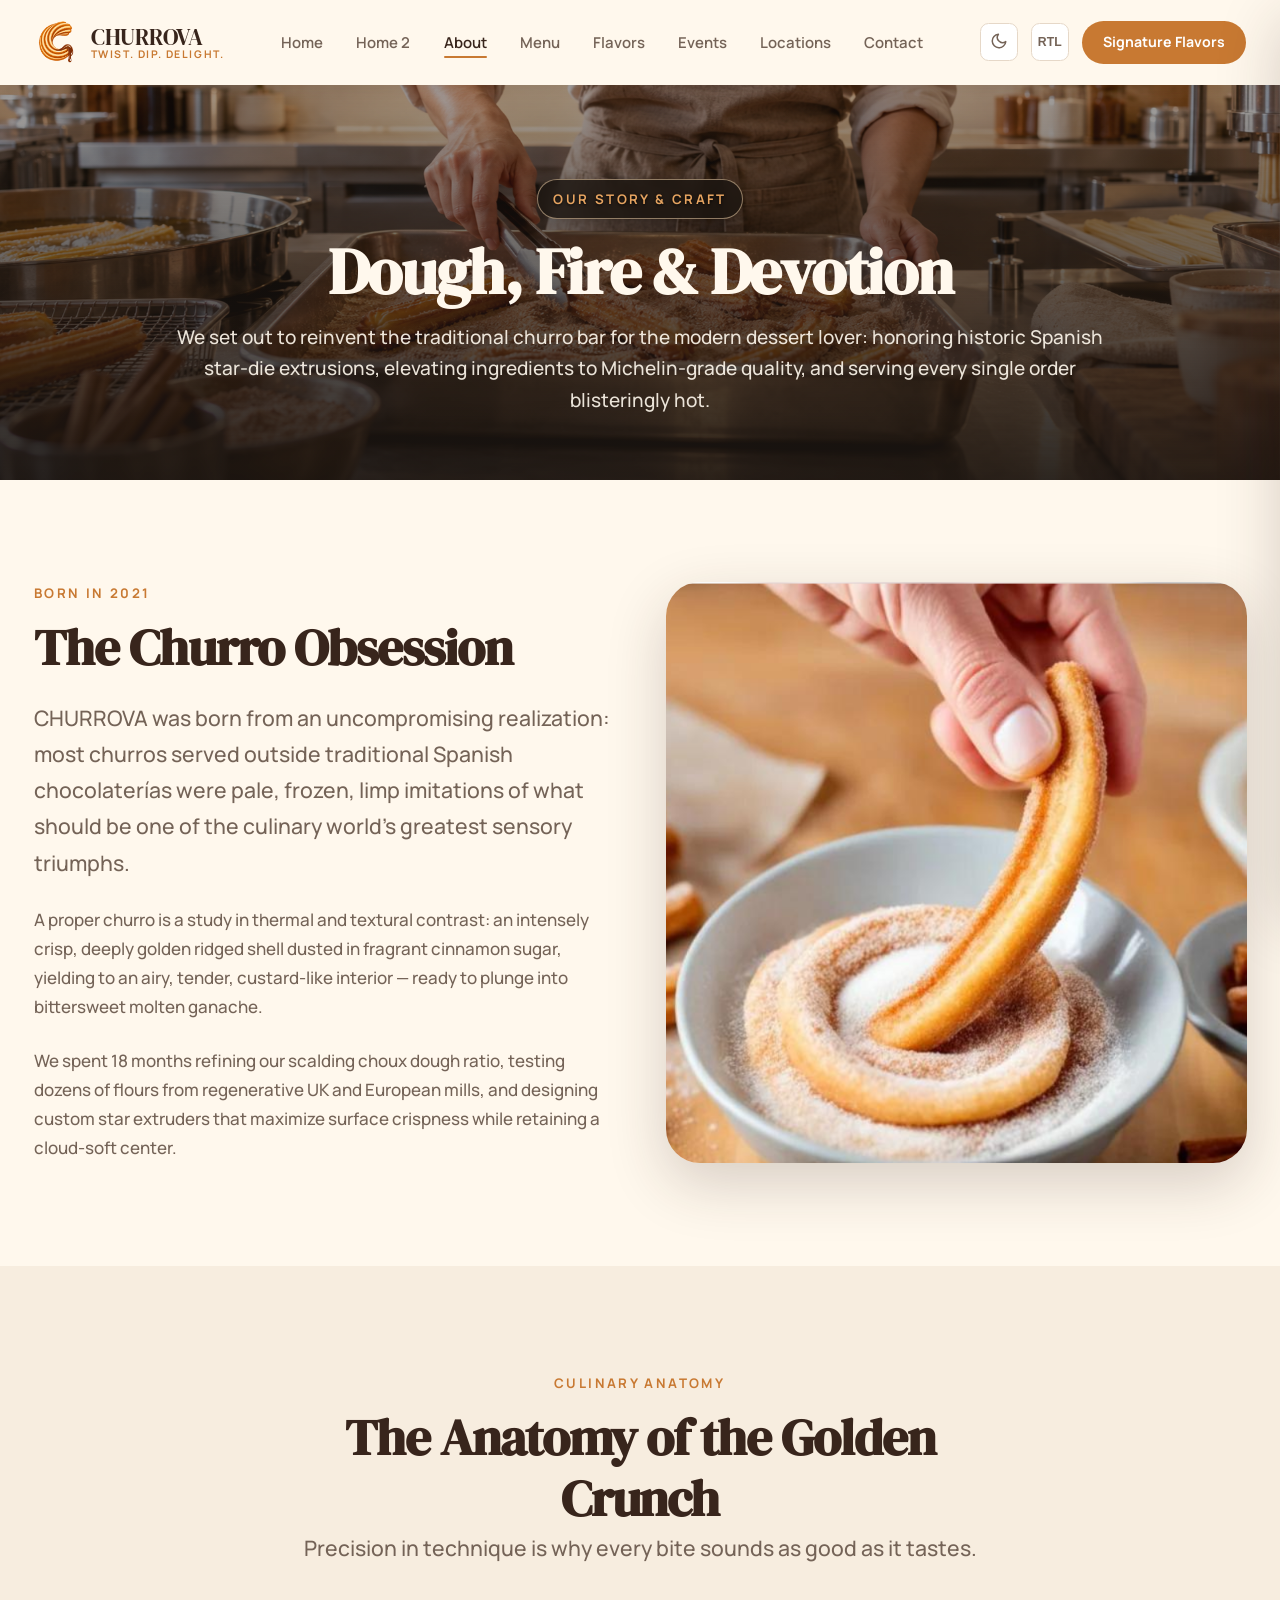
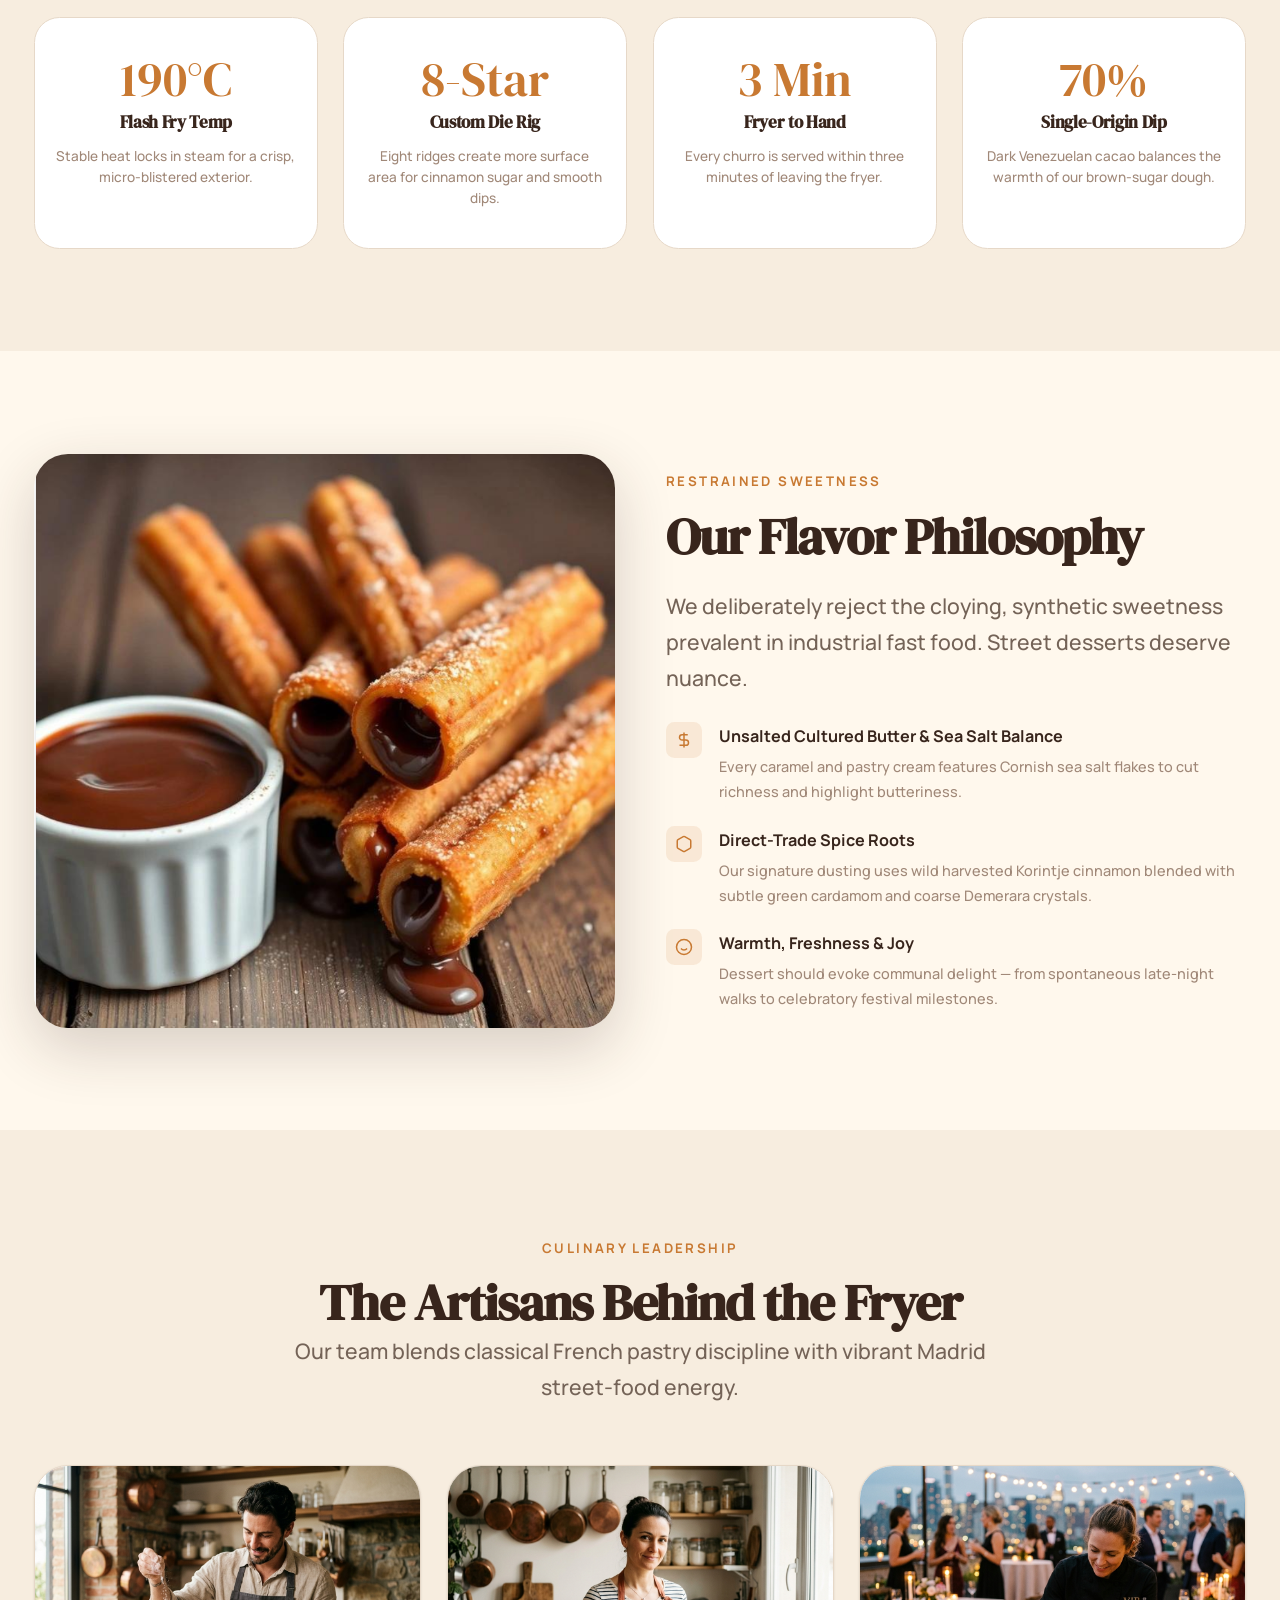
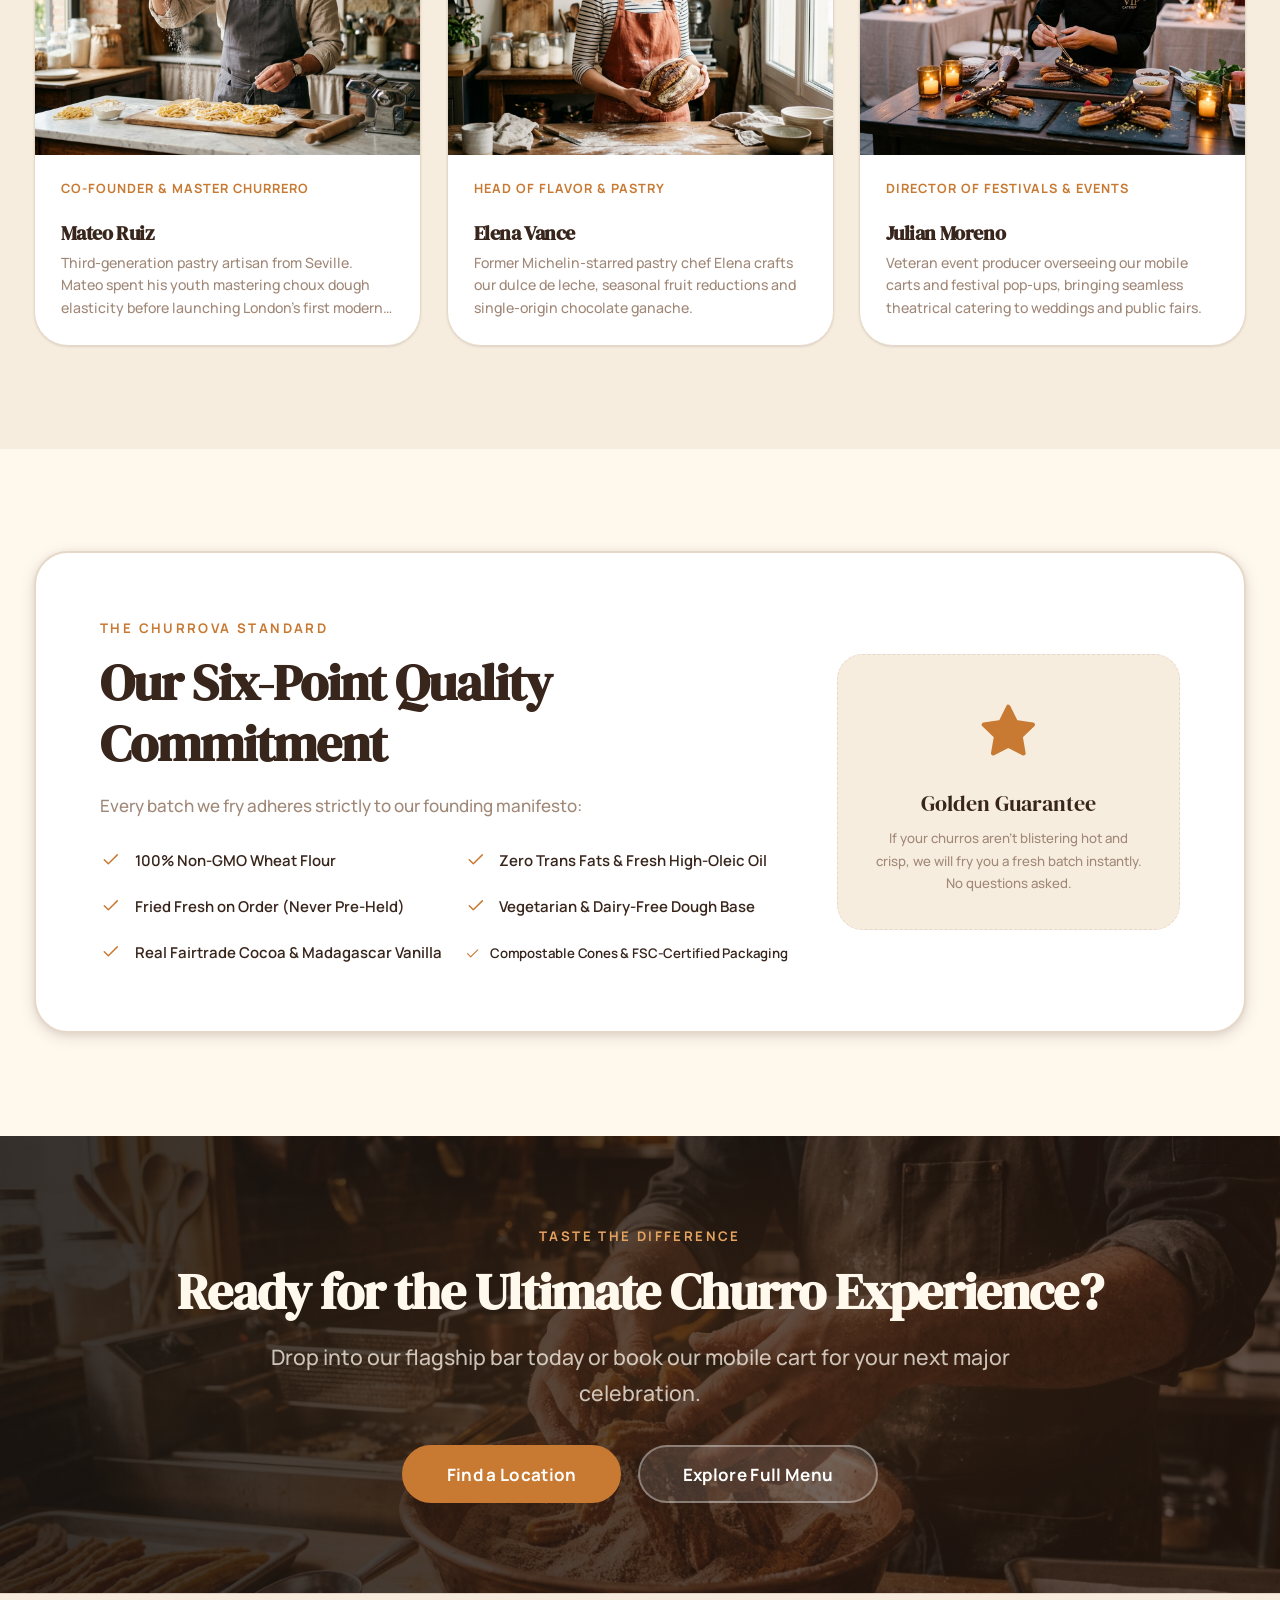
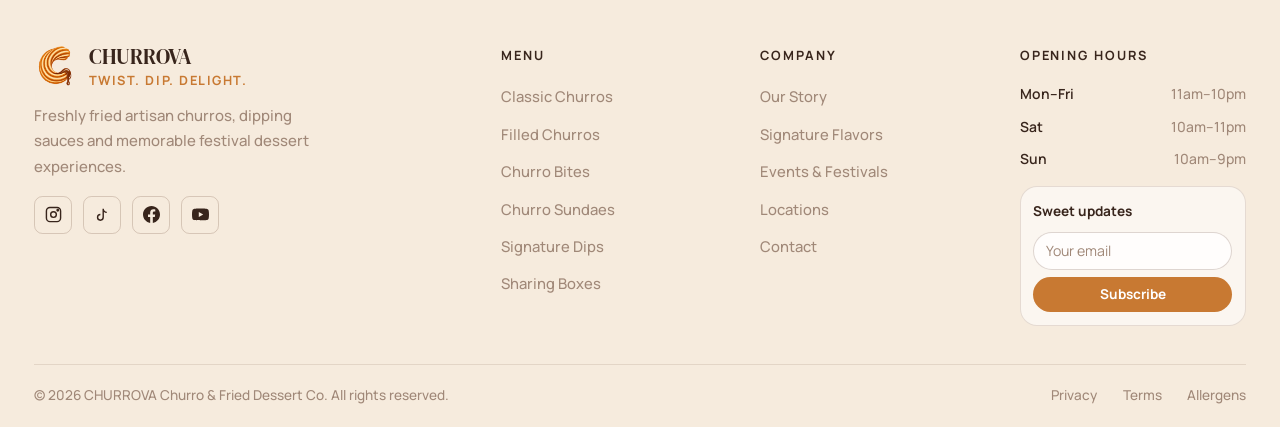
==== about.html @ 0b4f65a8 "initial committed" ====
<!DOCTYPE html>
<html lang="en" data-theme="light" dir="ltr">
<head>
  <meta charset="UTF-8">
  <meta name="viewport" content="width=device-width, initial-scale=1.0">
  <meta name="description" content="About CHURROVA — Our story, artisan churro craftsmanship, flavor philosophy, and obsession with freshly fried golden perfection.">
  <title>Our Story &amp; Craft – CHURROVA Churro &amp; Fried Dessert Co.</title>
  <link rel="icon" type="image/svg+xml" href="data:image/svg+xml,<svg xmlns='http://www.w3.org/2000/svg' viewBox='0 0 100 100'><text y='.9em' font-size='90'>🌀</text></svg>">
  <link rel="preconnect" href="https://fonts.googleapis.com">
  <link rel="preconnect" href="https://fonts.gstatic.com" crossorigin>
  <link rel="stylesheet" href="css/main.css">
  <link rel="stylesheet" href="css/header.css">
  <link rel="stylesheet" href="css/buttons.css">
  <link rel="stylesheet" href="css/editorial.css">
  <link rel="stylesheet" href="css/footer.css">
  <link rel="stylesheet" href="css/desktop.css">
  <link rel="stylesheet" href="css/tablet.css">
  <link rel="stylesheet" href="css/mobile.css">
  <link rel="stylesheet" href="css/rtl.css">
</head>
<body>

<!-- HEADER -->
<header class="site-header" role="banner">
  <div class="container header-inner">
    <a href="index.html" class="site-logo">
      <div class="logo-icon">
        <svg viewBox="0 0 32 32"><path d="M16 4C9.37 4 4 9.37 4 16s5.37 12 12 12 12-5.37 12-12S22.63 4 16 4zm0 2c5.52 0 10 4.48 10 10S21.52 26 16 26 6 21.52 6 16 10.48 6 16 6zm-1 3v2.28A5.01 5.01 0 0 0 11 16a5 5 0 0 0 5 5 5 5 0 0 0 5-5 5.01 5.01 0 0 0-4-4.9V9h-2zm1 4a3 3 0 0 1 3 3 3 3 0 0 1-3 3 3 3 0 0 1-3-3 3 3 0 0 1 3-3z"/></svg>
      </div>
      <div class="logo-text">
        <span class="brand-name">CHURROVA</span>
            <span class="brand-sub">Twist. Dip. Delight.</span>
      </div>
    </a>
    <nav class="main-nav" aria-label="Main navigation">
      <ul class="nav-list">
        <li><a href="index.html">Home</a></li>
        <li><a href="home2.html">Home 2</a></li>
        <li><a href="about.html" class="active">About</a></li>
        <li><a href="menu.html">Menu</a></li>
        <li><a href="flavors.html">Flavors</a></li>
        <li><a href="events.html">Events</a></li>
        <li><a href="locations.html">Locations</a></li>
        <li><a href="contact.html">Contact</a></li>
      </ul>
    </nav>
    <div class="header-actions">
      <button class="icon-btn" data-action="toggle-theme" aria-label="Toggle dark/light mode">
        <span data-theme-icon><svg viewBox="0 0 24 24" fill="none" stroke="currentColor" stroke-width="2" stroke-linecap="round" stroke-linejoin="round"><path d="M21 12.79A9 9 0 1 1 11.21 3 7 7 0 0 0 21 12.79z"/></svg></span>
      </button>
      <button class="icon-btn" data-action="toggle-rtl" aria-label="Toggle RTL">
        <span data-rtl-label style="font-size:0.72rem;font-weight:700;">RTL</span>
      </button>
        <a href="signature-flavors.html" class="btn-header-cta">Signature Flavors</a>
      <button class="mobile-toggle" aria-label="Open menu">
        <span></span><span></span><span></span>
      </button>
    </div>
  </div>
</header>

<div class="drawer-overlay" aria-hidden="true"></div>
<nav class="mobile-drawer" id="mobile-drawer" aria-label="Mobile navigation">
  <div class="drawer-header">
    <span class="brand-name" style="font-family:var(--font-display);font-size:1.2rem;color:var(--text-heading);">CHURROVA</span>
    <button class="drawer-close" aria-label="Close menu">&times;</button>
  </div>
  <div class="drawer-nav">
    <a href="index.html">Home</a>
    <a href="home2.html">Home 2</a>
    <a href="about.html" class="active">About</a>
    <a href="menu.html">Menu</a>
    <a href="flavors.html">Flavors</a>
    <a href="events.html">Events</a>
    <a href="locations.html">Locations</a>
    <a href="contact.html">Contact</a>
  </div>
  <div class="drawer-controls">
    <button class="icon-btn" data-action="toggle-theme" style="flex:1;border-radius:var(--radius-sm);font-size:0.8rem;font-weight:600;"><span data-theme-icon style="display:flex;align-items:center;gap:0.4rem;"><svg width="16" height="16" viewBox="0 0 24 24" fill="none" stroke="currentColor" stroke-width="2"><path d="M21 12.79A9 9 0 1 1 11.21 3 7 7 0 0 0 21 12.79z"/></svg>Dark</span></button>
    <button class="icon-btn" data-action="toggle-rtl" style="flex:1;border-radius:var(--radius-sm);font-size:0.8rem;font-weight:700;"><span data-rtl-label>RTL</span></button>
  </div>
  <div class="drawer-cta">
    <a href="menu.html" class="btn btn-primary" style="width:100%;justify-content:center;">View Menu</a>
  </div>
</nav>

<!-- PAGE HERO -->
<section class="page-hero" aria-label="About page hero">
  <div class="page-hero-bg">
    <img src="assets/images/cta/about.png" alt="Artisan churro preparation at CHURROVA dessert bar" loading="eager">
  </div>
  <div class="page-hero-overlay"></div>
  <div class="container page-hero-content">
    <span class="section-label" style="color:#E6A461;">Our Story &amp; Craft</span>
    <h1 class="page-hero-title">Dough, Fire &amp; Devotion</h1>
    <p class="page-hero-lead">We set out to reinvent the traditional churro bar for the modern dessert lover: honoring historic Spanish star-die extrusions, elevating ingredients to Michelin-grade quality, and serving every single order blisteringly hot.</p>
  </div>
</section>

<!-- SECTION 01: OUR STORY -->
<section class="section-py" aria-labelledby="story-title">
  <div class="container">
    <div class="row align-items-center g-5">
      <div class="col-lg-6 reveal">
        <span class="section-label">Born in 2021</span>
        <h2 id="story-title" style="margin-bottom:1.25rem;">The Churro Obsession</h2>
        <p class="lead" style="margin-bottom:1.5rem;">CHURROVA was born from an uncompromising realization: most churros served outside traditional Spanish chocolaterías were pale, frozen, limp imitations of what should be one of the culinary world's greatest sensory triumphs.</p>
        <p style="margin-bottom:1.5rem;color:var(--text-body);">A proper churro is a study in thermal and textural contrast: an intensely crisp, deeply golden ridged shell dusted in fragrant cinnamon sugar, yielding to an airy, tender, custard-like interior — ready to plunge into bittersweet molten ganache.</p>
        <p style="color:var(--text-body);">We spent 18 months refining our scalding choux dough ratio, testing dozens of flours from regenerative UK and European mills, and designing custom star extruders that maximize surface crispness while retaining a cloud-soft center.</p>
      </div>

      <div class="col-lg-6 reveal delay-1">
        <div style="border-radius:var(--radius-xl);overflow:hidden;box-shadow:var(--shadow-xl);aspect-ratio:4/3;">
          <img src="assets/images/pages/page-sugar-craft.png" alt="CHURROVA artisan tossing freshly fried churros in cinnamon sugar blend" style="width:100%;height:100%;object-fit:cover;" loading="lazy">
        </div>
      </div>
    </div>
  </div>
</section>

<!-- SECTION 02: THE GOLDEN CRUNCH (INFOGRAPHIC STATS) -->
<section class="section-py" style="background:var(--bg2);" aria-labelledby="craft-stats-title">
  <div class="container">
    <div class="text-center" style="max-width:700px;margin:0 auto 3rem;">
      <span class="section-label">Culinary Anatomy</span>
      <h2 id="craft-stats-title" class="reveal">The Anatomy of the Golden Crunch</h2>
      <p class="lead reveal delay-1" style="margin:0 auto;">Precision in technique is why every bite sounds as good as it tastes.</p>
    </div>

    <div class="row g-4 text-center anatomy-grid">
      <div class="col-md-3 col-6">
        <div class="anatomy-card" style="background:var(--card-bg);border:1.5px solid var(--border-color);border-radius:var(--radius-lg);padding:2.25rem 1.25rem;height:100%;">
          <div style="font-family:var(--font-display);font-size:2.8rem;color:var(--accent);line-height:1;margin-bottom:0.5rem;">190°C</div>
          <h3 style="font-size:1rem;color:var(--text-heading);margin-bottom:0.5rem;">Flash Fry Temp</h3>
          <p style="font-size:0.8rem;color:var(--text-muted);margin:0;">Stable heat locks in steam for a crisp, micro-blistered exterior.</p>
        </div>
      </div>

      <div class="col-md-3 col-6">
        <div class="anatomy-card" style="background:var(--card-bg);border:1.5px solid var(--border-color);border-radius:var(--radius-lg);padding:2.25rem 1.25rem;height:100%;">
          <div style="font-family:var(--font-display);font-size:2.8rem;color:var(--accent);line-height:1;margin-bottom:0.5rem;">8-Star</div>
          <h3 style="font-size:1rem;color:var(--text-heading);margin-bottom:0.5rem;">Custom Die Rig</h3>
          <p style="font-size:0.8rem;color:var(--text-muted);margin:0;">Eight ridges create more surface area for cinnamon sugar and smooth dips.</p>
        </div>
      </div>

      <div class="col-md-3 col-6">
        <div class="anatomy-card" style="background:var(--card-bg);border:1.5px solid var(--border-color);border-radius:var(--radius-lg);padding:2.25rem 1.25rem;height:100%;">
          <div style="font-family:var(--font-display);font-size:2.8rem;color:var(--accent);line-height:1;margin-bottom:0.5rem;">3 Min</div>
          <h3 style="font-size:1rem;color:var(--text-heading);margin-bottom:0.5rem;">Fryer to Hand</h3>
          <p style="font-size:0.8rem;color:var(--text-muted);margin:0;">Every churro is served within three minutes of leaving the fryer.</p>
        </div>
      </div>

      <div class="col-md-3 col-6">
        <div class="anatomy-card" style="background:var(--card-bg);border:1.5px solid var(--border-color);border-radius:var(--radius-lg);padding:2.25rem 1.25rem;height:100%;">
          <div style="font-family:var(--font-display);font-size:2.8rem;color:var(--accent);line-height:1;margin-bottom:0.5rem;">70%</div>
          <h3 style="font-size:1rem;color:var(--text-heading);margin-bottom:0.5rem;">Single-Origin Dip</h3>
          <p style="font-size:0.8rem;color:var(--text-muted);margin:0;">Dark Venezuelan cacao balances the warmth of our brown-sugar dough.</p>
        </div>
      </div>
    </div>
  </div>
</section>

<!-- SECTION 03: FLAVOR PHILOSOPHY -->
<section class="section-py" aria-labelledby="philosophy-title">
  <div class="container">
    <div class="row align-items-center g-5">
      <div class="col-lg-6 order-lg-2 reveal">
        <span class="section-label">Restrained Sweetness</span>
        <h2 id="philosophy-title" style="margin-bottom:1.25rem;">Our Flavor Philosophy</h2>
        <p class="lead" style="margin-bottom:1.5rem;">We deliberately reject the cloying, synthetic sweetness prevalent in industrial fast food. Street desserts deserve nuance.</p>
        
        <div style="display:flex;flex-direction:column;gap:1.25rem;">
          <div style="display:flex;gap:1rem;align-items:flex-start;">
            <div style="width:36px;height:36px;background:rgba(200,121,50,.12);border-radius:var(--radius-sm);display:flex;align-items:center;justify-content:center;color:var(--accent);flex-shrink:0;">
              <svg width="18" height="18" viewBox="0 0 24 24" fill="none" stroke="currentColor" stroke-width="2"><path d="M12 2v20M17 5H9.5a3.5 3.5 0 0 0 0 7h5a3.5 3.5 0 0 1 0 7H6"/></svg>
            </div>
            <div>
              <strong style="color:var(--text-heading);font-size:0.95rem;">Unsalted Cultured Butter &amp; Sea Salt Balance</strong>
              <p style="font-size:0.85rem;color:var(--text-muted);margin-top:0.25rem;">Every caramel and pastry cream features Cornish sea salt flakes to cut richness and highlight butteriness.</p>
            </div>
          </div>

          <div style="display:flex;gap:1rem;align-items:flex-start;">
            <div style="width:36px;height:36px;background:rgba(200,121,50,.12);border-radius:var(--radius-sm);display:flex;align-items:center;justify-content:center;color:var(--accent);flex-shrink:0;">
              <svg width="18" height="18" viewBox="0 0 24 24" fill="none" stroke="currentColor" stroke-width="2"><path d="M21 16V8a2 2 0 0 0-1-1.73l-7-4a2 2 0 0 0-2 0l-7 4A2 2 0 0 0 3 8v8a2 2 0 0 0 1 1.73l7 4a2 2 0 0 0 2 0l7-4A2 2 0 0 0 21 16z"/></svg>
            </div>
            <div>
              <strong style="color:var(--text-heading);font-size:0.95rem;">Direct-Trade Spice Roots</strong>
              <p style="font-size:0.85rem;color:var(--text-muted);margin-top:0.25rem;">Our signature dusting uses wild harvested Korintje cinnamon blended with subtle green cardamom and coarse Demerara crystals.</p>
            </div>
          </div>

          <div style="display:flex;gap:1rem;align-items:flex-start;">
            <div style="width:36px;height:36px;background:rgba(200,121,50,.12);border-radius:var(--radius-sm);display:flex;align-items:center;justify-content:center;color:var(--accent);flex-shrink:0;">
              <svg width="18" height="18" viewBox="0 0 24 24" fill="none" stroke="currentColor" stroke-width="2"><circle cx="12" cy="12" r="10"/><path d="M8 14s1.5 2 4 2 4-2 4-2"/></svg>
            </div>
            <div>
              <strong style="color:var(--text-heading);font-size:0.95rem;">Warmth, Freshness &amp; Joy</strong>
              <p style="font-size:0.85rem;color:var(--text-muted);margin-top:0.25rem;">Dessert should evoke communal delight — from spontaneous late-night walks to celebratory festival milestones.</p>
            </div>
          </div>
        </div>
      </div>

      <div class="col-lg-6 order-lg-1 reveal delay-1">
        <div style="border-radius:var(--radius-xl);overflow:hidden;box-shadow:var(--shadow-xl);aspect-ratio:4/3;">
          <img src="assets/images/pages/page-chocolate-filled.png" alt="CHURROVA chocolate filled churros oozing rich molten ganache" style="width:100%;height:100%;object-fit:cover;" loading="lazy">
        </div>
      </div>
    </div>
  </div>
</section>

<!-- SECTION 04: MEET THE ARTISANS -->
<section class="section-py" style="background:var(--bg2);" aria-labelledby="team-title">
  <div class="container">
    <div class="text-center" style="max-width:700px;margin:0 auto 3.5rem;">
      <span class="section-label">Culinary Leadership</span>
      <h2 id="team-title" class="reveal">The Artisans Behind the Fryer</h2>
      <p class="lead reveal delay-1" style="margin:0 auto;">Our team blends classical French pastry discipline with vibrant Madrid street-food energy.</p>
    </div>

    <div class="row g-4 team-grid">
      <div class="col-md-4">
        <div style="background:var(--card-bg);border:1px solid var(--border-color);border-radius:var(--radius-xl);overflow:hidden;height:100%;transition:transform var(--transition);box-shadow:var(--shadow-sm);" onmouseover="this.style.transform='translateY(-6px)'" onmouseout="this.style.transform='translateY(0)'">
          <div style="aspect-ratio:4/3;background:linear-gradient(135deg, #C87932, #9E5724);position:relative;overflow:hidden;">
            <img src="assets/images/pages/chef-marco.jpg" alt="Mateo Ruiz - Co-Founder &amp; Master Churrero" style="width:100%;height:100%;object-fit:cover;">
          </div>
          <div style="padding:1.5rem;">
            <span style="font-size:0.75rem;font-weight:700;color:var(--accent);text-transform:uppercase;letter-spacing:0.08em;">Co-Founder &amp; Master Churrero</span>
            <h3 style="font-size:1.2rem;margin:0.25rem 0 0.5rem;color:var(--text-heading);">Mateo Ruiz</h3>
            <p class="team-description" style="font-size:0.83rem;color:var(--text-muted);line-height:1.6;margin:0;">Third-generation pastry artisan from Seville. Mateo spent his youth mastering choux dough elasticity before launching London's first modern churro bar.</p>
          </div>
        </div>
      </div>

      <div class="col-md-4">
        <div style="background:var(--card-bg);border:1px solid var(--border-color);border-radius:var(--radius-xl);overflow:hidden;height:100%;transition:transform var(--transition);box-shadow:var(--shadow-sm);" onmouseover="this.style.transform='translateY(-6px)'" onmouseout="this.style.transform='translateY(0)'">
          <div style="aspect-ratio:4/3;background:linear-gradient(135deg, #38251C, #C87932);position:relative;overflow:hidden;">
            <img src="assets/images/pages/chef-camille.jpg" alt="Elena Vance - Head of Flavor &amp; Pastry" style="width:100%;height:100%;object-fit:cover;">
          </div>
          <div style="padding:1.5rem;">
            <span style="font-size:0.75rem;font-weight:700;color:var(--accent);text-transform:uppercase;letter-spacing:0.08em;">Head of Flavor &amp; Pastry</span>
            <h3 style="font-size:1.2rem;margin:0.25rem 0 0.5rem;color:var(--text-heading);">Elena Vance</h3>
            <p class="team-description" style="font-size:0.83rem;color:var(--text-muted);line-height:1.6;margin:0;">Former Michelin-starred pastry chef Elena crafts our dulce de leche, seasonal fruit reductions and single-origin chocolate ganache.</p>
          </div>
        </div>
      </div>

      <div class="col-md-4">
        <div style="background:var(--card-bg);border:1px solid var(--border-color);border-radius:var(--radius-xl);overflow:hidden;height:100%;transition:transform var(--transition);box-shadow:var(--shadow-sm);" onmouseover="this.style.transform='translateY(-6px)'" onmouseout="this.style.transform='translateY(0)'">
          <div style="aspect-ratio:4/3;background:linear-gradient(135deg, #9E5724, #38251C);position:relative;overflow:hidden;">
            <img src="assets/images/events/private-vip.jpg" alt="Julian Moreno - Director of Experiences" style="width:100%;height:100%;object-fit:cover;">
          </div>
          <div style="padding:1.5rem;">
            <span style="font-size:0.75rem;font-weight:700;color:var(--accent);text-transform:uppercase;letter-spacing:0.08em;">Director of Festivals &amp; Events</span>
            <h3 style="font-size:1.2rem;margin:0.25rem 0 0.5rem;color:var(--text-heading);">Julian Moreno</h3>
            <p class="team-description" style="font-size:0.83rem;color:var(--text-muted);line-height:1.6;margin:0;">Veteran event producer overseeing our mobile carts and festival pop-ups, bringing seamless theatrical catering to weddings and public fairs.</p>
          </div>
        </div>
      </div>
    </div>
  </div>
</section>

<!-- SECTION 05: OUR QUALITY PROMISE -->
<section class="section-py" aria-labelledby="promise-title">
  <div class="container">
    <div style="background:var(--card-bg);border:2px solid var(--border-color);border-radius:var(--radius-xl);padding:clamp(2rem, 5vw, 4rem);box-shadow:var(--shadow-md);">
      <div class="row align-items-center g-4">
        <div class="col-lg-8">
          <span class="section-label">The CHURROVA Standard</span>
          <h2 id="promise-title" style="margin-bottom:1rem;">Our Six-Point Quality Commitment</h2>
          <p style="color:var(--text-muted);margin-bottom:1.5rem;">Every batch we fry adheres strictly to our founding manifesto:</p>
          <div class="row g-3 quality-grid">
            <div class="col-sm-6">
              <div style="display:flex;gap:0.75rem;align-items:center;">
                <span style="color:#27AE60;font-weight:bold;">✓</span>
                <span style="font-size:0.88rem;color:var(--text-heading);font-weight:600;">100% Non-GMO Wheat Flour</span>
              </div>
            </div>
            <div class="col-sm-6">
              <div style="display:flex;gap:0.75rem;align-items:center;">
                <span style="color:#27AE60;font-weight:bold;">✓</span>
                <span style="font-size:0.88rem;color:var(--text-heading);font-weight:600;">Zero Trans Fats &amp; Fresh High-Oleic Oil</span>
              </div>
            </div>
            <div class="col-sm-6">
              <div style="display:flex;gap:0.75rem;align-items:center;">
                <span style="color:#27AE60;font-weight:bold;">✓</span>
                <span style="font-size:0.88rem;color:var(--text-heading);font-weight:600;">Fried Fresh on Order (Never Pre-Held)</span>
              </div>
            </div>
            <div class="col-sm-6">
              <div style="display:flex;gap:0.75rem;align-items:center;">
                <span style="color:#27AE60;font-weight:bold;">✓</span>
                <span style="font-size:0.88rem;color:var(--text-heading);font-weight:600;">Vegetarian &amp; Dairy-Free Dough Base</span>
              </div>
            </div>
            <div class="col-sm-6">
              <div style="display:flex;gap:0.75rem;align-items:center;">
                <span style="color:#27AE60;font-weight:bold;">✓</span>
                <span style="font-size:0.88rem;color:var(--text-heading);font-weight:600;">Real Fairtrade Cocoa &amp; Madagascar Vanilla</span>
              </div>
            </div>
            <div class="col-sm-6">
              <div class="quality-item quality-item-long" style="display:flex;gap:0.75rem;align-items:center;">
                <span style="color:#27AE60;font-weight:bold;">✓</span>
                <span style="font-size:0.88rem;color:var(--text-heading);font-weight:600;">Compostable Cones &amp; FSC-Certified Packaging</span>
              </div>
            </div>
          </div>
        </div>
        <div class="col-lg-4 text-center">
          <div style="display:inline-flex;flex-direction:column;align-items:center;background:var(--bg2);border:1px dashed var(--border-color);border-radius:var(--radius-lg);padding:2rem;">
            <div style="font-size:3rem;margin-bottom:0.5rem;">🌟</div>
            <div style="font-family:var(--font-display);font-size:1.3rem;color:var(--text-heading);">Golden Guarantee</div>
            <p style="font-size:0.78rem;color:var(--text-muted);margin-top:0.3rem;">If your churros aren't blistering hot and crisp, we will fry you a fresh batch instantly. No questions asked.</p>
          </div>
        </div>
      </div>
    </div>
  </div>
</section>

<!-- SECTION 06: FINAL CTA -->
<section class="cta-gradient" style="--cta-image:url('../assets/images/hero/hero-about.jpg');" aria-labelledby="about-cta-title">
  <div class="container text-center">
    <span class="section-label" style="color:#E6A461;">Taste the Difference</span>
    <h2 id="about-cta-title" class="reveal" style="color:var(--cream);margin-bottom:1rem;">Ready for the Ultimate Churro Experience?</h2>
    <p class="lead reveal delay-1" style="margin:0 auto 2rem;color:rgba(255,248,237,.75);">Drop into our flagship bar today or book our mobile cart for your next major celebration.</p>
    <div class="btn-group reveal delay-2" style="justify-content:center;">
      <a href="locations.html" class="btn btn-primary btn-lg">Find a Location</a>
      <a href="menu.html" class="btn btn-ghost btn-lg">Explore Full Menu</a>
    </div>
  </div>
</section>

<!-- FOOTER -->
<footer class="site-footer" role="contentinfo">
  <div class="container">
    <div class="footer-grid">
      <div class="footer-brand">
        <a href="index.html" class="footer-logo">
          <div class="footer-logo-icon">
            <svg viewBox="0 0 32 32"><path d="M16 4C9.37 4 4 9.37 4 16s5.37 12 12 12 12-5.37 12-12S22.63 4 16 4zm0 2c5.52 0 10 4.48 10 10S21.52 26 16 26 6 21.52 6 16 10.48 6 16 6zm-1 3v2.28A5.01 5.01 0 0 0 11 16a5 5 0 0 0 5 5 5 5 0 0 0 5-5 5.01 5.01 0 0 0-4-4.9V9h-2zm1 4a3 3 0 0 1 3 3 3 3 0 0 1-3 3 3 3 0 0 1-3-3 3 3 0 0 1 3-3z"/></svg>
          </div>
          <div>
            <div class="footer-brand-name">CHURROVA</div>
            <span class="footer-tagline">Twist. Dip. Delight.</span>
          </div>
        </a>
        <p>Freshly fried artisan churros, dipping sauces and memorable festival dessert experiences.</p>
        <div class="footer-social">
          <a href="#" class="social-btn" aria-label="Instagram"><svg viewBox="0 0 24 24" fill="none" stroke="currentColor" stroke-width="2" stroke-linecap="round" stroke-linejoin="round"><rect x="2" y="2" width="20" height="20" rx="5" ry="5"/><path d="M16 11.37A4 4 0 1 1 12.63 8 4 4 0 0 1 16 11.37z"/><line x1="17.5" y1="6.5" x2="17.51" y2="6.5"/></svg></a>
          <a href="#" class="social-btn" aria-label="TikTok"><svg viewBox="0 0 24 24" fill="none" stroke="currentColor" stroke-width="2" stroke-linecap="round" stroke-linejoin="round"><path d="M9 12a4 4 0 1 0 4 4V4a5 5 0 0 0 5 5"/></svg></a>
        </div>
        <div class="newsletter-wrap">
          <div class="newsletter-title">Sweet updates in your inbox</div>
          <div class="newsletter-sub">New flavors, seasonal specials and events.</div>
          <form class="newsletter-form" novalidate><input type="email" placeholder="Your email" aria-label="Email"><button type="submit">Subscribe</button></form>
        </div>
      </div>
      <div>
        <div class="footer-col-title">Menu</div>
        <ul class="footer-links">
          <li><a href="menu.html">Classic Churros</a></li>
          <li><a href="menu.html">Filled Churros</a></li>
          <li><a href="menu.html">Churro Bites</a></li>
          <li><a href="menu.html">Churro Sundaes</a></li>
          <li><a href="menu.html">Signature Dips</a></li>
          <li><a href="menu.html">Sharing Boxes</a></li>
        </ul>
      </div>
      <div>
        <div class="footer-col-title">Company</div>
        <ul class="footer-links">
          <li><a href="about.html">Our Story</a></li>
          <li><a href="flavors.html">Signature Flavors</a></li>
          <li><a href="events.html">Events &amp; Festivals</a></li>
          <li><a href="locations.html">Locations</a></li>
          <li><a href="contact.html">Contact</a></li>
        </ul>
      </div>
      <div>
        <div class="footer-col-title">Opening Hours</div>
        <div class="hours-list">
          <div class="hours-item"><span class="day">Mon–Fri</span><span>11am–10pm</span></div>
          <div class="hours-item"><span class="day">Sat</span><span>10am–11pm</span></div>
          <div class="hours-item"><span class="day">Sun</span><span>10am–9pm</span></div>
        </div>
      </div>
    </div>
    <div class="footer-bottom">
      <p class="footer-copyright">&copy; 2026 CHURROVA Churro &amp; Fried Dessert Co. All rights reserved.</p>
      <nav class="footer-legal"><a href="#">Privacy</a><a href="#">Terms</a><a href="#">Allergens</a></nav>
    </div>
  </div>
</footer>

<script src="js/main.js"></script>
</body>
</html>
---- css/main.css ----
/* ============================================================
   CHURROVA — Main CSS Design System
   Twist. Dip. Delight.
   ============================================================ */

@import url('https://fonts.googleapis.com/css2?family=DM+Serif+Display:ital@0;1&family=Manrope:wght@300;400;500;600;700;800&display=swap');

/* ── Design Tokens ────────────────────────────────────────── */
:root {
  --caramel:      #C87932;
  --caramel-dark: #9E5724;
  --cream:        #FFF8ED;
  --cocoa:        #38251C;
  --sand:         #F0E0CC;
  --white:        #FFFFFF;
  --body-text:    #746357;
  --border:       #E6D8C8;
  --surface:      #F7EDDF;

  --dk-bg:        #1B1511;
  --dk-bg2:       #261D17;
  --dk-card:      #30241D;
  --dk-border:    #4A382B;
  --dk-heading:   #FFF8ED;
  --dk-body:      #D6C6B7;
  --dk-accent:    #E6A461;

  --bg:           var(--cream);
  --bg2:          var(--surface);
  --card-bg:      var(--white);
  --text-heading: var(--cocoa);
  --text-body:    var(--body-text);
  --text-muted:   #A08878;
  --border-color: var(--border);
  --accent:       var(--caramel);
  --accent-hover: var(--caramel-dark);

  --font-display: 'DM Serif Display', Georgia, serif;
  --font-body:    'Manrope', system-ui, sans-serif;

  --section-py:   clamp(4rem, 8vw, 7rem);
  --container-px: clamp(1.25rem, 5vw, 2rem);

  --transition:      0.28s cubic-bezier(0.4, 0, 0.2, 1);
  --transition-fast: 0.18s ease;

  --shadow-sm:  0 1px 3px rgba(56,37,28,.08), 0 1px 2px rgba(56,37,28,.06);
  --shadow-md:  0 4px 16px rgba(56,37,28,.12), 0 2px 6px rgba(56,37,28,.08);
  --shadow-lg:  0 8px 32px rgba(56,37,28,.16), 0 4px 12px rgba(56,37,28,.1);
  --shadow-xl:  0 20px 60px rgba(56,37,28,.2);

  --radius-sm:   0.5rem;
  --radius-md:   1rem;
  --radius-lg:   1.5rem;
  --radius-xl:   2rem;
  --radius-pill: 999px;
}

[data-theme="dark"] {
  --bg:           var(--dk-bg);
  --bg2:          var(--dk-bg2);
  --card-bg:      var(--dk-card);
  --text-heading: var(--dk-heading);
  --text-body:    var(--dk-body);
  --text-muted:   #9A8070;
  --border-color: var(--dk-border);
  --accent:       var(--dk-accent);
  --accent-hover: #C87932;
  --shadow-sm:  0 1px 3px rgba(0,0,0,.3);
  --shadow-md:  0 4px 16px rgba(0,0,0,.4);
  --shadow-lg:  0 8px 32px rgba(0,0,0,.5);
}

*,*::before,*::after { box-sizing: border-box; margin: 0; padding: 0; }

html {
  scroll-behavior: smooth;
  -webkit-text-size-adjust: 100%;
  overflow-x: hidden;
  font-size: 106.25%;
}

@media (prefers-reduced-motion: reduce) {
  html { scroll-behavior: auto; }
  *,*::before,*::after { animation-duration: 0.01ms !important; transition-duration: 0.01ms !important; }
}

body {
  font-family: var(--font-body);
  font-size: 1rem;
  font-weight: 500;
  line-height: 1.7;
  color: var(--text-body);
  background-color: var(--bg);
  transition: background-color var(--transition), color var(--transition);
  overflow-x: hidden;
}

img { max-width: 100%; height: auto; display: block; }
a { color: inherit; text-decoration: none; }
ul { list-style: none; }

h1,h2,h3,h4,h5,h6 {
  font-family: var(--font-display);
  color: var(--text-heading);
  line-height: 1.2;
  letter-spacing: -0.02em;
}
h1 { font-size: clamp(2.4rem, 6vw, 5rem); }
h2 { font-size: clamp(1.8rem, 4vw, 3.2rem); }
h3 { font-size: clamp(1.35rem, 3vw, 2rem); }
h4 { font-size: clamp(1.1rem, 2vw, 1.35rem); }

p { max-width: 65ch; color: var(--text-body); font-weight: 500; }

.lead {
  font-size: clamp(1.05rem, 2vw, 1.25rem);
  color: var(--text-body);
  max-width: 60ch;
}

.container {
  width: 100%;
  max-width: 1320px;
  margin: 0 auto;
  padding: 0 var(--container-px);
}

/* Lightweight responsive grid utilities used by legacy page sections. */
.row {
  display: grid;
  grid-template-columns: repeat(12, minmax(0, 1fr));
  gap: 1.5rem;
}
.row.g-3 { gap: 1rem; }
.row.g-4 { gap: 1.5rem; }
.row.g-5 { gap: 3rem; }
.col-6 { grid-column: span 6; }
.text-center { text-align: center; }

@media (min-width: 576px) {
  .col-sm-6 { grid-column: span 6; }
}

@media (min-width: 768px) {
  .col-md-3 { grid-column: span 3; }
  .col-md-4 { grid-column: span 4; }
}

/* Large desktop columns must remain full-width until their 1024px breakpoint. */
@media (min-width: 768px) and (max-width: 1023px) {
  .row > [class*="col-lg-"] {
    grid-column: 1 / -1;
    min-width: 0;
  }
}

@media (min-width: 1024px) {
  .col-lg-4 { grid-column: span 4; }
  .col-lg-5 { grid-column: span 5; }
  .col-lg-6 { grid-column: span 6; }
  .col-lg-7 { grid-column: span 7; }
  .col-lg-8 { grid-column: span 8; }
  .order-lg-1 { order: 1; }
  .order-lg-2 { order: 2; }

  .row.align-items-center { align-items: stretch; }
  .row.align-items-center > [class*="col-"] {
    display: flex;
    flex-direction: column;
    justify-content: center;
  }
  .row.align-items-center > [class*="col-"] > div:has(> img:only-child) {
    height: 100%;
    min-height: 420px;
    aspect-ratio: auto !important;
  }
}

@media (max-width: 767px) {
  .row { grid-template-columns: minmax(0, 1fr); }
  .row > [class*="col-"] { grid-column: 1 / -1; }
}

.section-py {
  padding-top: var(--section-py);
  padding-bottom: var(--section-py);
}

.section-label {
  font-family: var(--font-body);
  font-size: 0.78rem;
  font-weight: 700;
  letter-spacing: 0.18em;
  text-transform: uppercase;
  color: var(--accent);
  margin-bottom: 0.75rem;
  display: block;
}

.ui-icon-wrap {
  display: inline-flex;
  align-items: center;
  justify-content: center;
  width: 1.15em;
  height: 1.15em;
  margin-inline: 0.08em;
  color: var(--accent);
  vertical-align: -0.18em;
}

.ui-icon {
  display: block;
  width: 100%;
  height: 100%;
}

.section-title { margin-bottom: 1rem; }
.section-intro { max-width: 52ch; margin-bottom: 3rem; }

.text-center { text-align: center; }
.text-center .section-intro,
.text-center p { margin-left: auto; margin-right: auto; }

/* ═══════════════════════════════════════════════════════════ */
/* ANIMATION ENGINE: BANNERS, SECTIONS & MICRO-INTERACTIONS    */
/* ═══════════════════════════════════════════════════════════ */

/* ── Keyframes ───────────────────────────────────────────── */
@keyframes heroFadeUp {
  0% {
    opacity: 0;
    transform: translateY(28px);
  }
  100% {
    opacity: 1;
    transform: translateY(0);
  }
}

@keyframes heroBadgeIn {
  0% {
    opacity: 0;
    transform: translateY(-14px) scale(0.95);
  }
  100% {
    opacity: 1;
    transform: translateY(0) scale(1);
  }
}

@keyframes heroTitleIn {
  0% {
    opacity: 0;
    transform: translateY(32px);
  }
  100% {
    opacity: 1;
    transform: translateY(0);
  }
}

@keyframes heroLeadIn {
  0% {
    opacity: 0;
    transform: translateY(22px);
  }
  100% {
    opacity: 1;
    transform: translateY(0);
  }
}

@keyframes heroBtnsIn {
  0% {
    opacity: 0;
    transform: translateY(18px);
  }
  100% {
    opacity: 1;
    transform: translateY(0);
  }
}

@keyframes heroKenBurns {
  0% {
    transform: scale(1.08);
  }
  100% {
    transform: scale(1);
  }
}

@keyframes heroSplitImgIn {
  0% {
    opacity: 0;
    transform: scale(0.93) translateY(24px);
  }
  100% {
    opacity: 1;
    transform: scale(1) translateY(0);
  }
}

@keyframes ambientGlow {
  0%, 100% {
    opacity: 0.4;
    transform: scale(1);
  }
  50% {
    opacity: 0.75;
    transform: scale(1.05);
  }
}

@keyframes floatSoft {
  0%, 100% { transform: translateY(0); }
  50% { transform: translateY(-5px); }
}

@keyframes pulsePill {
  0%, 100% { transform: scale(1); }
  50% { transform: scale(1.03); }
}

/* ── Banner Entrance Animations ──────────────────────────── */
.hero,
.page-hero,
.hero-split {
  position: relative;
  overflow: hidden;
}

.hero-bg img,
.page-hero-bg img {
  animation: heroKenBurns 4s cubic-bezier(0.16, 1, 0.3, 1) forwards;
  will-change: transform;
}

.hero-eyebrow,
.page-hero-content .section-label,
.hero-split-text .section-label {
  animation: heroBadgeIn 0.75s cubic-bezier(0.16, 1, 0.3, 1) 0.1s both;
}

.hero-title,
.page-hero-title,
.hero-split-title {
  animation: heroTitleIn 0.85s cubic-bezier(0.16, 1, 0.3, 1) 0.22s both;
}

.hero-lead,
.page-hero-lead,
.hero-split-text .lead {
  animation: heroLeadIn 0.85s cubic-bezier(0.16, 1, 0.3, 1) 0.34s both;
}

.hero-btns,
.page-hero-content .btn,
.page-hero-content div:has(.btn),
.hero-split-text .btn-group {
  animation: heroBtnsIn 0.85s cubic-bezier(0.16, 1, 0.3, 1) 0.48s both;
}

.stat-row,
.hero .stat-row {
  animation: heroBtnsIn 0.85s cubic-bezier(0.16, 1, 0.3, 1) 0.6s both;
}

.hero-split-image img {
  animation: heroSplitImgIn 1s cubic-bezier(0.16, 1, 0.3, 1) 0.25s both;
  will-change: transform;
}

/* ── CTA Banner Animations ───────────────────────────────── */
.cta-banner,
.cta-gradient,
.final-cta {
  position: relative;
  overflow: hidden;
  transition: transform 0.5s cubic-bezier(0.16, 1, 0.3, 1), box-shadow 0.5s ease;
}

.cta-banner:hover,
.cta-gradient:hover,
.final-cta:hover {
  transform: translateY(-3px);
  box-shadow: 0 16px 36px rgba(45, 30, 20, 0.16);
}

.cta-banner-content,
.cta-gradient .container,
.final-cta .container {
  position: relative;
  z-index: 2;
}

/* ── Scroll Reveal System ────────────────────────────────── */
.reveal,
.reveal-up {
  opacity: 0;
  transform: translateY(32px);
  transition: opacity 0.75s cubic-bezier(0.16, 1, 0.3, 1),
              transform 0.75s cubic-bezier(0.16, 1, 0.3, 1);
  will-change: opacity, transform;
}

.reveal.visible,
.reveal-up.visible {
  opacity: 1;
  transform: translateY(0);
}

.reveal-left {
  opacity: 0;
  transform: translateX(-40px);
  transition: opacity 0.75s cubic-bezier(0.16, 1, 0.3, 1),
              transform 0.75s cubic-bezier(0.16, 1, 0.3, 1);
  will-change: opacity, transform;
}
.reveal-left.visible {
  opacity: 1;
  transform: translateX(0);
}

.reveal-right {
  opacity: 0;
  transform: translateX(40px);
  transition: opacity 0.75s cubic-bezier(0.16, 1, 0.3, 1),
              transform 0.75s cubic-bezier(0.16, 1, 0.3, 1);
  will-change: opacity, transform;
}
.reveal-right.visible {
  opacity: 1;
  transform: translateX(0);
}

.reveal-scale {
  opacity: 0;
  transform: scale(0.92);
  transition: opacity 0.75s cubic-bezier(0.16, 1, 0.3, 1),
              transform 0.75s cubic-bezier(0.16, 1, 0.3, 1);
  will-change: opacity, transform;
}
.reveal-scale.visible {
  opacity: 1;
  transform: scale(1);
}

.reveal-pop {
  opacity: 0;
  transform: translateY(20px) scale(0.94);
  transition: opacity 0.7s cubic-bezier(0.34, 1.56, 0.64, 1),
              transform 0.7s cubic-bezier(0.34, 1.56, 0.64, 1);
  will-change: opacity, transform;
}
.reveal-pop.visible {
  opacity: 1;
  transform: translateY(0) scale(1);
}

/* Stagger Delays */
.delay-1 { transition-delay: 0.08s !important; }
.delay-2 { transition-delay: 0.16s !important; }
.delay-3 { transition-delay: 0.24s !important; }
.delay-4 { transition-delay: 0.32s !important; }
.delay-5 { transition-delay: 0.40s !important; }
.delay-6 { transition-delay: 0.48s !important; }
.delay-7 { transition-delay: 0.56s !important; }
.delay-8 { transition-delay: 0.64s !important; }

/* ── Section & Card Micro-Interactions ────────────────────── */
.section-label {
  display: inline-flex;
  align-items: center;
  gap: 0.35rem;
  transition: transform 0.3s ease;
}

.section-label:hover {
  transform: scale(1.03);
}

/* Smooth Interactive Cards Hover */
.menu-card,
.flavor-card,
.event-type-card,
.package-card,
.location-card,
.testimonial-card,
.value-card,
.team-card,
.prep-step,
.event-stat-card,
.mood-card,
.filled-card,
.booking-step {
  transition: transform 0.35s cubic-bezier(0.16, 1, 0.3, 1),
              box-shadow 0.35s ease,
              border-color 0.35s ease,
              opacity 0.75s cubic-bezier(0.16, 1, 0.3, 1);
}

.menu-card:hover,
.flavor-card:hover,
.package-card:hover,
.location-card:hover,
.testimonial-card:hover,
.value-card:hover,
.team-card:hover,
.event-stat-card:hover,
.mood-card:hover,
.filled-card:hover {
  transform: translateY(-5px);
  box-shadow: var(--shadow-lg);
}

/* Step Circle Pulse */
.step-circle {
  transition: transform 0.35s cubic-bezier(0.16, 1, 0.3, 1),
              background 0.35s ease,
              box-shadow 0.35s ease;
}
.booking-step:hover .step-circle {
  transform: scale(1.12);
  box-shadow: 0 4px 14px rgba(200, 121, 50, 0.35);
}

/* Reduced Motion Mode */
@media (prefers-reduced-motion: reduce) {
  *, ::before, ::after {
    animation-duration: 0.001ms !important;
    animation-iteration-count: 1 !important;
    transition-duration: 0.001ms !important;
  }
  .reveal,
  .reveal-up,
  .reveal-left,
  .reveal-right,
  .reveal-scale,
  .reveal-pop {
    opacity: 1 !important;
    transform: none !important;
    transition: none !important;
  }
}

/* Backgrounds */
.bg-cream   { background-color: var(--bg); }
.bg-surface { background-color: var(--bg2); }
.bg-card    { background-color: var(--card-bg); }
.bg-caramel { background-color: var(--caramel); }
.bg-cocoa   { background-color: var(--cocoa); }

/* Divider */
.divider {
  width: 3rem; height: 3px;
  background: var(--accent);
  border-radius: var(--radius-pill);
  display: inline-block;
  margin-bottom: 1.5rem;
}

/* Badge */
.badge-caramel {
  display: inline-flex; align-items: center; gap: 0.4rem;
  background: rgba(200,121,50,.12);
  color: var(--accent);
  border: 1px solid rgba(200,121,50,.25);
  font-size: 0.75rem; font-weight: 700;
  letter-spacing: 0.1em; text-transform: uppercase;
  min-height: 26px;
  padding: 0.3rem 0.85rem;
  border-radius: var(--radius-pill);
  line-height: 1;
  width: fit-content;
  max-width: 100%;
  align-self: flex-start;
}

.badge-new {
  display: inline-flex;
  align-items: center;
  background: var(--caramel); color: var(--white);
  font-size: 0.72rem; font-weight: 700;
  letter-spacing: 0.08em; text-transform: uppercase;
  min-height: 26px;
  padding: 0.3rem 0.85rem;
  border-radius: var(--radius-pill);
  line-height: 1;
  width: fit-content;
  max-width: 100%;
  align-self: flex-start;
}

.stars { color: var(--caramel); font-size: 0.85rem; }

.flavor-tag {
  display: inline-flex; align-items: center; gap: 0.5rem;
  background: rgba(255,248,237,.92);
  backdrop-filter: blur(8px);
  border: 1px solid var(--border);
  border-radius: var(--radius-pill);
  padding: 0.5rem 1.1rem;
  font-size: 0.82rem; font-weight: 600;
  color: var(--cocoa);
  box-shadow: var(--shadow-md);
}

[data-theme="dark"] .flavor-tag {
  background: rgba(30,20,14,.85);
  border-color: var(--dk-border);
  color: var(--dk-heading);
}

/* Fresh Strip */
#fresh-strip {
  background: var(--caramel);
  color: var(--white);
  font-size: 0.85rem; font-weight: 600;
  padding: 0.6rem 0;
  text-align: center;
  position: fixed;
  top: 0; left: 0; right: 0;
  z-index: 1001;
}
#fresh-strip .strip-inner {
  display: flex; align-items: center;
  justify-content: center;
  gap: 0.5rem;
  padding-left: 2.75rem;
  padding-right: 2.75rem;
}
#fresh-strip .strip-close {
  position: absolute; right: 1rem;
  top: 50%; transform: translateY(-50%);
  background: none; border: none;
  color: var(--white); cursor: pointer;
  font-size: 1.1rem; opacity: .75;
  transition: opacity var(--transition-fast);
}
#fresh-strip .strip-close:hover { opacity: 1; }

body:has(#fresh-strip) {
  padding-top: var(--fresh-strip-height, 0px);
}

::-webkit-scrollbar { width: 6px; height: 6px; }
::-webkit-scrollbar-track { background: var(--bg2); }
::-webkit-scrollbar-thumb { background: var(--border-color); border-radius: 3px; }
::-webkit-scrollbar-thumb:hover { background: var(--accent); }

:focus-visible { outline: 2px solid var(--accent); outline-offset: 3px; border-radius: 3px; }
::selection { background: rgba(200,121,50,.25); color: var(--text-heading); }


/* Keep incomplete card rows visually balanced at responsive widths. */
@media (max-width: 1024px) and (min-width: 601px) {
  .preparation-grid > :last-child:nth-child(odd),
  .testimonials-grid > :last-child:nth-child(odd),
  .packages-grid > :last-child:nth-child(odd),
  .location-grid > :last-child:nth-child(odd),
  .locations-preview-grid > :last-child:nth-child(odd),
  .sharing-tier > :last-child:nth-child(odd),
  .booking-steps > :last-child:nth-child(odd),
  .mood-grid > :last-child:nth-child(odd) {
    grid-column: 1 / -1;
    width: calc(50% - 0.75rem);
    max-width: none;
    box-sizing: border-box;
    justify-self: center;
  }
}

@media (max-width: 600px) {
  .preparation-grid > :last-child:nth-child(odd),
  .dip-grid > :last-child:nth-child(odd),
  .mood-grid > :last-child:nth-child(odd),
  .booking-steps > :last-child:nth-child(odd),
  .builder-grid > :last-child:nth-child(odd),
  .finder-options > :last-child:nth-child(odd) {
    grid-column: 1 / -1;
    width: min(100%, 18rem);
    justify-self: center;
  }
}
---- css/header.css ----
/* ============================================================
   CHURROVA — Header & Navigation
   ============================================================ */

/* ── Site Header ─────────────────────────────────────────── */
.site-header {
  position: fixed;
  top: var(--fresh-strip-height, 0px); left: 0; right: 0;
  z-index: 1000;
  transition: background var(--transition), box-shadow var(--transition), padding var(--transition);
  padding: 1.2rem 0;
  background: #FFF8ED;
  box-shadow: 0 2px 14px rgba(56, 37, 28, 0.12);
}

.site-header.scrolled {
  background: #FFF8ED;
  box-shadow: var(--shadow-md);
  padding: 0.7rem 0;
}

[data-theme="dark"] .site-header,
[data-theme="dark"] .site-header.scrolled {
  background: #1B1511;
}

.header-inner {
  display: grid;
  grid-template-columns: 1fr auto 1fr;
  align-items: center;
  gap: 1.5rem;
}

/* Logo */
.site-logo {
  display: flex;
  align-items: center;
  gap: 0.75rem;
  text-decoration: none;
  flex-shrink: 0;
}

.logo-icon {
  width: 44px; height: 44px;
  background: transparent;
  border-radius: 0;
  display: flex; align-items: center; justify-content: center;
  flex-shrink: 0;
  transition: transform var(--transition);
}

.site-logo:hover .logo-icon { transform: rotate(-5deg) scale(1.05); }

.logo-icon svg {
  width: 26px; height: 26px;
  fill: var(--white);
}

.theme-logo {
  width: 100%;
  height: 100%;
  object-fit: contain;
  display: block;
}

.theme-logo-dark { display: none; }
[data-theme="dark"] .theme-logo-light { display: none; }
[data-theme="dark"] .theme-logo-dark { display: block; }

.logo-text { line-height: 1; }
.logo-text .brand-name {
  font-family: var(--font-display);
  font-size: 1.35rem;
  color: var(--text-heading);
  display: block;
  letter-spacing: -0.01em;
}
.logo-text .brand-sub {
  font-family: var(--font-body);
  font-size: 0.62rem;
  font-weight: 700;
  letter-spacing: 0.15em;
  text-transform: uppercase;
  color: var(--caramel);
  display: block;
}

/* Nav */
.main-nav {
  display: flex;
  align-items: center;
  justify-content: center;
}

.nav-list {
  display: flex;
  align-items: center;
  gap: 0.25rem;
  list-style: none;
  margin: 0; padding: 0;
}

.nav-list a {
  font-family: var(--font-body);
  font-size: 0.88rem;
  font-weight: 600;
  color: var(--text-body);
  padding: 0.45rem 0.85rem;
  border-radius: var(--radius-sm);
  transition: color var(--transition), background var(--transition);
  white-space: nowrap;
  position: relative;
}

.nav-list a::after {
  content: '';
  position: absolute;
  bottom: 2px; left: 0.85rem; right: 0.85rem;
  height: 2px;
  background: var(--accent);
  transform: scaleX(0);
  transform-origin: left;
  transition: transform var(--transition);
  border-radius: 1px;
}

.nav-list a:hover,
.nav-list a.active {
  color: var(--text-heading);
}

.nav-list a:hover::after,
.nav-list a.active::after { transform: scaleX(1); }

/* Dropdown */
.nav-item.has-dropdown { position: relative; }

.nav-dropdown {
  position: absolute;
  top: calc(100% + 0.5rem);
  left: 50%;
  transform: translateX(-50%) translateY(-8px);
  opacity: 0;
  pointer-events: none;
  transition: opacity var(--transition), transform var(--transition);
  background: var(--card-bg);
  border: 1px solid var(--border-color);
  border-radius: var(--radius-md);
  box-shadow: var(--shadow-lg);
  padding: 0.5rem;
  min-width: 200px;
  z-index: 50;
}

.nav-item.has-dropdown:hover .nav-dropdown,
.nav-item.has-dropdown:focus-within .nav-dropdown {
  opacity: 1;
  pointer-events: auto;
  transform: translateX(-50%) translateY(0);
}

.nav-dropdown a {
  display: block;
  padding: 0.55rem 1rem;
  font-size: 0.85rem;
  border-radius: var(--radius-sm);
  color: var(--text-body);
}
.nav-dropdown a:hover { background: var(--bg2); color: var(--accent); }
.nav-dropdown a::after { display: none; }

/* Header Actions */
.header-actions {
  display: flex;
  align-items: center;
  justify-content: flex-end;
  gap: 0.75rem;
}

/* Icon Buttons */
.icon-btn {
  width: 38px; height: 38px;
  border: 1px solid var(--border-color);
  background: var(--card-bg);
  border-radius: var(--radius-sm);
  display: flex; align-items: center; justify-content: center;
  cursor: pointer;
  transition: background var(--transition), border-color var(--transition), transform var(--transition-fast);
  color: var(--text-body);
  flex-shrink: 0;
}
.icon-btn:hover {
  background: var(--accent);
  border-color: var(--accent);
  color: var(--white);
  transform: translateY(-1px);
}
.icon-btn svg { width: 18px; height: 18px; }

/* CTA Button in Header */
.btn-header-cta {
  font-family: var(--font-body);
  font-size: 0.83rem;
  font-weight: 700;
  color: var(--white);
  background: var(--caramel);
  border: none;
  padding: 0.55rem 1.25rem;
  border-radius: var(--radius-pill);
  cursor: pointer;
  white-space: nowrap;
  transition: background var(--transition), transform var(--transition-fast), box-shadow var(--transition);
}
.btn-header-cta:hover {
  background: var(--caramel-dark);
  transform: translateY(-2px);
  box-shadow: 0 4px 16px rgba(200,121,50,.4);
  color: var(--white);
}

/* ── Mobile Menu Toggle ───────────────────────────────────── */
.mobile-toggle {
  display: none;
  flex-direction: column;
  gap: 5px;
  cursor: pointer;
  background: none;
  border: none;
  padding: 0.4rem;
  border-radius: var(--radius-sm);
}

.mobile-toggle span {
  display: block;
  width: 24px; height: 2px;
  background: var(--text-heading);
  border-radius: 2px;
  transition: transform var(--transition), opacity var(--transition);
  transform-origin: center;
}

.mobile-toggle.active span:nth-child(1) { transform: translateY(7px) rotate(45deg); }
.mobile-toggle.active span:nth-child(2) { opacity: 0; transform: scaleX(0); }
.mobile-toggle.active span:nth-child(3) { transform: translateY(-7px) rotate(-45deg); }

/* ── Mobile Drawer ────────────────────────────────────────── */
.mobile-drawer {
  position: fixed;
  top: 0; right: 0;
  width: min(340px, 90vw);
  height: 100vh;
  background: var(--card-bg);
  z-index: 1100;
  transform: translateX(100%);
  transition: transform var(--transition);
  overflow-y: auto;
  box-shadow: var(--shadow-xl);
  display: flex;
  flex-direction: column;
}

.mobile-drawer.open { transform: translateX(0); }

.drawer-overlay {
  position: fixed;
  inset: 0;
  background: rgba(0,0,0,.5);
  z-index: 1050;
  opacity: 0;
  pointer-events: none;
  transition: opacity var(--transition);
}
.drawer-overlay.active { opacity: 1; pointer-events: auto; }

.drawer-header {
  display: flex;
  align-items: center;
  justify-content: space-between;
  padding: 1.25rem 1.5rem;
  border-bottom: 1px solid var(--border-color);
}

.drawer-close {
  background: none; border: none;
  font-size: 1.5rem; cursor: pointer;
  color: var(--text-body);
  width: 36px; height: 36px;
  display: flex; align-items: center; justify-content: center;
  border-radius: var(--radius-sm);
  transition: background var(--transition), color var(--transition);
}
.drawer-close:hover { background: var(--bg2); color: var(--accent); }

.drawer-nav {
  padding: 1rem 1.5rem;
  flex: 1;
}

.drawer-nav a {
  display: flex;
  align-items: center;
  gap: 0.75rem;
  padding: 0.85rem 0;
  font-size: 1rem;
  font-weight: 600;
  color: var(--text-body);
  border-bottom: 1px solid var(--border-color);
  transition: color var(--transition), padding-left var(--transition);
}
.drawer-nav a:hover,
.drawer-nav a.active {
  color: var(--accent);
  padding-left: 0.5rem;
}
.drawer-nav a:last-child { border-bottom: none; }

.drawer-controls {
  padding: 1.25rem 1.5rem;
  border-top: 1px solid var(--border-color);
  display: flex;
  align-items: center;
  gap: 0.75rem;
  flex-wrap: wrap;
}

.drawer-cta {
  padding: 1rem 1.5rem;
  border-top: 1px solid var(--border-color);
}

.drawer-cta .btn-primary {
  width: 100%;
  justify-content: center;
}
---- css/buttons.css ----
/* ============================================================
   CHURROVA — Buttons
   ============================================================ */

/* ── Base Button ──────────────────────────────────────────── */
.btn {
  display: inline-flex;
  align-items: center;
  justify-content: center;
  gap: 0.6rem;
  font-family: var(--font-body);
  font-weight: 700;
  font-size: 0.92rem;
  letter-spacing: 0.02em;
  line-height: 1;
  padding: 0.9rem 2rem;
  border-radius: var(--radius-pill);
  border: 2px solid transparent;
  cursor: pointer;
  text-decoration: none;
  transition:
    background var(--transition),
    color var(--transition),
    border-color var(--transition),
    box-shadow var(--transition),
    transform var(--transition-fast);
  white-space: nowrap;
  user-select: none;
}

.btn:focus-visible {
  outline: 2px solid var(--accent);
  outline-offset: 3px;
}

.btn:disabled {
  opacity: 0.55;
  cursor: not-allowed;
  pointer-events: none;
}

.btn svg {
  width: 18px; height: 18px;
  flex-shrink: 0;
  transition: transform var(--transition);
}

.btn:hover svg { transform: translateX(3px); }

/* ── Primary ─────────────────────────────────────────────── */
.btn-primary {
  background: var(--caramel);
  color: var(--white);
  border-color: var(--caramel);
}
.btn-primary:hover {
  background: var(--caramel-dark);
  border-color: var(--caramel-dark);
  color: var(--white);
  transform: translateY(-2px);
  box-shadow: 0 6px 24px rgba(200,121,50,.4);
}
.btn-primary:active {
  transform: translateY(0);
  box-shadow: none;
}

/* ── Secondary ───────────────────────────────────────────── */
.btn-secondary {
  background: transparent;
  color: var(--caramel);
  border-color: var(--caramel);
}
.btn-secondary:hover {
  background: var(--caramel);
  color: var(--white);
  transform: translateY(-2px);
  box-shadow: 0 6px 24px rgba(200,121,50,.3);
}
.btn-secondary:active { transform: translateY(0); }

/* ── Ghost ───────────────────────────────────────────────── */
.btn-ghost {
  background: rgba(255,255,255,.12);
  color: var(--white);
  border-color: rgba(255,255,255,.35);
  backdrop-filter: blur(8px);
}
.btn-ghost:hover {
  background: var(--white);
  color: var(--cocoa);
  border-color: var(--white);
  transform: translateY(-2px);
}

/* ── Dark ────────────────────────────────────────────────── */
.btn-dark {
  background: var(--cocoa);
  color: var(--white);
  border-color: var(--cocoa);
}
.btn-dark:hover {
  background: #2a1c14;
  color: var(--cream);
  transform: translateY(-2px);
  box-shadow: 0 6px 20px rgba(56,37,28,.4);
}

/* ── Sizes ───────────────────────────────────────────────── */
.btn-sm {
  font-size: 0.8rem;
  padding: 0.6rem 1.3rem;
}
.btn-sm svg { width: 15px; height: 15px; }

.btn-lg {
  font-size: 1rem;
  padding: 1.1rem 2.5rem;
}
.btn-lg svg { width: 20px; height: 20px; }

/* ── Icon Only ───────────────────────────────────────────── */
.btn-icon {
  width: 44px; height: 44px;
  padding: 0;
  border-radius: 50%;
}
.btn-icon.btn-sm { width: 36px; height: 36px; }
.btn-icon.btn-lg { width: 52px; height: 52px; }
.btn-icon svg { width: 20px; height: 20px; }
.btn-icon:hover svg { transform: none; }

/* ── Loading State ───────────────────────────────────────── */
.btn.loading {
  pointer-events: none;
  position: relative;
}
.btn.loading::after {
  content: '';
  width: 16px; height: 16px;
  border: 2px solid rgba(255,255,255,.4);
  border-top-color: currentColor;
  border-radius: 50%;
  animation: btn-spin 0.6s linear infinite;
  margin-left: 0.5rem;
}
@keyframes btn-spin { to { transform: rotate(360deg); } }

/* ── Text Link ───────────────────────────────────────────── */
.btn-link {
  background: none;
  border: none;
  color: var(--accent);
  padding: 0;
  font-weight: 600;
  font-size: 0.9rem;
  display: inline-flex;
  align-items: center;
  gap: 0.4rem;
  cursor: pointer;
  position: relative;
  text-decoration: none;
}
.btn-link::after {
  content: '';
  position: absolute;
  bottom: -2px; left: 0; right: 0;
  height: 1.5px;
  background: var(--accent);
  transform: scaleX(0);
  transform-origin: left;
  transition: transform var(--transition);
}
.btn-link:hover::after { transform: scaleX(1); }
.btn-link:hover svg { transform: translateX(4px); }

/* ── Group ───────────────────────────────────────────────── */
.btn-group {
  display: flex;
  align-items: center;
  gap: 1rem;
  flex-wrap: wrap;
}
---- css/editorial.css ----
/* ============================================================
   CHURROVA — Editorial Hero & Cinematic Sections
   ============================================================ */

/* ── Hero Base ────────────────────────────────────────────── */
:root {
  --home-hero-height: 100svh;
}

.hero {
  position: relative;
  min-height: var(--home-hero-height);
  display: flex;
  align-items: center;
  overflow: hidden;
}

.hero-bg {
  position: absolute;
  inset: 0;
  z-index: 0;
}

.hero-bg img {
  width: 100%; height: 100%;
  object-fit: cover;
  object-position: center;
}

/* Overlay */
.hero-overlay {
  position: absolute;
  inset: 0;
  background: linear-gradient(
    105deg,
    rgba(27,21,17,.78) 0%,
    rgba(27,21,17,.45) 55%,
    rgba(27,21,17,.1) 100%
  );
  z-index: 1;
}

.hero-overlay-right {
  background: linear-gradient(
    255deg,
    rgba(27,21,17,.78) 0%,
    rgba(27,21,17,.45) 55%,
    rgba(27,21,17,.1) 100%
  );
}

.hero-content {
  position: relative;
  z-index: 2;
  padding-top: 7rem;
  padding-bottom: 4rem;
}

/* Hero Text */
.hero-eyebrow {
  display: inline-flex;
  align-items: center;
  gap: 0.6rem;
  background: rgba(200,121,50,.2);
  border: 1px solid rgba(200,121,50,.4);
  color: #F0C080;
  font-size: 0.75rem;
  font-weight: 700;
  letter-spacing: 0.15em;
  text-transform: uppercase;
  padding: 0.4rem 1rem;
  border-radius: var(--radius-pill);
  margin-bottom: 1.5rem;
  backdrop-filter: blur(4px);
}

.hero-title {
  font-size: clamp(2.8rem, 7vw, 5.5rem);
  line-height: 1.08;
  letter-spacing: -0.03em;
  color: var(--cream);
  margin-bottom: 1.25rem;
  max-width: 14ch;
}

.hero-title em {
  font-style: italic;
  color: #E6A461;
}

.hero-lead {
  font-size: clamp(1rem, 2.2vw, 1.2rem);
  color: rgba(255,248,237,.85);
  max-width: 50ch;
  margin-bottom: 2.5rem;
  line-height: 1.65;
}

.hero-btns {
  display: flex;
  align-items: center;
  gap: 1rem;
  flex-wrap: wrap;
}

/* Floating Label */
.hero-floating-label {
  position: absolute;
  bottom: 2.5rem;
  right: 5%;
  z-index: 3;
  animation: float 3.5s ease-in-out infinite;
}

@keyframes float {
  0%, 100% { transform: translateY(0px); }
  50%       { transform: translateY(-8px); }
}

/* Scroll Indicator */
.hero-scroll {
  position: absolute;
  bottom: 2rem;
  left: 50%;
  transform: translateX(-50%);
  z-index: 3;
  display: flex;
  flex-direction: column;
  align-items: center;
  gap: 0.4rem;
  color: rgba(255,248,237,.6);
  font-size: 0.72rem;
  font-weight: 600;
  letter-spacing: 0.12em;
  text-transform: uppercase;
  animation: scroll-bounce 2s ease-in-out infinite;
}

.scroll-line {
  width: 1px; height: 40px;
  background: linear-gradient(to bottom, rgba(255,248,237,.6), transparent);
}

@keyframes scroll-bounce {
  0%, 100% { transform: translateX(-50%) translateY(0); opacity: .8; }
  50%       { transform: translateX(-50%) translateY(6px); opacity: .4; }
}

/* ── Split Hero (Home 2) ────────────────────────────────── */
.hero-split {
  min-height: var(--home-hero-height);
  display: grid;
  grid-template-columns: 1fr 1fr;
  overflow: hidden;
}

@media (min-width: 1024px) {
  .hero,
  .hero-split {
    height: var(--home-hero-height);
    min-height: 720px;
  }

  .hero-split-text,
  .hero-split-image {
    height: 100%;
    min-height: 0;
  }
}

.hero-split-text {
  display: flex;
  flex-direction: column;
  justify-content: center;
  padding: clamp(6rem, 10vw, 9rem) clamp(2rem, 6vw, 5rem) clamp(4rem, 6vw, 5rem);
  background: var(--bg);
  position: relative;
}

.hero-split-text::after {
  content: '';
  position: absolute;
  right: -1px; top: 0; bottom: 0;
  width: 60px;
  background: var(--bg);
  clip-path: polygon(0 0, 0% 100%, 100% 100%);
  z-index: 1;
}

.hero-split-image {
  position: relative;
  overflow: hidden;
}

.hero-split-image img {
  width: 100%; height: 100%;
  object-fit: cover;
  object-position: center;
  transition: transform 8s ease;
}

.hero-split:hover .hero-split-image img { transform: scale(1.04); }

.hero-split-title {
  font-size: clamp(2.4rem, 5.5vw, 4.5rem);
  color: var(--text-heading);
  margin-bottom: 1.25rem;
  max-width: 14ch;
}

/* ── Page Hero (internal pages) ──────────────────────────── */
.page-hero {
  position: relative;
  min-height: clamp(320px, 38vw, 480px);
  height: auto;
  display: flex;
  align-items: flex-end;
  overflow: hidden;
}

.page-hero-bg {
  position: absolute; inset: 0;
}
.page-hero-bg img {
  width: 100%; height: 100%;
  object-fit: cover;
  object-position: center top;
  transition: transform 6s ease;
}
.page-hero:hover .page-hero-bg img { transform: scale(1.03); }

.page-hero-overlay {
  position: absolute; inset: 0;
  background: linear-gradient(
    to top,
    rgba(27,21,17,.92) 0%,
    rgba(27,21,17,.62) 50%,
    rgba(27,21,17,.25) 100%
  );
}

.page-hero-content {
  position: relative;
  z-index: 2;
  width: 100%;
  padding-bottom: clamp(2.5rem, 5vw, 4rem);
  padding-top: clamp(6rem, 10vw, 7.5rem);
  text-align: center;
}

.page-hero-content .section-label {
  display: inline-flex;
  align-items: center;
  width: fit-content;
  padding: 0.45rem 0.9rem;
  margin: 0 auto 1rem;
  color: #FFE0B5;
  background: rgba(27,21,17,.82);
  border: 1px solid rgba(255,224,181,.5);
  border-radius: var(--radius-pill);
  box-shadow: 0 4px 16px rgba(0,0,0,.28);
  text-shadow: 0 1px 3px rgba(0,0,0,.8);
  backdrop-filter: blur(6px);
  -webkit-backdrop-filter: blur(6px);
}

.page-hero-title {
  font-size: clamp(2rem, 5vw, 4rem);
  color: var(--cream);
  line-height: 1.15;
  margin-bottom: 0.75rem;
}

.page-hero-lead {
  font-size: clamp(0.95rem, 2vw, 1.12rem);
  color: rgba(255,248,237,.9);
  width: min(100%, 78ch);
  max-width: 78ch;
  margin-inline: auto;
  text-align: center;
  line-height: 1.65;
}

.anatomy-grid > [class*="col-"] {
  display: flex;
}

.anatomy-card {
  width: 100%;
  display: grid;
  grid-template-rows: auto auto 1fr;
  align-content: start;
}

.anatomy-card h3 {
  min-height: 1.5rem;
}

.anatomy-card p {
  line-height: 1.55;
  height: 3.72rem;
  display: -webkit-box;
  -webkit-box-orient: vertical;
  -webkit-line-clamp: 3;
  overflow: hidden;
}

.team-grid > [class*="col-"] > div > div:last-child {
  display: grid;
  grid-template-rows: 2.4rem 1.8rem 4rem;
  align-content: start;
}

.team-grid > [class*="col-"] > div > div:last-child > span {
  align-self: start;
  line-height: 1.35;
  display: -webkit-box;
  -webkit-box-orient: vertical;
  -webkit-line-clamp: 2;
  overflow: hidden;
}

.team-grid > [class*="col-"] > div > div:last-child > h3 {
  align-self: start;
  margin: 0 !important;
}

.team-grid .team-description {
  height: 4rem;
  display: -webkit-box;
  -webkit-box-orient: vertical;
  -webkit-line-clamp: 3;
  overflow: hidden;
}

@media (min-width: 992px) {
  .quality-item-long {
    gap: 0.5rem !important;
  }

  .quality-item-long span:last-child {
    font-size: 0.78rem !important;
    letter-spacing: -0.015em;
    white-space: nowrap;
  }
}

/* ── Section Hero (CTA Full Width) ───────────────────────── */
.cta-banner {
  position: relative;
  overflow: hidden;
  min-height: clamp(340px, 45vw, 560px);
  display: flex;
  align-items: center;
  padding-top: clamp(4rem, 8vw, 6.5rem);
  padding-bottom: clamp(4rem, 8vw, 6.5rem);
}

.cta-banner-bg {
  position: absolute; inset: 0;
}
.cta-banner-bg img {
  width: 100%; height: 100%;
  object-fit: cover;
  object-position: center;
}

.cta-banner-overlay {
  position: absolute; inset: 0;
  background: linear-gradient(
    90deg,
    rgba(27,21,17,.82) 0%,
    rgba(27,21,17,.5) 50%,
    rgba(27,21,17,.25) 100%
  );
}

.cta-banner-content {
  position: relative; z-index: 2;
  max-width: 580px;
  margin-inline: auto;
  text-align: center;
}

.cta-banner-content .section-label {
  display: inline-flex;
  align-items: center;
  width: fit-content;
  color: #FFD39A;
  background: rgba(27, 21, 17, 0.78);
  border: 1px solid rgba(255, 211, 154, 0.42);
  border-radius: var(--radius-pill);
  padding: 0.45rem 0.9rem;
  margin: 0 auto 1rem;
  text-shadow: 0 1px 2px rgba(0, 0, 0, 0.55);
  box-shadow: 0 4px 14px rgba(0, 0, 0, 0.2);
  backdrop-filter: blur(6px);
  -webkit-backdrop-filter: blur(6px);
}

.cta-banner-title {
  font-size: clamp(1.8rem, 4.5vw, 3.2rem);
  color: var(--cream);
  margin-bottom: 1rem;
  line-height: 1.15;
}

.cta-banner-text {
  color: rgba(255,248,237,.8);
  margin: 0 auto 2rem;
  max-width: 50ch;
}

.cta-banner-content .btn-group,
.cta-gradient .btn-group {
  justify-content: center;
}

.cta-gradient .section-label {
  display: flex;
  justify-content: center;
  width: fit-content;
  margin-inline: auto;
}

.cta-gradient .lead,
.cta-gradient .cta-lead {
  margin-inline: auto;
}

/* ── Gradient CTA (no image) ─────────────────────────────── */
.cta-gradient {
  background-color: var(--cocoa);
  background-image:
    linear-gradient(90deg, rgba(27,21,17,.88), rgba(44,25,17,.7)),
    var(--cta-image, linear-gradient(135deg, var(--cocoa), #8B4513));
  background-position: center;
  background-size: cover;
  background-repeat: no-repeat;
  padding: clamp(4rem, 7vw, 6rem) 0;
  text-align: center;
  position: relative;
  overflow: hidden;
}

.cta-gradient::before {
  content: '';
  position: absolute;
  inset: 0;
  background: radial-gradient(ellipse at center, rgba(200,121,50,.12) 0%, transparent 70%);
}

.cta-gradient > * { position: relative; z-index: 1; }
.cta-gradient .cta-title { color: var(--cream); }
.cta-gradient .cta-lead { color: rgba(255,248,237,.75); margin: 0 auto 2rem; }

/* ── Flavor Rail ──────────────────────────────────────────── */
.flavor-rail-wrapper {
  overflow: hidden;
  position: relative;
}

.flavor-rail-wrapper::before,
.flavor-rail-wrapper::after {
  content: '';
  position: absolute;
  top: 0; bottom: 0;
  width: 80px;
  z-index: 2;
  pointer-events: none;
}

.flavor-rail-wrapper::before {
  left: 0;
  background: linear-gradient(to right, var(--bg), transparent);
}

.flavor-rail-wrapper::after {
  right: 0;
  background: linear-gradient(to left, var(--bg), transparent);
}

.flavor-rail {
  display: flex;
  gap: 1.5rem;
  overflow-x: auto;
  padding: 1.5rem 4rem;
  scroll-snap-type: x mandatory;
  scrollbar-width: none;
  -ms-overflow-style: none;
  cursor: grab;
}

.flavor-rail.is-continuous {
  scroll-snap-type: none;
}

.flavor-rail .rail-clone {
  pointer-events: none;
}
.flavor-rail:active { cursor: grabbing; }
.flavor-rail::-webkit-scrollbar { display: none; }

.flavor-card {
  flex: 0 0 260px;
  display: flex;
  flex-direction: column;
  scroll-snap-align: start;
  background: var(--card-bg);
  border: 1px solid var(--border-color);
  border-radius: var(--radius-lg);
  overflow: hidden;
  transition: transform var(--transition), box-shadow var(--transition);
  cursor: pointer;
}

.flavor-card:hover {
  transform: translateY(-6px) scale(1.01);
  box-shadow: var(--shadow-lg);
}

.flavor-card-img {
  aspect-ratio: 4/3;
  overflow: hidden;
  background: var(--sand);
  background: linear-gradient(135deg, #C87932 0%, #F0C080 100%);
}

.flavor-card-img img {
  width: 100%; height: 100%;
  object-fit: cover;
  transition: transform 0.5s ease;
}
.flavor-card:hover .flavor-card-img img { transform: scale(1.06); }

.flavor-card-body {
  padding: 1.25rem;
  display: grid;
  grid-template-rows: 2.75rem 3.75rem auto;
  row-gap: 0.5rem;
  flex: 1;
}

.flavor-card-name {
  font-family: var(--font-display);
  font-size: 1.1rem;
  line-height: 1.25;
  color: var(--text-heading);
  margin: 0;
  height: 2.75rem;
  display: -webkit-box;
  -webkit-box-orient: vertical;
  -webkit-line-clamp: 2;
  overflow: hidden;
}

.flavor-card-desc {
  font-size: 0.83rem;
  color: var(--text-muted);
  max-width: none;
  line-height: 1.5;
  height: 3.75rem;
  margin: 0;
  display: -webkit-box;
  -webkit-box-orient: vertical;
  -webkit-line-clamp: 3;
  overflow: hidden;
}

.flavor-card-tag {
  align-self: end;
  font-size: 0.72rem;
  font-weight: 700;
  letter-spacing: 0.08em;
  text-transform: uppercase;
  color: var(--accent);
}

/* Rail navigation */
.rail-nav {
  display: flex;
  align-items: center;
  justify-content: flex-end;
  gap: 0.5rem;
  margin-bottom: 1.25rem;
}

.rail-btn {
  width: 40px; height: 40px;
  border: 1.5px solid var(--border-color);
  background: var(--card-bg);
  border-radius: 50%;
  display: flex; align-items: center; justify-content: center;
  cursor: pointer;
  transition: all var(--transition);
  color: var(--text-body);
}
.rail-btn:hover {
  background: var(--accent);
  border-color: var(--accent);
  color: var(--white);
}
.rail-btn svg { width: 16px; height: 16px; }
---- css/footer.css ----
/* ============================================================
   CHURROVA — Footer
   ============================================================ */

.site-footer {
  background: var(--cocoa);
  color: rgba(255,248,237,.7);
  padding-top: clamp(2.5rem, 4vw, 3.5rem);
}

[data-theme="dark"] .site-footer {
  background: #0F0C09;
}

/* ── Footer Grid ─────────────────────────────────────────── */
.footer-grid {
  display: grid;
  grid-template-columns: 2fr 1fr 1fr 1fr;
  column-gap: clamp(2rem, 4vw, 3.5rem);
  row-gap: 2rem;
  padding-bottom: clamp(2rem, 3vw, 2.75rem);
  align-items: start;
}

/* Brand column */
.footer-brand .footer-logo {
  display: flex;
  align-items: center;
  gap: 0.75rem;
  margin-bottom: 0.9rem;
  text-decoration: none;
}

.footer-logo-copy {
  display: flex;
  min-width: 0;
  flex-direction: column;
  align-items: flex-start;
  justify-content: center;
  line-height: 1;
}

.footer-logo-icon {
  width: 42px; height: 42px;
  background: transparent;
  border-radius: 0;
  display: flex; align-items: center; justify-content: center;
  flex-shrink: 0;
}
.footer-logo-icon svg { width: 24px; height: 24px; fill: white; }

.footer-logo-icon .theme-logo {
  width: 100%;
  height: 100%;
  object-fit: contain;
}

.footer-brand-name {
  font-family: var(--font-display);
  font-size: 1.25rem;
  font-weight: 400;
  line-height: 1;
  letter-spacing: -0.01em;
  color: var(--cream);
}

.footer-tagline {
  font-size: 0.75rem;
  font-weight: 700;
  letter-spacing: 0.12em;
  text-transform: uppercase;
  color: var(--caramel);
  display: block;
  margin-top: 0.35rem;
  line-height: 1;
}

.footer-brand p {
  font-size: 0.88rem;
  line-height: 1.7;
  max-width: 32ch;
  color: rgba(255,248,237,.6);
}

/* Social */
.footer-social {
  display: flex;
  gap: 0.65rem;
  margin-top: 1rem;
}

.social-btn {
  width: 38px; height: 38px;
  border: 1px solid rgba(255,248,237,.2);
  border-radius: var(--radius-sm);
  display: flex; align-items: center; justify-content: center;
  color: rgba(255,248,237,.6);
  cursor: pointer;
  text-decoration: none;
  transition: all var(--transition-fast);
}

.social-btn:hover {
  background: var(--caramel);
  border-color: var(--caramel);
  color: var(--white);
  transform: translateY(-2px);
}

.social-btn svg { width: 17px; height: 17px; }

/* Footer columns */
.footer-col-title {
  font-family: var(--font-body);
  font-size: 0.75rem;
  font-weight: 700;
  letter-spacing: 0.15em;
  text-transform: uppercase;
  color: var(--cream);
  margin-bottom: 0.9rem;
}

.footer-links {
  display: flex;
  flex-direction: column;
  gap: 0.5rem;
}

.footer-links a {
  font-size: 0.87rem;
  color: rgba(255,248,237,.6);
  text-decoration: none;
  transition: color var(--transition), padding-left var(--transition);
  display: inline-block;
}

.footer-links a:hover {
  color: var(--cream);
  padding-left: 4px;
}

/* Opening hours */
.hours-list {
  display: flex;
  flex-direction: column;
  gap: 0.5rem;
}

.hours-item {
  display: flex;
  justify-content: space-between;
  font-size: 0.82rem;
  color: rgba(255,248,237,.6);
}

.hours-item .day { color: rgba(255,248,237,.85); font-weight: 600; }

.footer-hours-links li {
  display: flex;
  justify-content: space-between;
  gap: 1rem;
  color: var(--text-muted);
}

/* The final footer column owns the schedule; avoid repeating it below Company. */
.footer-grid > div:nth-child(3) > .footer-col-title[style],
.footer-grid > div:nth-child(3) > .hours-list {
  display: none;
}

/* ── Footer Divider ──────────────────────────────────────── */
.footer-bottom {
  border-top: 1px solid rgba(255,248,237,.1);
  padding: 1.15rem 0;
  display: flex;
  align-items: center;
  justify-content: space-between;
  gap: 1rem;
  flex-wrap: wrap;
}

.footer-copyright {
  font-size: 0.8rem;
  color: rgba(255,248,237,.4);
}

.footer-legal {
  display: flex;
  gap: 1.5rem;
}

.footer-legal a {
  font-size: 0.8rem;
  color: rgba(255,248,237,.4);
  transition: color var(--transition);
}
.footer-legal a:hover { color: rgba(255,248,237,.75); }

/* ── Newsletter ──────────────────────────────────────────── */
.newsletter-wrap {
  background: rgba(255,248,237,.06);
  border: 1px solid rgba(255,248,237,.12);
  border-radius: var(--radius-lg);
  padding: 1.1rem 1.25rem;
  margin-top: 1.25rem;
}

.newsletter-title {
  font-family: var(--font-body);
  font-size: 0.88rem;
  font-weight: 700;
  color: var(--cream);
  margin-bottom: 0.25rem;
}

.newsletter-sub {
  font-size: 0.78rem;
  color: rgba(255,248,237,.55);
  margin-bottom: 0.85rem;
}

.newsletter-form {
  display: flex;
  gap: 0.5rem;
}

.newsletter-form input {
  flex: 1;
  padding: 0.6rem 1rem;
  background: rgba(255,255,255,.08);
  border: 1px solid rgba(255,248,237,.2);
  border-radius: var(--radius-pill);
  color: var(--cream);
  font-family: var(--font-body);
  font-size: 0.83rem;
  min-width: 0;
}

.newsletter-form input::placeholder { color: rgba(255,248,237,.4); }
.newsletter-form input:focus {
  outline: none;
  border-color: var(--caramel);
}

.newsletter-form button {
  background: var(--caramel);
  border: none;
  color: white;
  font-family: var(--font-body);
  font-size: 0.8rem;
  font-weight: 700;
  padding: 0.6rem 1.25rem;
  border-radius: var(--radius-pill);
  cursor: pointer;
  transition: background var(--transition);
  flex-shrink: 0;
}
.newsletter-form button:hover { background: var(--caramel-dark); }

.footer-newsletter-column .newsletter-wrap {
  margin-top: 0.9rem;
  padding: 0.75rem;
  border-radius: var(--radius-md);
}

.footer-newsletter-column .newsletter-title {
  margin-bottom: 0.55rem;
  font-size: 0.8rem;
}

.footer-newsletter-column .newsletter-sub {
  display: none;
}

.footer-newsletter-column .newsletter-form {
  flex-direction: column;
  gap: 0.4rem;
}

.footer-newsletter-column .newsletter-form input,
.footer-newsletter-column .newsletter-form button {
  padding: 0.5rem 0.7rem;
}

.footer-newsletter-column .newsletter-form button {
  width: 100%;
}

/* Light footer palette; dark mode retains the original cocoa styling. */
html:not([data-theme="dark"]) .site-footer {
  background: #F6EBDD;
  color: var(--text-body);
  border-top: 1px solid rgba(92,50,32,.12);
}

html:not([data-theme="dark"]) .footer-brand-name,
html:not([data-theme="dark"]) .footer-col-title {
  color: var(--text-heading);
}

html:not([data-theme="dark"]) .footer-brand p,
html:not([data-theme="dark"]) .footer-links a,
html:not([data-theme="dark"]) .hours-item,
html:not([data-theme="dark"]) .newsletter-sub {
  color: var(--text-muted);
}

html:not([data-theme="dark"]) .hours-item .day,
html:not([data-theme="dark"]) .newsletter-title {
  color: var(--text-heading);
}

html:not([data-theme="dark"]) .social-btn {
  color: var(--cocoa);
  border-color: rgba(92,50,32,.2);
}

html:not([data-theme="dark"]) .newsletter-wrap {
  background: rgba(255,255,255,.55);
  border-color: rgba(92,50,32,.14);
}

html:not([data-theme="dark"]) .newsletter-form input {
  color: var(--text-heading);
  background: #FFFDFC;
  border-color: rgba(92,50,32,.2);
}

html:not([data-theme="dark"]) .newsletter-form input::placeholder {
  color: var(--text-muted);
}

html:not([data-theme="dark"]) .footer-bottom {
  border-top-color: rgba(92,50,32,.12);
}

html:not([data-theme="dark"]) .footer-copyright,
html:not([data-theme="dark"]) .footer-legal a {
  color: var(--text-muted);
}
---- css/desktop.css ----
/* ============================================================
   CHURROVA — Responsive: Desktop 1440px+
   ============================================================ */

@media (min-width: 1440px) {
  :root { --container-px: 2.5rem; }

  .hero-title { font-size: 5.5rem; }
  .footer-grid { grid-template-columns: 2.5fr 1fr 1fr 1fr; }
  .menu-grid { grid-template-columns: repeat(auto-fit, minmax(260px, 1fr)); }
  .menu-grid > :last-child:nth-child(4n + 1) {
    grid-column: 1 / -1;
    width: min(100%, 19rem);
    justify-self: center;
  }
}
---- css/tablet.css ----
/* ============================================================
   CHURROVA — Responsive: Tablet 768px–1024px
   ============================================================ */

@media (max-width: 1024px) {
  :root { --section-py: clamp(3rem, 6vw, 5rem); }

  /* Header - on tablet & iPad Mini (768x1024 & 1024x768), keep menu inside icon like mobile */
  .main-nav { display: none !important; }
  .mobile-toggle { display: flex !important; }
  .btn-header-cta { display: none; }
  .header-actions > .icon-btn { display: none; }
  .header-inner { grid-template-columns: 1fr auto; }

  /* Footer */
  .footer-grid { grid-template-columns: 1fr 1fr; gap: 2rem; }
  .footer-brand { grid-column: auto; }

  /* Hero split */
  .hero-split { grid-template-columns: 1fr; min-height: auto; }
  .hero-split-text::after { display: none; }
  .hero-split-image { min-height: 400px; }
  .hero-split-text { padding: 5rem 2rem 3rem; }

  /* Menu */
  .menu-card-featured {
    grid-column: span 1;
    grid-template-columns: 1fr;
  }
  .menu-card-featured .menu-card-img { min-height: 220px; }

  /* About page: keep anatomy statistics readable in a balanced 2x2 grid. */
  .anatomy-grid > .col-md-3 {
    grid-column: span 6;
  }

  /* Events page: present the four key statistics as two balanced rows. */
  .event-stat-grid > .col-md-3 {
    grid-column: span 6;
  }

  /* Contact page: two cards followed by one equal-width centered card. */
  .contact-options-grid > .col-md-4 {
    grid-column: span 6;
  }

  .contact-options-grid > :last-child:nth-child(odd) {
    grid-column: 1 / -1;
    width: calc(50% - 0.75rem);
    max-width: none;
    box-sizing: border-box;
    justify-self: center;
  }

  /* About page: stack detailed people and quality content for tablet readability. */
  .team-grid > .col-md-4,
  .quality-grid > .col-sm-6 {
    grid-column: 1 / -1;
    min-width: 0;
  }
}

@media (max-width: 1024px) and (min-width: 768px) {
  .menu-grid { grid-template-columns: repeat(2, minmax(0, 1fr)); }
  .menu-grid > :last-child:nth-child(odd) {
    grid-column: 1 / -1;
    width: calc((100% - 1.75rem) / 2);
    max-width: none;
    box-sizing: border-box;
    justify-self: center;
  }
  .form-row { grid-template-columns: 1fr 1fr; }
}

/* Laptop and Desktop (1025px and up): Show full horizontal navigation */
@media (min-width: 1025px) {
  .mobile-toggle { display: none !important; }
  .main-nav { display: flex !important; }
  .header-inner { grid-template-columns: auto 1fr auto; }
}

@media (max-width: 767px) {
  .main-nav { display: none; }
  .mobile-toggle { display: flex; }
  .header-inner { grid-template-columns: 1fr auto; }

  /* Theme and direction controls live in the drawer on small screens. */
  .header-actions > .icon-btn { display: none; }

  .footer-grid { grid-template-columns: 1fr; gap: 2rem; }

  .form-row { grid-template-columns: 1fr; }

  .menu-grid { grid-template-columns: repeat(auto-fit, minmax(260px, 1fr)); }
  .menu-card-featured {
    grid-column: span 1;
    grid-template-columns: 1fr;
  }
}
---- css/mobile.css ----
/* ============================================================
   CHURROVA — Responsive: Mobile 360px–767px
   ============================================================ */

@media (max-width: 600px) {
  html {
    font-size: 103.125%;
  }

  :root {
    --section-py: clamp(2.5rem, 8vw, 4rem);
    --container-px: 1.1rem;
  }

  /* Typography scale down */
  h1 {
    font-size: clamp(2rem, 8vw, 2.8rem);
  }

  h2 {
    font-size: clamp(1.5rem, 6vw, 2rem);
  }

  h3 {
    font-size: clamp(1.2rem, 5vw, 1.5rem);
  }

  /* Hero */
  .hero {
    min-height: 92vh;
  }

  .hero-content {
    padding-top: 5.5rem;
  }

  .hero-title {
    font-size: clamp(2rem, 8vw, 2.8rem);
  }

  .hero-lead {
    font-size: 0.95rem;
  }

  .hero-btns {
    flex-direction: column;
    align-items: flex-start;
    gap: 0.75rem;
  }

  .hero-btns .btn {
    width: 100%;
    justify-content: center;
  }

  .hero-floating-label {
    display: none;
  }

  /* Hero split */
  .hero-split {
    grid-template-columns: 1fr;
  }

  .hero-split-image {
    min-height: 280px;
  }

  .hero-split-text {
    padding: 5rem 1.25rem 2.5rem;
  }

  /* Menu */
  .menu-grid {
    grid-template-columns: 1fr;
  }

  .menu-card-featured {
    grid-column: span 1;
    grid-template-columns: 1fr;
  }

  .category-chips {
    gap: 0.4rem;
  }

  .chip {
    font-size: 0.75rem;
    padding: 0.4rem 0.85rem;
  }

  .filter-row {
    gap: 0.5rem;
  }

  .filter-row .filter-label {
    flex: 0 0 100%;
    text-align: center;
  }

  .filter-row .filter-select {
    flex: 1 1 0;
    min-width: 0;
  }

  .menu-search-row {
    flex-direction: column;
    align-items: stretch;
    margin-bottom: 1rem;
  }

  .menu-search-row .search-field {
    flex: 0 0 auto;
    width: 100%;
  }

  /* Forms */
  .form-row {
    grid-template-columns: 1fr;
  }

  .form-wrap {
    padding: 1.5rem;
  }

  .newsletter-form {
    flex-direction: column;
  }

  .newsletter-form button {
    width: 100%;
  }

  /* Footer */
  .footer-grid {
    grid-template-columns: 1fr;
    gap: 1.5rem;
  }

  .footer-bottom {
    flex-direction: column;
    text-align: center;
  }

  .footer-legal {
    gap: 1rem;
    justify-content: center;
  }

  /* Flavor rail */
  .flavor-card {
    flex: 0 0 220px;
  }

  .flavor-rail {
    padding: 1rem 1.5rem;
  }

  /* CTA Banner */
  .cta-banner {
    min-height: auto;
    padding-top: clamp(3.5rem, 12vw, 5rem);
    padding-bottom: clamp(3.5rem, 12vw, 5rem);
  }

  .cta-banner-overlay {
    background: linear-gradient(
      180deg,
      rgba(27, 21, 17, 0.88) 0%,
      rgba(27, 21, 17, 0.72) 50%,
      rgba(27, 21, 17, 0.88) 100%
    );
  }

  .cta-banner-content {
    width: 100%;
    padding-inline: 0.5rem;
  }

  .cta-banner-title {
    font-size: clamp(1.6rem, 6.5vw, 2.2rem);
    line-height: 1.2;
    margin-bottom: 0.85rem;
  }

  .cta-banner-text {
    font-size: 0.92rem;
    line-height: 1.6;
    margin: 0 auto 1.75rem;
  }

  /* Buttons */
  .btn-group {
    flex-direction: column;
    align-items: stretch;
  }

  .btn-group .btn {
    width: 100%;
    justify-content: center;
  }

  /* Drawer */
  .mobile-drawer {
    width: 100%;
  }

  /* Keep the announcement compact and the header controls visible. */
  #fresh-strip {
    font-size: 0.75rem;
    line-height: 1.35;
    padding: 0.45rem 0;
  }

  #fresh-strip .strip-inner {
    gap: 0.35rem;
    padding-left: 2.25rem;
    padding-right: 2.25rem;
  }

  #fresh-strip .strip-inner svg {
    flex: 0 0 auto;
  }

  #fresh-strip .strip-inner strong {
    white-space: nowrap;
  }

  #fresh-strip .strip-close {
    right: 0.65rem;
  }

  .site-header {
    padding: 0.8rem 0;
    background: #FFF8ED;
    box-shadow: 0 4px 18px rgba(62, 36, 18, 0.12);
  }

  [data-theme="dark"] .site-header {
    background: #1B1511;
  }

  .header-actions {
    gap: 0.45rem;
  }

  .icon-btn {
    width: 36px;
    height: 36px;
  }

  .mobile-toggle {
    min-width: 36px;
    min-height: 36px;
    align-items: center;
    justify-content: center;
  }

  /* Logo */
  .logo-text .brand-name {
    font-size: 1.1rem;
  }

  .logo-text .brand-sub {
    display: block;
    margin-top: 0.2rem;
    font-size: 0.5rem;
    letter-spacing: 0.1em;
  }

  /* Page hero - full content visible, dynamic height */
  .page-hero {
    height: auto;
    min-height: clamp(340px, 60vh, 460px);
    display: flex;
    align-items: flex-end;
  }

  .page-hero-bg img {
    object-position: center center;
  }

  .page-hero-overlay {
    background: linear-gradient(
      to top,
      rgba(27, 21, 17, 0.95) 0%,
      rgba(27, 21, 17, 0.78) 55%,
      rgba(27, 21, 17, 0.48) 100%
    );
  }

  .page-hero-content {
    width: 100%;
    padding-top: clamp(4.75rem, 13vw, 6rem);
    padding-bottom: clamp(2rem, 6vw, 3rem);
  }

  .page-hero-content .section-label {
    margin: 0 auto 0.75rem;
    font-size: 0.72rem;
    padding: 0.35rem 0.8rem;
  }

  .page-hero-title {
    font-size: clamp(1.7rem, 6.8vw, 2.35rem);
    line-height: 1.18;
    margin-bottom: 0.75rem;
    word-break: break-word;
  }

  .page-hero-lead {
    font-size: clamp(0.88rem, 3.4vw, 0.98rem);
    line-height: 1.6;
    max-width: 100%;
    width: 100%;
    color: rgba(255, 248, 237, 0.92);
    display: block;
    -webkit-line-clamp: unset;
    -webkit-box-orient: unset;
    overflow: visible;
  }

  .page-hero-content div:has(.btn),
  .page-hero-content .btn-group {
    justify-content: center;
  }
}

/* Very small: 360px */
@media (max-width: 380px) {
  :root {
    --container-px: 1rem;
  }

  h1 {
    font-size: 1.9rem;
  }

  .hero-title {
    font-size: 1.9rem;
  }

  .btn {
    padding: 0.8rem 1.5rem;
    font-size: 0.85rem;
  }

  .site-logo {
    gap: 0.5rem;
  }

  .logo-icon {
    width: 38px;
    height: 38px;
  }

  .logo-icon svg {
    width: 23px;
    height: 23px;
  }

  .logo-text .brand-name {
    font-size: 1rem;
  }

  .logo-text .brand-sub {
    font-size: 0.46rem;
    letter-spacing: 0.08em;
  }

  .header-actions {
    gap: 0.3rem;
  }

  .page-hero {
    min-height: 330px;
  }

  .page-hero-content {
    padding-top: 4.5rem;
    padding-bottom: 1.75rem;
  }

  .page-hero-title {
    font-size: 1.6rem;
  }

  .page-hero-lead {
    font-size: 0.86rem;
    line-height: 1.55;
  }

  .cta-banner {
    padding-top: 3.25rem;
    padding-bottom: 3.25rem;
  }
}

/* 360px mobile: all section/card collections stack one-by-one. */
@media (max-width: 600px) {
  .row,
  .menu-grid,
  .form-row,
  .footer-grid,
  .event-stat-grid,
  .event-types-grid,
  .packages-grid,
  .booking-steps,
  .builder-grid,
  .builder-grid.guest-count-grid,
  .flavor-grid,
  .finder-options,
  .finder-results,
  .location-grid,
  .map-locations-grid,
  .mood-grid,
  .filled-grid,
  .sauce-grid,
  .sharing-tier,
  .specials-bento,
  .community-grid,
  .dip-grid,
  .pairing-grid,
  .preparation-grid,
  .box-select-grid,
  .gallery-grid,
  .testimonials-grid,
  .signature-grid {
    grid-template-columns: minmax(0, 1fr) !important;
  }

  .menu-card-featured,
  .gallery-item,
  .gallery-item.wide,
  .gallery-item.tall,
  .community-item,
  .community-item.span-row,
  .bento-item,
  .bento-item.tall {
    grid-column: auto !important;
    grid-row: auto !important;
  }

  /* Every Signature Dips card follows the same full-width mobile stack. */
  .menu-grid.dips-grid > .menu-card,
  .menu-grid.dips-grid > .menu-card:last-child:nth-child(odd) {
    grid-column: auto !important;
    width: 100% !important;
    justify-self: stretch !important;
  }

  /* Keep flavor pairing badges in equal, predictable mobile rows. */
  .flavor-pairings {
    display: grid;
    grid-template-columns: minmax(0, 1fr);
    width: 100%;
  }

  .flavor-pairings .pairing-chip {
    display: flex;
    align-items: center;
    justify-content: center;
    width: 100%;
  }

  .seasonal-banner .btn {
    display: flex;
    width: max-content;
    margin-left: auto;
    margin-right: auto;
  }

  .live-station {
    grid-template-columns: minmax(0, 1fr) !important;
    gap: 2rem;
  }

  .live-station > *,
  .station-feature > div:last-child {
    min-width: 0;
  }

  .live-station .lead,
  .station-feature-title,
  .station-feature-desc {
    overflow-wrap: anywhere;
  }

  .live-station .station-img {
    width: 100%;
    min-height: 0 !important;
    aspect-ratio: 4 / 3;
  }

  .package-feature > span:last-child {
    white-space: nowrap;
    font-size: 0.78rem;
  }

  #event-enquiry-link {
    display: flex;
    width: max-content;
    max-width: 100%;
    margin-left: auto;
    margin-right: auto;
    white-space: nowrap;
  }

  /* Event Builder Options with Images in Mobile */
  .builder-option {
    flex-direction: row !important;
    align-items: center !important;
    text-align: left !important;
    padding: 0.5rem 0.75rem !important;
    gap: 0.85rem !important;
    width: 100% !important;
    border-radius: var(--radius-md) !important;
  }
  .builder-option-img {
    width: 68px !important;
    height: 68px !important;
    border-radius: var(--radius-sm) !important;
    flex-shrink: 0 !important;
  }
  .builder-option-body {
    padding: 0 !important;
    justify-content: flex-start !important;
    text-align: left !important;
  }
  .builder-option-label {
    font-size: 0.9rem !important;
  }
  .builder-option-badge {
    top: 50% !important;
    transform: translateY(-50%) !important;
    right: 0.85rem !important;
  }
}
---- css/rtl.css ----
/* ============================================================
   CHURROVA — RTL Support
   ============================================================ */

[dir="rtl"] {
  text-align: right;
}

[dir="rtl"] .header-inner {
  direction: rtl;
}

[dir="rtl"] .nav-list { flex-direction: row-reverse; }

[dir="rtl"] .nav-list a::after {
  transform-origin: right;
}

[dir="rtl"] .btn-group { flex-direction: row-reverse; }

[dir="rtl"] .hero-content { text-align: right; }
[dir="rtl"] .hero-title { margin-left: auto; margin-right: 0; }

[dir="rtl"] .hero-floating-label {
  right: auto;
  left: 5%;
}

[dir="rtl"] .hero-floating-label .flavor-tag {
  flex-direction: row-reverse;
  direction: rtl;
}

[dir="rtl"] .footer-links a {
  padding-left: 0;
}
[dir="rtl"] .footer-links a:hover {
  padding-left: 0;
  padding-right: 4px;
}

[dir="rtl"] .footer-grid { direction: rtl; }

[dir="rtl"] .drawer-nav { direction: rtl; }
[dir="rtl"] .drawer-nav a { flex-direction: row-reverse; }
[dir="rtl"] .drawer-nav a:hover {
  padding-left: 0;
  padding-right: 0.5rem;
}

[dir="rtl"] .mobile-drawer {
  right: auto;
  left: 0;
  transform: translateX(-100%);
}
[dir="rtl"] .mobile-drawer.open { transform: translateX(0); }

[dir="rtl"] .form-row { direction: rtl; }

/* Phone values keep their natural number order but align with the RTL form. */
[dir="rtl"] input[type="tel"] {
  direction: ltr;
  text-align: right;
}

/* Let the native date control mirror its text and calendar affordance. */
[dir="rtl"] input[type="date"] {
  direction: ltr;
  text-align: right;
  padding-left: 3rem;
  padding-right: 1rem;
  position: relative;
}

[dir="rtl"] input[type="date"]::-webkit-datetime-edit {
  text-align: right;
}

[dir="rtl"] input[type="date"]::-webkit-calendar-picker-indicator {
  position: absolute;
  left: 1rem;
  right: auto;
}

/* English validation copy remains readable while aligning to the RTL edge. */
[dir="rtl"] .form-error {
  direction: ltr;
  text-align: right;
}

[dir="rtl"] .search-icon { left: auto; right: 1rem; }
[dir="rtl"] .search-field input { padding: 0.75rem 3rem 0.75rem 1rem; }

[dir="rtl"] .section-label { text-align: right; }

/* Override the alternating LTR showcase helper when the whole page is RTL. */
[dir="rtl"] .flavor-showcase-content {
  direction: rtl !important;
}

[dir="rtl"] .flavor-rail { direction: rtl; }

[dir="rtl"] .menu-card-footer { flex-direction: row-reverse; }

[dir="rtl"] .contact-info-item { flex-direction: row-reverse; text-align: right; }

[dir="rtl"] .footer-bottom { flex-direction: row-reverse; }
[dir="rtl"] .footer-copyright { text-align: right; }

[dir="rtl"] .hours-item { flex-direction: row-reverse; }

[dir="rtl"] .form-check { flex-direction: row-reverse; }

[dir="rtl"] .badge-caramel,
[dir="rtl"] .badge-new { direction: rtl; }

[dir="rtl"] .btn svg {
  transform: scaleX(-1);
}
[dir="rtl"] .btn:hover svg {
  transform: scaleX(-1) translateX(3px);
}
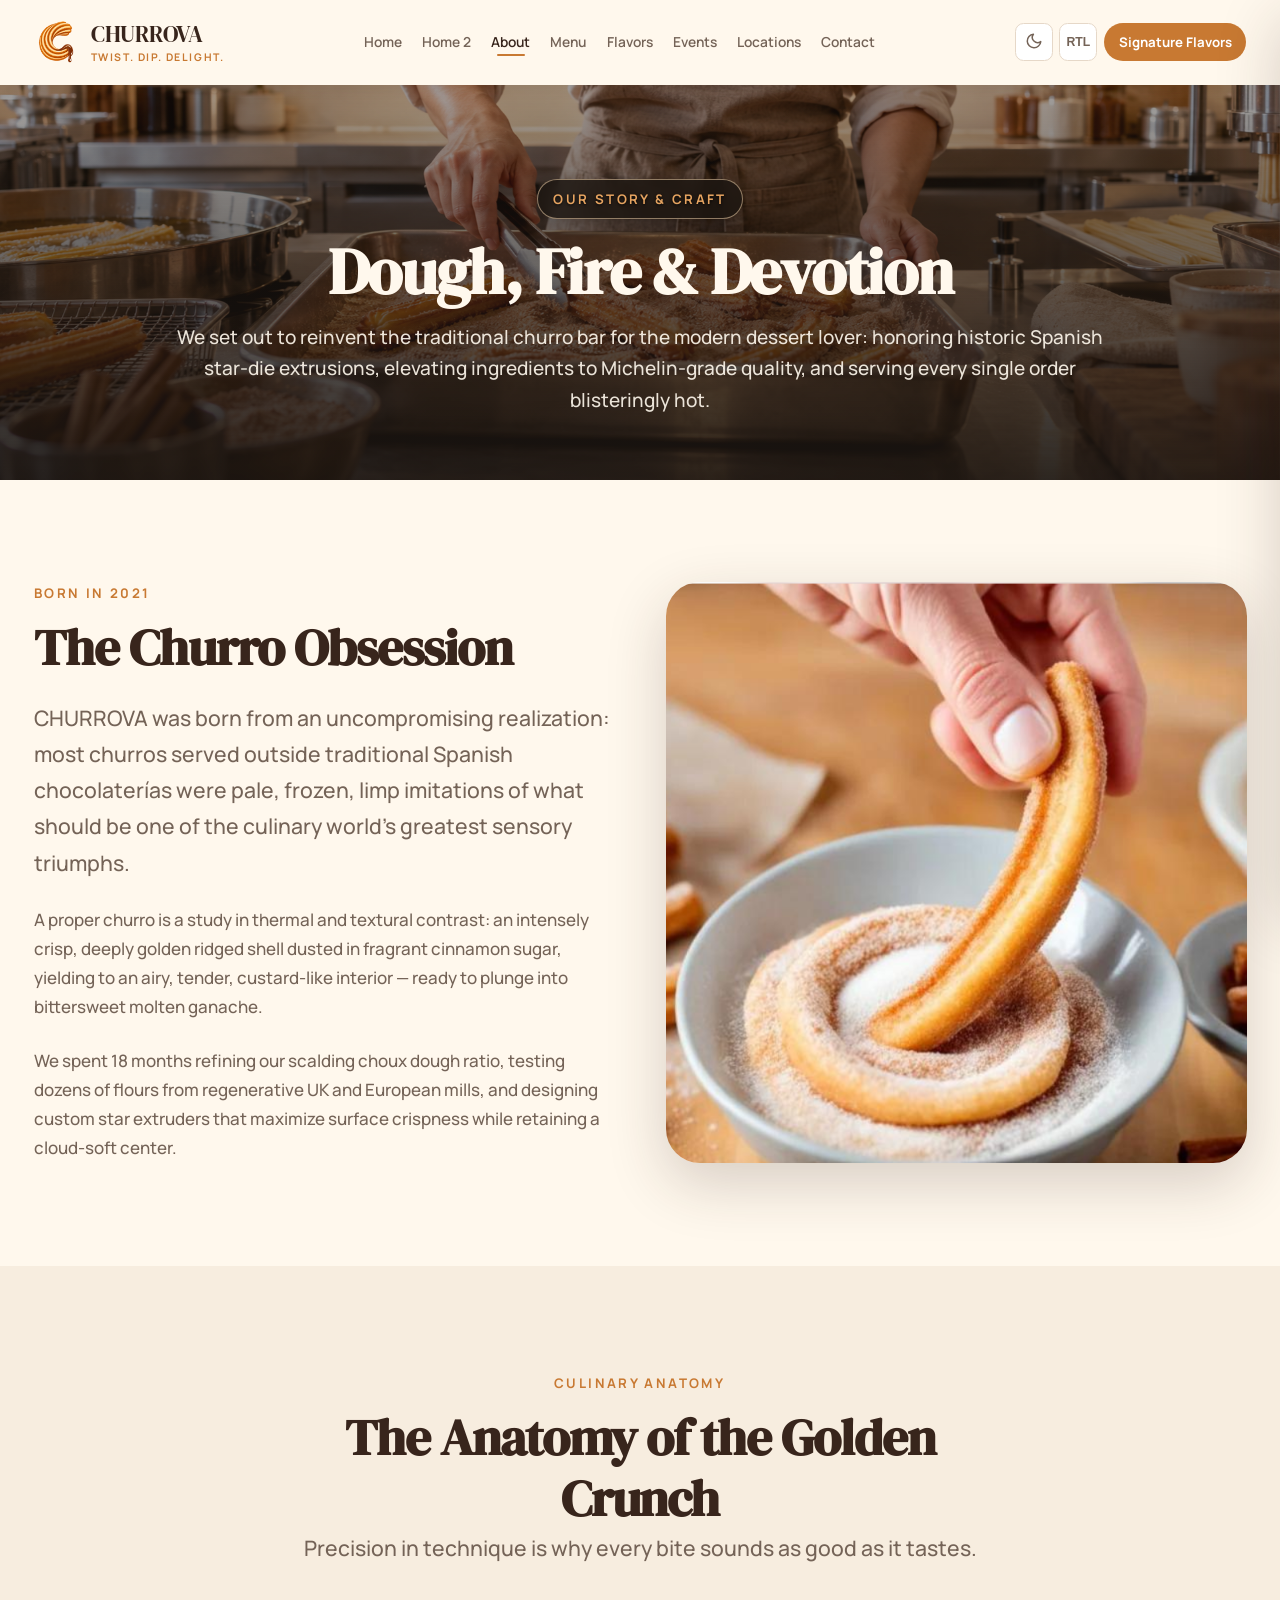
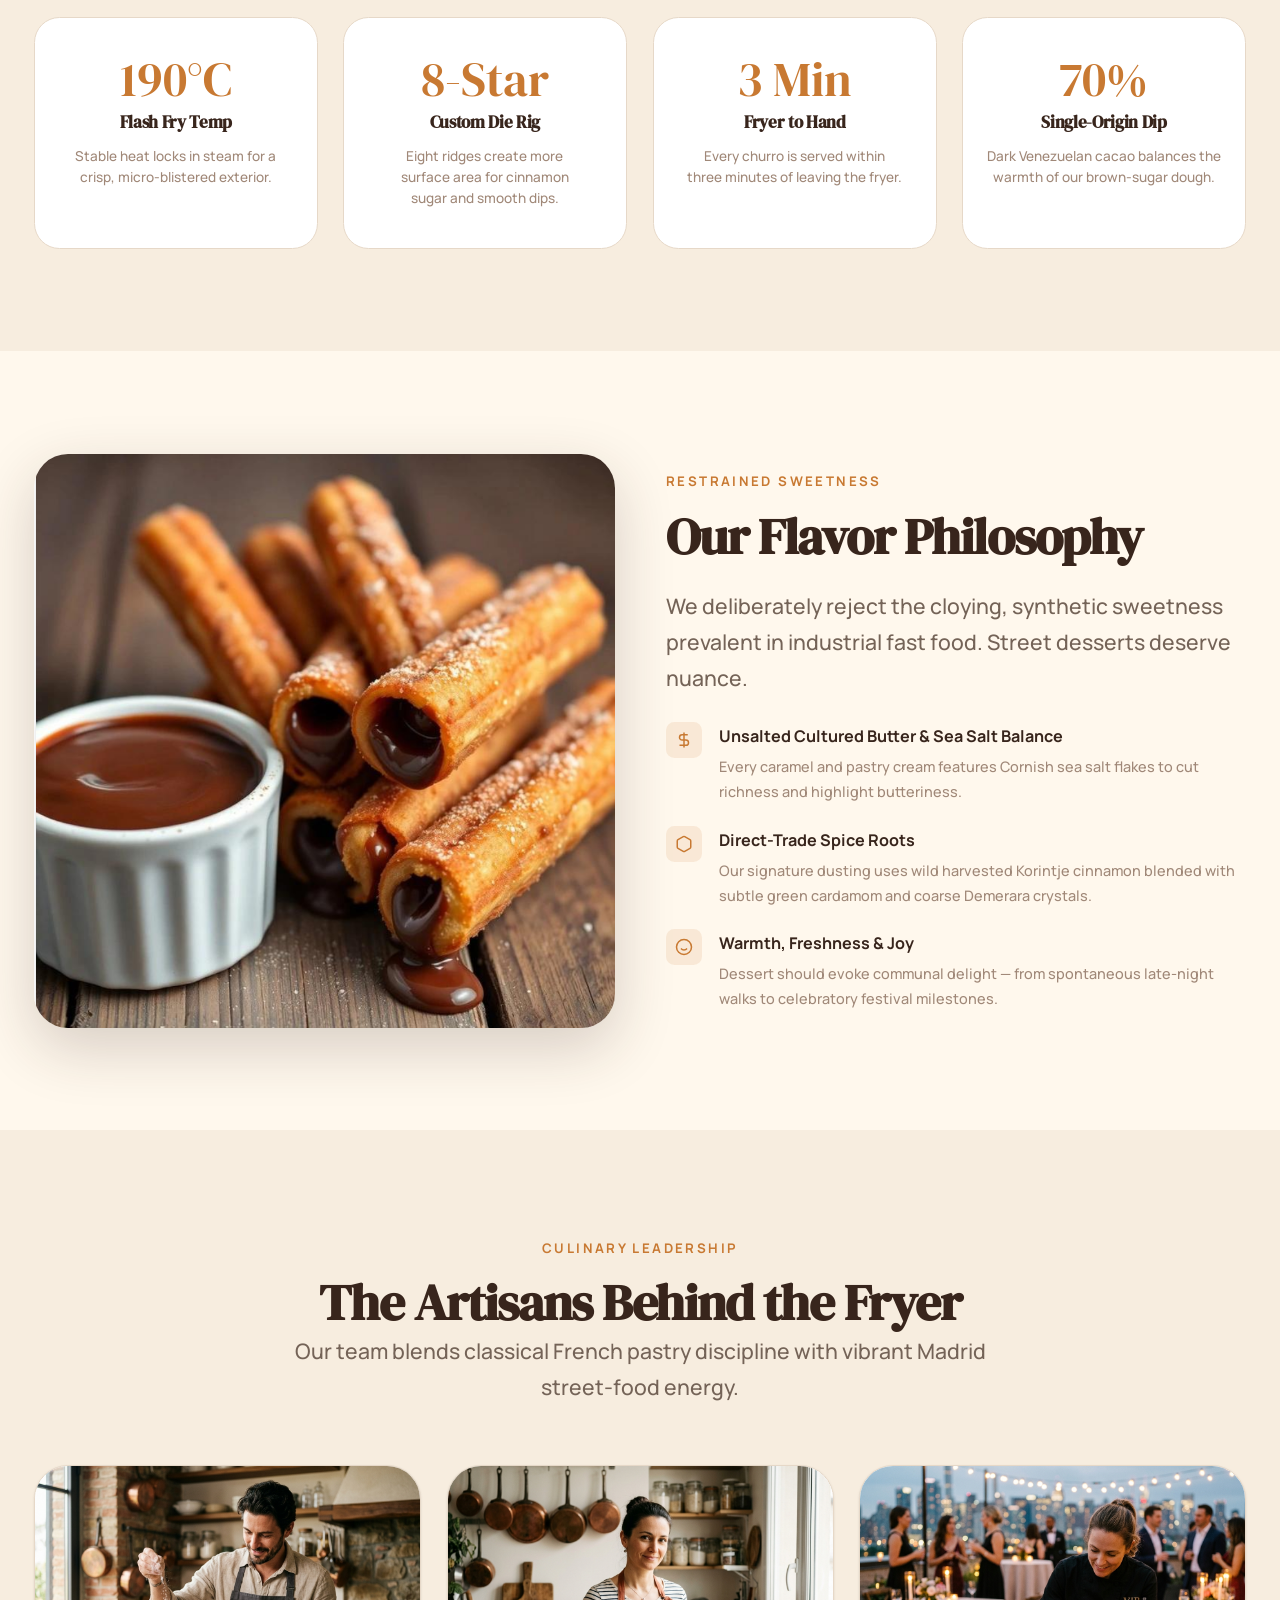
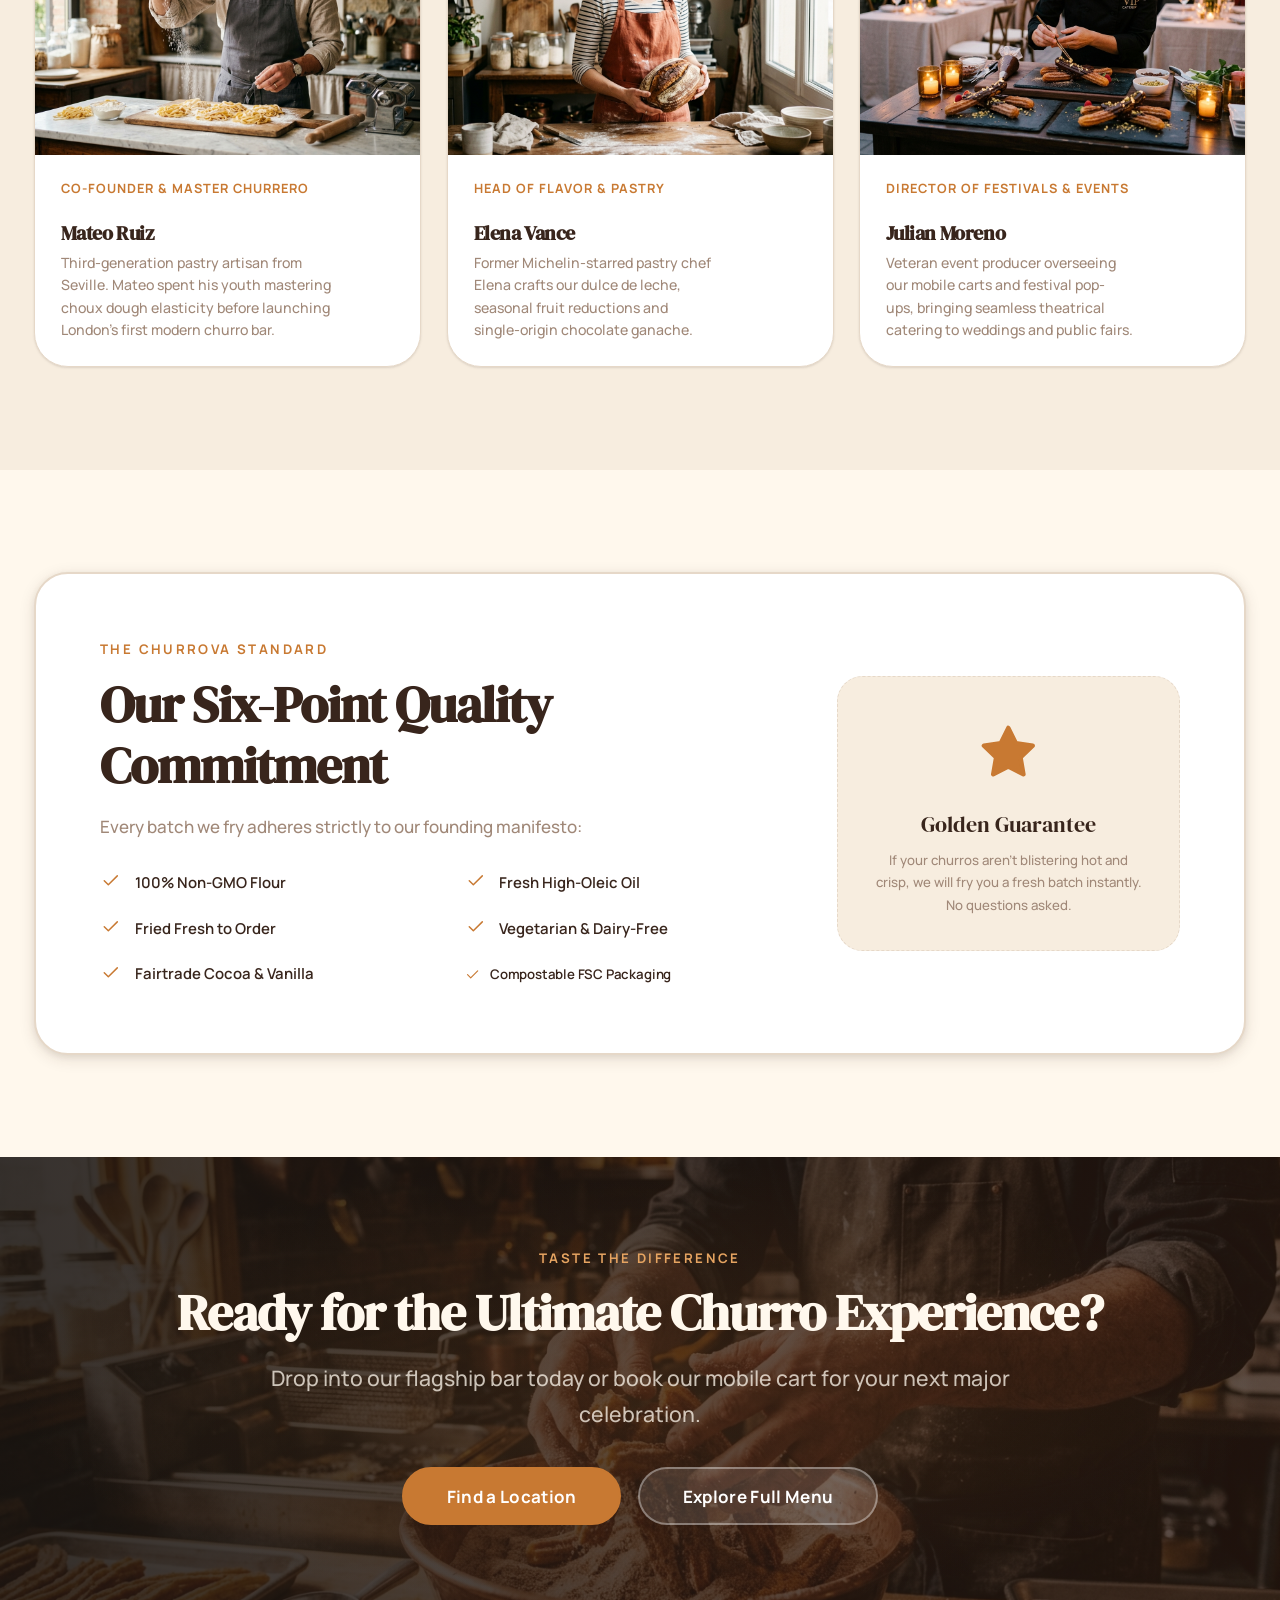
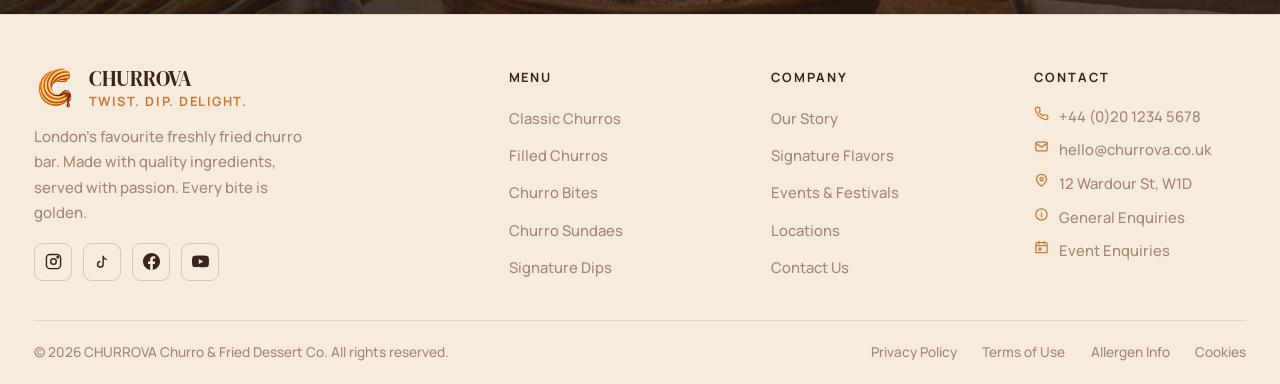
==== commit f4387870: "bug fixed" ====
--- a/about.html
+++ b/about.html
@@ -1,11 +1,14 @@
 <!DOCTYPE html>
 <html lang="en" data-theme="light" dir="ltr">
+
 <head>
   <meta charset="UTF-8">
   <meta name="viewport" content="width=device-width, initial-scale=1.0">
-  <meta name="description" content="About CHURROVA — Our story, artisan churro craftsmanship, flavor philosophy, and obsession with freshly fried golden perfection.">
+  <meta name="description"
+    content="About CHURROVA — Our story, artisan churro craftsmanship, flavor philosophy, and obsession with freshly fried golden perfection.">
   <title>Our Story &amp; Craft – CHURROVA Churro &amp; Fried Dessert Co.</title>
-  <link rel="icon" type="image/svg+xml" href="data:image/svg+xml,<svg xmlns='http://www.w3.org/2000/svg' viewBox='0 0 100 100'><text y='.9em' font-size='90'>🌀</text></svg>">
+  <link rel="icon" type="image/svg+xml"
+    href="data:image/svg+xml,<svg xmlns='http://www.w3.org/2000/svg' viewBox='0 0 100 100'><text y='.9em' font-size='90'>🌀</text></svg>">
   <link rel="preconnect" href="https://fonts.googleapis.com">
   <link rel="preconnect" href="https://fonts.gstatic.com" crossorigin>
   <link rel="stylesheet" href="css/main.css">
@@ -17,390 +20,500 @@
   <link rel="stylesheet" href="css/tablet.css">
   <link rel="stylesheet" href="css/mobile.css">
   <link rel="stylesheet" href="css/rtl.css">
+  <style>
+    @media (max-width: 600px) {
+      .team-grid > .col-md-4:last-child {
+        grid-column: auto !important;
+        width: 100% !important;
+        max-width: none !important;
+        justify-self: stretch !important;
+      }
+    }
+  </style>
 </head>
+
 <body>
 
-<!-- HEADER -->
-<header class="site-header" role="banner">
-  <div class="container header-inner">
-    <a href="index.html" class="site-logo">
-      <div class="logo-icon">
-        <svg viewBox="0 0 32 32"><path d="M16 4C9.37 4 4 9.37 4 16s5.37 12 12 12 12-5.37 12-12S22.63 4 16 4zm0 2c5.52 0 10 4.48 10 10S21.52 26 16 26 6 21.52 6 16 10.48 6 16 6zm-1 3v2.28A5.01 5.01 0 0 0 11 16a5 5 0 0 0 5 5 5 5 0 0 0 5-5 5.01 5.01 0 0 0-4-4.9V9h-2zm1 4a3 3 0 0 1 3 3 3 3 0 0 1-3 3 3 3 0 0 1-3-3 3 3 0 0 1 3-3z"/></svg>
-      </div>
-      <div class="logo-text">
-        <span class="brand-name">CHURROVA</span>
-            <span class="brand-sub">Twist. Dip. Delight.</span>
-      </div>
-    </a>
-    <nav class="main-nav" aria-label="Main navigation">
-      <ul class="nav-list">
-        <li><a href="index.html">Home</a></li>
-        <li><a href="home2.html">Home 2</a></li>
-        <li><a href="about.html" class="active">About</a></li>
-        <li><a href="menu.html">Menu</a></li>
-        <li><a href="flavors.html">Flavors</a></li>
-        <li><a href="events.html">Events</a></li>
-        <li><a href="locations.html">Locations</a></li>
-        <li><a href="contact.html">Contact</a></li>
-      </ul>
-    </nav>
-    <div class="header-actions">
-      <button class="icon-btn" data-action="toggle-theme" aria-label="Toggle dark/light mode">
-        <span data-theme-icon><svg viewBox="0 0 24 24" fill="none" stroke="currentColor" stroke-width="2" stroke-linecap="round" stroke-linejoin="round"><path d="M21 12.79A9 9 0 1 1 11.21 3 7 7 0 0 0 21 12.79z"/></svg></span>
-      </button>
-      <button class="icon-btn" data-action="toggle-rtl" aria-label="Toggle RTL">
-        <span data-rtl-label style="font-size:0.72rem;font-weight:700;">RTL</span>
-      </button>
-        <a href="signature-flavors.html" class="btn-header-cta">Signature Flavors</a>
-      <button class="mobile-toggle" aria-label="Open menu">
-        <span></span><span></span><span></span>
-      </button>
-    </div>
-  </div>
-</header>
-
-<div class="drawer-overlay" aria-hidden="true"></div>
-<nav class="mobile-drawer" id="mobile-drawer" aria-label="Mobile navigation">
-  <div class="drawer-header">
-    <span class="brand-name" style="font-family:var(--font-display);font-size:1.2rem;color:var(--text-heading);">CHURROVA</span>
-    <button class="drawer-close" aria-label="Close menu">&times;</button>
-  </div>
-  <div class="drawer-nav">
-    <a href="index.html">Home</a>
-    <a href="home2.html">Home 2</a>
-    <a href="about.html" class="active">About</a>
-    <a href="menu.html">Menu</a>
-    <a href="flavors.html">Flavors</a>
-    <a href="events.html">Events</a>
-    <a href="locations.html">Locations</a>
-    <a href="contact.html">Contact</a>
-  </div>
-  <div class="drawer-controls">
-    <button class="icon-btn" data-action="toggle-theme" style="flex:1;border-radius:var(--radius-sm);font-size:0.8rem;font-weight:600;"><span data-theme-icon style="display:flex;align-items:center;gap:0.4rem;"><svg width="16" height="16" viewBox="0 0 24 24" fill="none" stroke="currentColor" stroke-width="2"><path d="M21 12.79A9 9 0 1 1 11.21 3 7 7 0 0 0 21 12.79z"/></svg>Dark</span></button>
-    <button class="icon-btn" data-action="toggle-rtl" style="flex:1;border-radius:var(--radius-sm);font-size:0.8rem;font-weight:700;"><span data-rtl-label>RTL</span></button>
-  </div>
-  <div class="drawer-cta">
-    <a href="menu.html" class="btn btn-primary" style="width:100%;justify-content:center;">View Menu</a>
-  </div>
-</nav>
-
-<!-- PAGE HERO -->
-<section class="page-hero" aria-label="About page hero">
-  <div class="page-hero-bg">
-    <img src="assets/images/cta/about.png" alt="Artisan churro preparation at CHURROVA dessert bar" loading="eager">
-  </div>
-  <div class="page-hero-overlay"></div>
-  <div class="container page-hero-content">
-    <span class="section-label" style="color:#E6A461;">Our Story &amp; Craft</span>
-    <h1 class="page-hero-title">Dough, Fire &amp; Devotion</h1>
-    <p class="page-hero-lead">We set out to reinvent the traditional churro bar for the modern dessert lover: honoring historic Spanish star-die extrusions, elevating ingredients to Michelin-grade quality, and serving every single order blisteringly hot.</p>
-  </div>
-</section>
-
-<!-- SECTION 01: OUR STORY -->
-<section class="section-py" aria-labelledby="story-title">
-  <div class="container">
-    <div class="row align-items-center g-5">
-      <div class="col-lg-6 reveal">
-        <span class="section-label">Born in 2021</span>
-        <h2 id="story-title" style="margin-bottom:1.25rem;">The Churro Obsession</h2>
-        <p class="lead" style="margin-bottom:1.5rem;">CHURROVA was born from an uncompromising realization: most churros served outside traditional Spanish chocolaterías were pale, frozen, limp imitations of what should be one of the culinary world's greatest sensory triumphs.</p>
-        <p style="margin-bottom:1.5rem;color:var(--text-body);">A proper churro is a study in thermal and textural contrast: an intensely crisp, deeply golden ridged shell dusted in fragrant cinnamon sugar, yielding to an airy, tender, custard-like interior — ready to plunge into bittersweet molten ganache.</p>
-        <p style="color:var(--text-body);">We spent 18 months refining our scalding choux dough ratio, testing dozens of flours from regenerative UK and European mills, and designing custom star extruders that maximize surface crispness while retaining a cloud-soft center.</p>
-      </div>
-
-      <div class="col-lg-6 reveal delay-1">
-        <div style="border-radius:var(--radius-xl);overflow:hidden;box-shadow:var(--shadow-xl);aspect-ratio:4/3;">
-          <img src="assets/images/pages/page-sugar-craft.png" alt="CHURROVA artisan tossing freshly fried churros in cinnamon sugar blend" style="width:100%;height:100%;object-fit:cover;" loading="lazy">
-        </div>
-      </div>
-    </div>
-  </div>
-</section>
-
-<!-- SECTION 02: THE GOLDEN CRUNCH (INFOGRAPHIC STATS) -->
-<section class="section-py" style="background:var(--bg2);" aria-labelledby="craft-stats-title">
-  <div class="container">
-    <div class="text-center" style="max-width:700px;margin:0 auto 3rem;">
-      <span class="section-label">Culinary Anatomy</span>
-      <h2 id="craft-stats-title" class="reveal">The Anatomy of the Golden Crunch</h2>
-      <p class="lead reveal delay-1" style="margin:0 auto;">Precision in technique is why every bite sounds as good as it tastes.</p>
-    </div>
-
-    <div class="row g-4 text-center anatomy-grid">
-      <div class="col-md-3 col-6">
-        <div class="anatomy-card" style="background:var(--card-bg);border:1.5px solid var(--border-color);border-radius:var(--radius-lg);padding:2.25rem 1.25rem;height:100%;">
-          <div style="font-family:var(--font-display);font-size:2.8rem;color:var(--accent);line-height:1;margin-bottom:0.5rem;">190°C</div>
-          <h3 style="font-size:1rem;color:var(--text-heading);margin-bottom:0.5rem;">Flash Fry Temp</h3>
-          <p style="font-size:0.8rem;color:var(--text-muted);margin:0;">Stable heat locks in steam for a crisp, micro-blistered exterior.</p>
-        </div>
-      </div>
-
-      <div class="col-md-3 col-6">
-        <div class="anatomy-card" style="background:var(--card-bg);border:1.5px solid var(--border-color);border-radius:var(--radius-lg);padding:2.25rem 1.25rem;height:100%;">
-          <div style="font-family:var(--font-display);font-size:2.8rem;color:var(--accent);line-height:1;margin-bottom:0.5rem;">8-Star</div>
-          <h3 style="font-size:1rem;color:var(--text-heading);margin-bottom:0.5rem;">Custom Die Rig</h3>
-          <p style="font-size:0.8rem;color:var(--text-muted);margin:0;">Eight ridges create more surface area for cinnamon sugar and smooth dips.</p>
-        </div>
-      </div>
-
-      <div class="col-md-3 col-6">
-        <div class="anatomy-card" style="background:var(--card-bg);border:1.5px solid var(--border-color);border-radius:var(--radius-lg);padding:2.25rem 1.25rem;height:100%;">
-          <div style="font-family:var(--font-display);font-size:2.8rem;color:var(--accent);line-height:1;margin-bottom:0.5rem;">3 Min</div>
-          <h3 style="font-size:1rem;color:var(--text-heading);margin-bottom:0.5rem;">Fryer to Hand</h3>
-          <p style="font-size:0.8rem;color:var(--text-muted);margin:0;">Every churro is served within three minutes of leaving the fryer.</p>
-        </div>
-      </div>
-
-      <div class="col-md-3 col-6">
-        <div class="anatomy-card" style="background:var(--card-bg);border:1.5px solid var(--border-color);border-radius:var(--radius-lg);padding:2.25rem 1.25rem;height:100%;">
-          <div style="font-family:var(--font-display);font-size:2.8rem;color:var(--accent);line-height:1;margin-bottom:0.5rem;">70%</div>
-          <h3 style="font-size:1rem;color:var(--text-heading);margin-bottom:0.5rem;">Single-Origin Dip</h3>
-          <p style="font-size:0.8rem;color:var(--text-muted);margin:0;">Dark Venezuelan cacao balances the warmth of our brown-sugar dough.</p>
-        </div>
-      </div>
-    </div>
-  </div>
-</section>
-
-<!-- SECTION 03: FLAVOR PHILOSOPHY -->
-<section class="section-py" aria-labelledby="philosophy-title">
-  <div class="container">
-    <div class="row align-items-center g-5">
-      <div class="col-lg-6 order-lg-2 reveal">
-        <span class="section-label">Restrained Sweetness</span>
-        <h2 id="philosophy-title" style="margin-bottom:1.25rem;">Our Flavor Philosophy</h2>
-        <p class="lead" style="margin-bottom:1.5rem;">We deliberately reject the cloying, synthetic sweetness prevalent in industrial fast food. Street desserts deserve nuance.</p>
-        
-        <div style="display:flex;flex-direction:column;gap:1.25rem;">
-          <div style="display:flex;gap:1rem;align-items:flex-start;">
-            <div style="width:36px;height:36px;background:rgba(200,121,50,.12);border-radius:var(--radius-sm);display:flex;align-items:center;justify-content:center;color:var(--accent);flex-shrink:0;">
-              <svg width="18" height="18" viewBox="0 0 24 24" fill="none" stroke="currentColor" stroke-width="2"><path d="M12 2v20M17 5H9.5a3.5 3.5 0 0 0 0 7h5a3.5 3.5 0 0 1 0 7H6"/></svg>
-            </div>
-            <div>
-              <strong style="color:var(--text-heading);font-size:0.95rem;">Unsalted Cultured Butter &amp; Sea Salt Balance</strong>
-              <p style="font-size:0.85rem;color:var(--text-muted);margin-top:0.25rem;">Every caramel and pastry cream features Cornish sea salt flakes to cut richness and highlight butteriness.</p>
-            </div>
-          </div>
-
-          <div style="display:flex;gap:1rem;align-items:flex-start;">
-            <div style="width:36px;height:36px;background:rgba(200,121,50,.12);border-radius:var(--radius-sm);display:flex;align-items:center;justify-content:center;color:var(--accent);flex-shrink:0;">
-              <svg width="18" height="18" viewBox="0 0 24 24" fill="none" stroke="currentColor" stroke-width="2"><path d="M21 16V8a2 2 0 0 0-1-1.73l-7-4a2 2 0 0 0-2 0l-7 4A2 2 0 0 0 3 8v8a2 2 0 0 0 1 1.73l7 4a2 2 0 0 0 2 0l7-4A2 2 0 0 0 21 16z"/></svg>
-            </div>
-            <div>
-              <strong style="color:var(--text-heading);font-size:0.95rem;">Direct-Trade Spice Roots</strong>
-              <p style="font-size:0.85rem;color:var(--text-muted);margin-top:0.25rem;">Our signature dusting uses wild harvested Korintje cinnamon blended with subtle green cardamom and coarse Demerara crystals.</p>
-            </div>
-          </div>
-
-          <div style="display:flex;gap:1rem;align-items:flex-start;">
-            <div style="width:36px;height:36px;background:rgba(200,121,50,.12);border-radius:var(--radius-sm);display:flex;align-items:center;justify-content:center;color:var(--accent);flex-shrink:0;">
-              <svg width="18" height="18" viewBox="0 0 24 24" fill="none" stroke="currentColor" stroke-width="2"><circle cx="12" cy="12" r="10"/><path d="M8 14s1.5 2 4 2 4-2 4-2"/></svg>
-            </div>
-            <div>
-              <strong style="color:var(--text-heading);font-size:0.95rem;">Warmth, Freshness &amp; Joy</strong>
-              <p style="font-size:0.85rem;color:var(--text-muted);margin-top:0.25rem;">Dessert should evoke communal delight — from spontaneous late-night walks to celebratory festival milestones.</p>
-            </div>
-          </div>
-        </div>
-      </div>
-
-      <div class="col-lg-6 order-lg-1 reveal delay-1">
-        <div style="border-radius:var(--radius-xl);overflow:hidden;box-shadow:var(--shadow-xl);aspect-ratio:4/3;">
-          <img src="assets/images/pages/page-chocolate-filled.png" alt="CHURROVA chocolate filled churros oozing rich molten ganache" style="width:100%;height:100%;object-fit:cover;" loading="lazy">
-        </div>
-      </div>
-    </div>
-  </div>
-</section>
-
-<!-- SECTION 04: MEET THE ARTISANS -->
-<section class="section-py" style="background:var(--bg2);" aria-labelledby="team-title">
-  <div class="container">
-    <div class="text-center" style="max-width:700px;margin:0 auto 3.5rem;">
-      <span class="section-label">Culinary Leadership</span>
-      <h2 id="team-title" class="reveal">The Artisans Behind the Fryer</h2>
-      <p class="lead reveal delay-1" style="margin:0 auto;">Our team blends classical French pastry discipline with vibrant Madrid street-food energy.</p>
-    </div>
-
-    <div class="row g-4 team-grid">
-      <div class="col-md-4">
-        <div style="background:var(--card-bg);border:1px solid var(--border-color);border-radius:var(--radius-xl);overflow:hidden;height:100%;transition:transform var(--transition);box-shadow:var(--shadow-sm);" onmouseover="this.style.transform='translateY(-6px)'" onmouseout="this.style.transform='translateY(0)'">
-          <div style="aspect-ratio:4/3;background:linear-gradient(135deg, #C87932, #9E5724);position:relative;overflow:hidden;">
-            <img src="assets/images/pages/chef-marco.jpg" alt="Mateo Ruiz - Co-Founder &amp; Master Churrero" style="width:100%;height:100%;object-fit:cover;">
-          </div>
-          <div style="padding:1.5rem;">
-            <span style="font-size:0.75rem;font-weight:700;color:var(--accent);text-transform:uppercase;letter-spacing:0.08em;">Co-Founder &amp; Master Churrero</span>
-            <h3 style="font-size:1.2rem;margin:0.25rem 0 0.5rem;color:var(--text-heading);">Mateo Ruiz</h3>
-            <p class="team-description" style="font-size:0.83rem;color:var(--text-muted);line-height:1.6;margin:0;">Third-generation pastry artisan from Seville. Mateo spent his youth mastering choux dough elasticity before launching London's first modern churro bar.</p>
-          </div>
-        </div>
-      </div>
-
-      <div class="col-md-4">
-        <div style="background:var(--card-bg);border:1px solid var(--border-color);border-radius:var(--radius-xl);overflow:hidden;height:100%;transition:transform var(--transition);box-shadow:var(--shadow-sm);" onmouseover="this.style.transform='translateY(-6px)'" onmouseout="this.style.transform='translateY(0)'">
-          <div style="aspect-ratio:4/3;background:linear-gradient(135deg, #38251C, #C87932);position:relative;overflow:hidden;">
-            <img src="assets/images/pages/chef-camille.jpg" alt="Elena Vance - Head of Flavor &amp; Pastry" style="width:100%;height:100%;object-fit:cover;">
-          </div>
-          <div style="padding:1.5rem;">
-            <span style="font-size:0.75rem;font-weight:700;color:var(--accent);text-transform:uppercase;letter-spacing:0.08em;">Head of Flavor &amp; Pastry</span>
-            <h3 style="font-size:1.2rem;margin:0.25rem 0 0.5rem;color:var(--text-heading);">Elena Vance</h3>
-            <p class="team-description" style="font-size:0.83rem;color:var(--text-muted);line-height:1.6;margin:0;">Former Michelin-starred pastry chef Elena crafts our dulce de leche, seasonal fruit reductions and single-origin chocolate ganache.</p>
-          </div>
-        </div>
-      </div>
-
-      <div class="col-md-4">
-        <div style="background:var(--card-bg);border:1px solid var(--border-color);border-radius:var(--radius-xl);overflow:hidden;height:100%;transition:transform var(--transition);box-shadow:var(--shadow-sm);" onmouseover="this.style.transform='translateY(-6px)'" onmouseout="this.style.transform='translateY(0)'">
-          <div style="aspect-ratio:4/3;background:linear-gradient(135deg, #9E5724, #38251C);position:relative;overflow:hidden;">
-            <img src="assets/images/events/private-vip.jpg" alt="Julian Moreno - Director of Experiences" style="width:100%;height:100%;object-fit:cover;">
-          </div>
-          <div style="padding:1.5rem;">
-            <span style="font-size:0.75rem;font-weight:700;color:var(--accent);text-transform:uppercase;letter-spacing:0.08em;">Director of Festivals &amp; Events</span>
-            <h3 style="font-size:1.2rem;margin:0.25rem 0 0.5rem;color:var(--text-heading);">Julian Moreno</h3>
-            <p class="team-description" style="font-size:0.83rem;color:var(--text-muted);line-height:1.6;margin:0;">Veteran event producer overseeing our mobile carts and festival pop-ups, bringing seamless theatrical catering to weddings and public fairs.</p>
-          </div>
-        </div>
-      </div>
-    </div>
-  </div>
-</section>
-
-<!-- SECTION 05: OUR QUALITY PROMISE -->
-<section class="section-py" aria-labelledby="promise-title">
-  <div class="container">
-    <div style="background:var(--card-bg);border:2px solid var(--border-color);border-radius:var(--radius-xl);padding:clamp(2rem, 5vw, 4rem);box-shadow:var(--shadow-md);">
-      <div class="row align-items-center g-4">
-        <div class="col-lg-8">
-          <span class="section-label">The CHURROVA Standard</span>
-          <h2 id="promise-title" style="margin-bottom:1rem;">Our Six-Point Quality Commitment</h2>
-          <p style="color:var(--text-muted);margin-bottom:1.5rem;">Every batch we fry adheres strictly to our founding manifesto:</p>
-          <div class="row g-3 quality-grid">
-            <div class="col-sm-6">
-              <div style="display:flex;gap:0.75rem;align-items:center;">
-                <span style="color:#27AE60;font-weight:bold;">✓</span>
-                <span style="font-size:0.88rem;color:var(--text-heading);font-weight:600;">100% Non-GMO Wheat Flour</span>
-              </div>
-            </div>
-            <div class="col-sm-6">
-              <div style="display:flex;gap:0.75rem;align-items:center;">
-                <span style="color:#27AE60;font-weight:bold;">✓</span>
-                <span style="font-size:0.88rem;color:var(--text-heading);font-weight:600;">Zero Trans Fats &amp; Fresh High-Oleic Oil</span>
-              </div>
-            </div>
-            <div class="col-sm-6">
-              <div style="display:flex;gap:0.75rem;align-items:center;">
-                <span style="color:#27AE60;font-weight:bold;">✓</span>
-                <span style="font-size:0.88rem;color:var(--text-heading);font-weight:600;">Fried Fresh on Order (Never Pre-Held)</span>
-              </div>
-            </div>
-            <div class="col-sm-6">
-              <div style="display:flex;gap:0.75rem;align-items:center;">
-                <span style="color:#27AE60;font-weight:bold;">✓</span>
-                <span style="font-size:0.88rem;color:var(--text-heading);font-weight:600;">Vegetarian &amp; Dairy-Free Dough Base</span>
-              </div>
-            </div>
-            <div class="col-sm-6">
-              <div style="display:flex;gap:0.75rem;align-items:center;">
-                <span style="color:#27AE60;font-weight:bold;">✓</span>
-                <span style="font-size:0.88rem;color:var(--text-heading);font-weight:600;">Real Fairtrade Cocoa &amp; Madagascar Vanilla</span>
-              </div>
-            </div>
-            <div class="col-sm-6">
-              <div class="quality-item quality-item-long" style="display:flex;gap:0.75rem;align-items:center;">
-                <span style="color:#27AE60;font-weight:bold;">✓</span>
-                <span style="font-size:0.88rem;color:var(--text-heading);font-weight:600;">Compostable Cones &amp; FSC-Certified Packaging</span>
-              </div>
-            </div>
-          </div>
-        </div>
-        <div class="col-lg-4 text-center">
-          <div style="display:inline-flex;flex-direction:column;align-items:center;background:var(--bg2);border:1px dashed var(--border-color);border-radius:var(--radius-lg);padding:2rem;">
-            <div style="font-size:3rem;margin-bottom:0.5rem;">🌟</div>
-            <div style="font-family:var(--font-display);font-size:1.3rem;color:var(--text-heading);">Golden Guarantee</div>
-            <p style="font-size:0.78rem;color:var(--text-muted);margin-top:0.3rem;">If your churros aren't blistering hot and crisp, we will fry you a fresh batch instantly. No questions asked.</p>
-          </div>
-        </div>
-      </div>
-    </div>
-  </div>
-</section>
-
-<!-- SECTION 06: FINAL CTA -->
-<section class="cta-gradient" style="--cta-image:url('../assets/images/hero/hero-about.jpg');" aria-labelledby="about-cta-title">
-  <div class="container text-center">
-    <span class="section-label" style="color:#E6A461;">Taste the Difference</span>
-    <h2 id="about-cta-title" class="reveal" style="color:var(--cream);margin-bottom:1rem;">Ready for the Ultimate Churro Experience?</h2>
-    <p class="lead reveal delay-1" style="margin:0 auto 2rem;color:rgba(255,248,237,.75);">Drop into our flagship bar today or book our mobile cart for your next major celebration.</p>
-    <div class="btn-group reveal delay-2" style="justify-content:center;">
-      <a href="locations.html" class="btn btn-primary btn-lg">Find a Location</a>
-      <a href="menu.html" class="btn btn-ghost btn-lg">Explore Full Menu</a>
-    </div>
-  </div>
-</section>
-
-<!-- FOOTER -->
-<footer class="site-footer" role="contentinfo">
-  <div class="container">
-    <div class="footer-grid">
-      <div class="footer-brand">
-        <a href="index.html" class="footer-logo">
-          <div class="footer-logo-icon">
-            <svg viewBox="0 0 32 32"><path d="M16 4C9.37 4 4 9.37 4 16s5.37 12 12 12 12-5.37 12-12S22.63 4 16 4zm0 2c5.52 0 10 4.48 10 10S21.52 26 16 26 6 21.52 6 16 10.48 6 16 6zm-1 3v2.28A5.01 5.01 0 0 0 11 16a5 5 0 0 0 5 5 5 5 0 0 0 5-5 5.01 5.01 0 0 0-4-4.9V9h-2zm1 4a3 3 0 0 1 3 3 3 3 0 0 1-3 3 3 3 0 0 1-3-3 3 3 0 0 1 3-3z"/></svg>
-          </div>
-          <div>
-            <div class="footer-brand-name">CHURROVA</div>
-            <span class="footer-tagline">Twist. Dip. Delight.</span>
-          </div>
-        </a>
-        <p>Freshly fried artisan churros, dipping sauces and memorable festival dessert experiences.</p>
-        <div class="footer-social">
-          <a href="#" class="social-btn" aria-label="Instagram"><svg viewBox="0 0 24 24" fill="none" stroke="currentColor" stroke-width="2" stroke-linecap="round" stroke-linejoin="round"><rect x="2" y="2" width="20" height="20" rx="5" ry="5"/><path d="M16 11.37A4 4 0 1 1 12.63 8 4 4 0 0 1 16 11.37z"/><line x1="17.5" y1="6.5" x2="17.51" y2="6.5"/></svg></a>
-          <a href="#" class="social-btn" aria-label="TikTok"><svg viewBox="0 0 24 24" fill="none" stroke="currentColor" stroke-width="2" stroke-linecap="round" stroke-linejoin="round"><path d="M9 12a4 4 0 1 0 4 4V4a5 5 0 0 0 5 5"/></svg></a>
-        </div>
-        <div class="newsletter-wrap">
-          <div class="newsletter-title">Sweet updates in your inbox</div>
-          <div class="newsletter-sub">New flavors, seasonal specials and events.</div>
-          <form class="newsletter-form" novalidate><input type="email" placeholder="Your email" aria-label="Email"><button type="submit">Subscribe</button></form>
-        </div>
-      </div>
-      <div>
-        <div class="footer-col-title">Menu</div>
-        <ul class="footer-links">
-          <li><a href="menu.html">Classic Churros</a></li>
-          <li><a href="menu.html">Filled Churros</a></li>
-          <li><a href="menu.html">Churro Bites</a></li>
-          <li><a href="menu.html">Churro Sundaes</a></li>
-          <li><a href="menu.html">Signature Dips</a></li>
-          <li><a href="menu.html">Sharing Boxes</a></li>
-        </ul>
-      </div>
-      <div>
-        <div class="footer-col-title">Company</div>
-        <ul class="footer-links">
-          <li><a href="about.html">Our Story</a></li>
-          <li><a href="flavors.html">Signature Flavors</a></li>
-          <li><a href="events.html">Events &amp; Festivals</a></li>
+  <!-- HEADER -->
+  <header class="site-header" role="banner">
+    <div class="container header-inner">
+      <a href="index.html" class="site-logo">
+        <div class="logo-icon">
+          <svg viewBox="0 0 32 32">
+            <path
+              d="M16 4C9.37 4 4 9.37 4 16s5.37 12 12 12 12-5.37 12-12S22.63 4 16 4zm0 2c5.52 0 10 4.48 10 10S21.52 26 16 26 6 21.52 6 16 10.48 6 16 6zm-1 3v2.28A5.01 5.01 0 0 0 11 16a5 5 0 0 0 5 5 5 5 0 0 0 5-5 5.01 5.01 0 0 0-4-4.9V9h-2zm1 4a3 3 0 0 1 3 3 3 3 0 0 1-3 3 3 3 0 0 1-3-3 3 3 0 0 1 3-3z" />
+          </svg>
+        </div>
+        <div class="logo-text">
+          <span class="brand-name">CHURROVA</span>
+          <span class="brand-sub">Twist. Dip. Delight.</span>
+        </div>
+      </a>
+      <nav class="main-nav" aria-label="Main navigation">
+        <ul class="nav-list">
+          <li><a href="index.html">Home</a></li>
+          <li><a href="home2.html">Home 2</a></li>
+          <li><a href="about.html" class="active">About</a></li>
+          <li><a href="menu.html">Menu</a></li>
+          <li><a href="flavors.html">Flavors</a></li>
+          <li><a href="events.html">Events</a></li>
           <li><a href="locations.html">Locations</a></li>
           <li><a href="contact.html">Contact</a></li>
         </ul>
-      </div>
-      <div>
-        <div class="footer-col-title">Opening Hours</div>
-        <div class="hours-list">
-          <div class="hours-item"><span class="day">Mon–Fri</span><span>11am–10pm</span></div>
-          <div class="hours-item"><span class="day">Sat</span><span>10am–11pm</span></div>
-          <div class="hours-item"><span class="day">Sun</span><span>10am–9pm</span></div>
-        </div>
-      </div>
-    </div>
-    <div class="footer-bottom">
-      <p class="footer-copyright">&copy; 2026 CHURROVA Churro &amp; Fried Dessert Co. All rights reserved.</p>
-      <nav class="footer-legal"><a href="#">Privacy</a><a href="#">Terms</a><a href="#">Allergens</a></nav>
-    </div>
-  </div>
-</footer>
-
-<script src="js/main.js"></script>
+      </nav>
+      <div class="header-actions">
+        <button class="icon-btn" data-action="toggle-theme" aria-label="Toggle dark/light mode">
+          <span data-theme-icon><svg viewBox="0 0 24 24" fill="none" stroke="currentColor" stroke-width="2"
+              stroke-linecap="round" stroke-linejoin="round">
+              <path d="M21 12.79A9 9 0 1 1 11.21 3 7 7 0 0 0 21 12.79z" />
+            </svg></span>
+        </button>
+        <button class="icon-btn" data-action="toggle-rtl" aria-label="Toggle RTL">
+          <span data-rtl-label style="font-size:0.72rem;font-weight:700;">RTL</span>
+        </button>
+        <a href="signature-flavors.html" class="btn-header-cta">Signature Flavors</a>
+        <button class="mobile-toggle" aria-label="Open menu">
+          <span></span><span></span><span></span>
+        </button>
+      </div>
+    </div>
+  </header>
+
+  <div class="drawer-overlay" aria-hidden="true"></div>
+  <nav class="mobile-drawer" id="mobile-drawer" aria-label="Mobile navigation">
+    <div class="drawer-header">
+      <span class="brand-name"
+        style="font-family:var(--font-display);font-size:1.2rem;color:var(--text-heading);">CHURROVA</span>
+      <button class="drawer-close" aria-label="Close menu">&times;</button>
+    </div>
+    <div class="drawer-nav">
+      <a href="index.html">Home</a>
+      <a href="home2.html">Home 2</a>
+      <a href="about.html" class="active">About</a>
+      <a href="menu.html">Menu</a>
+      <a href="flavors.html">Flavors</a>
+      <a href="events.html">Events</a>
+      <a href="locations.html">Locations</a>
+      <a href="contact.html">Contact</a>
+    </div>
+    <div class="drawer-controls">
+      <button class="icon-btn" data-action="toggle-theme"
+        style="flex:1;border-radius:var(--radius-sm);font-size:0.8rem;font-weight:600;"><span data-theme-icon
+          style="display:flex;align-items:center;gap:0.4rem;"><svg width="16" height="16" viewBox="0 0 24 24"
+            fill="none" stroke="currentColor" stroke-width="2">
+            <path d="M21 12.79A9 9 0 1 1 11.21 3 7 7 0 0 0 21 12.79z" />
+          </svg>Dark</span></button>
+      <button class="icon-btn" data-action="toggle-rtl"
+        style="flex:1;border-radius:var(--radius-sm);font-size:0.8rem;font-weight:700;"><span
+          data-rtl-label>RTL</span></button>
+    </div>
+    <div class="drawer-cta">
+      <a href="menu.html" class="btn btn-primary" style="width:100%;justify-content:center;">View Menu</a>
+    </div>
+  </nav>
+
+  <!-- PAGE HERO -->
+  <section class="page-hero" aria-label="About page hero">
+    <div class="page-hero-bg">
+      <img src="assets/images/cta/about.png" alt="Artisan churro preparation at CHURROVA dessert bar" loading="eager">
+    </div>
+    <div class="page-hero-overlay"></div>
+    <div class="container page-hero-content">
+      <span class="section-label" style="color:#E6A461;">Our Story &amp; Craft</span>
+      <h1 class="page-hero-title">Dough, Fire &amp; Devotion</h1>
+      <p class="page-hero-lead">We set out to reinvent the traditional churro bar for the modern dessert lover: honoring
+        historic Spanish star-die extrusions, elevating ingredients to Michelin-grade quality, and serving every single
+        order blisteringly hot.</p>
+    </div>
+  </section>
+
+  <!-- SECTION 01: OUR STORY -->
+  <section class="section-py" aria-labelledby="story-title">
+    <div class="container">
+      <div class="row align-items-center g-5">
+        <div class="col-lg-6 reveal">
+          <span class="section-label">Born in 2021</span>
+          <h2 id="story-title" style="margin-bottom:1.25rem;">The Churro Obsession</h2>
+          <p class="lead" style="margin-bottom:1.5rem;">CHURROVA was born from an uncompromising realization: most
+            churros served outside traditional Spanish chocolaterías were pale, frozen, limp imitations of what should
+            be one of the culinary world's greatest sensory triumphs.</p>
+          <p style="margin-bottom:1.5rem;color:var(--text-body);">A proper churro is a study in thermal and textural
+            contrast: an intensely crisp, deeply golden ridged shell dusted in fragrant cinnamon sugar, yielding to an
+            airy, tender, custard-like interior — ready to plunge into bittersweet molten ganache.</p>
+          <p style="color:var(--text-body);">We spent 18 months refining our scalding choux dough ratio, testing dozens
+            of flours from regenerative UK and European mills, and designing custom star extruders that maximize surface
+            crispness while retaining a cloud-soft center.</p>
+        </div>
+
+        <div class="col-lg-6 reveal delay-1">
+          <div style="border-radius:var(--radius-xl);overflow:hidden;box-shadow:var(--shadow-xl);aspect-ratio:4/3;">
+            <img src="assets/images/pages/page-sugar-craft.png"
+              alt="CHURROVA artisan tossing freshly fried churros in cinnamon sugar blend"
+              style="width:100%;height:100%;object-fit:cover;" loading="lazy">
+          </div>
+        </div>
+      </div>
+    </div>
+  </section>
+
+  <!-- SECTION 02: THE GOLDEN CRUNCH (INFOGRAPHIC STATS) -->
+  <section class="section-py" style="background:var(--bg2);" aria-labelledby="craft-stats-title">
+    <div class="container">
+      <div class="text-center" style="max-width:700px;margin:0 auto 3rem;">
+        <span class="section-label">Culinary Anatomy</span>
+        <h2 id="craft-stats-title" class="reveal">The Anatomy of the Golden Crunch</h2>
+        <p class="lead reveal delay-1" style="margin:0 auto;">Precision in technique is why every bite sounds as good as
+          it tastes.</p>
+      </div>
+
+      <div class="row g-4 text-center anatomy-grid">
+        <div class="col-md-3 col-6">
+          <div class="anatomy-card"
+            style="background:var(--card-bg);border:1.5px solid var(--border-color);border-radius:var(--radius-lg);padding:2.25rem 1.25rem;height:100%;">
+            <div
+              style="font-family:var(--font-display);font-size:2.8rem;color:var(--accent);line-height:1;margin-bottom:0.5rem;">
+              190°C</div>
+            <h3 style="font-size:1rem;color:var(--text-heading);margin-bottom:0.5rem;">Flash Fry Temp</h3>
+            <p style="font-size:0.8rem;color:var(--text-muted);margin:0;">Stable heat locks in steam for a crisp,
+              micro-blistered exterior.</p>
+          </div>
+        </div>
+
+        <div class="col-md-3 col-6">
+          <div class="anatomy-card"
+            style="background:var(--card-bg);border:1.5px solid var(--border-color);border-radius:var(--radius-lg);padding:2.25rem 1.25rem;height:100%;">
+            <div
+              style="font-family:var(--font-display);font-size:2.8rem;color:var(--accent);line-height:1;margin-bottom:0.5rem;">
+              8-Star</div>
+            <h3 style="font-size:1rem;color:var(--text-heading);margin-bottom:0.5rem;">Custom Die Rig</h3>
+            <p style="font-size:0.8rem;color:var(--text-muted);margin:0;">Eight ridges create more surface area for
+              cinnamon sugar and smooth dips.</p>
+          </div>
+        </div>
+
+        <div class="col-md-3 col-6">
+          <div class="anatomy-card"
+            style="background:var(--card-bg);border:1.5px solid var(--border-color);border-radius:var(--radius-lg);padding:2.25rem 1.25rem;height:100%;">
+            <div
+              style="font-family:var(--font-display);font-size:2.8rem;color:var(--accent);line-height:1;margin-bottom:0.5rem;">
+              3 Min</div>
+            <h3 style="font-size:1rem;color:var(--text-heading);margin-bottom:0.5rem;">Fryer to Hand</h3>
+            <p style="font-size:0.8rem;color:var(--text-muted);margin:0;">Every churro is served within three minutes of
+              leaving the fryer.</p>
+          </div>
+        </div>
+
+        <div class="col-md-3 col-6">
+          <div class="anatomy-card"
+            style="background:var(--card-bg);border:1.5px solid var(--border-color);border-radius:var(--radius-lg);padding:2.25rem 1.25rem;height:100%;">
+            <div
+              style="font-family:var(--font-display);font-size:2.8rem;color:var(--accent);line-height:1;margin-bottom:0.5rem;">
+              70%</div>
+            <h3 style="font-size:1rem;color:var(--text-heading);margin-bottom:0.5rem;">Single-Origin Dip</h3>
+            <p style="font-size:0.8rem;color:var(--text-muted);margin:0;">Dark Venezuelan cacao balances the warmth of
+              our brown-sugar dough.</p>
+          </div>
+        </div>
+      </div>
+    </div>
+  </section>
+
+  <!-- SECTION 03: FLAVOR PHILOSOPHY -->
+  <section class="section-py" aria-labelledby="philosophy-title">
+    <div class="container">
+      <div class="row align-items-center g-5">
+        <div class="col-lg-6 order-lg-2 reveal">
+          <span class="section-label">Restrained Sweetness</span>
+          <h2 id="philosophy-title" style="margin-bottom:1.25rem;">Our Flavor Philosophy</h2>
+          <p class="lead" style="margin-bottom:1.5rem;">We deliberately reject the cloying, synthetic sweetness
+            prevalent in industrial fast food. Street desserts deserve nuance.</p>
+
+          <div style="display:flex;flex-direction:column;gap:1.25rem;">
+            <div style="display:flex;gap:1rem;align-items:flex-start;">
+              <div
+                style="width:36px;height:36px;background:rgba(200,121,50,.12);border-radius:var(--radius-sm);display:flex;align-items:center;justify-content:center;color:var(--accent);flex-shrink:0;">
+                <svg width="18" height="18" viewBox="0 0 24 24" fill="none" stroke="currentColor" stroke-width="2">
+                  <path d="M12 2v20M17 5H9.5a3.5 3.5 0 0 0 0 7h5a3.5 3.5 0 0 1 0 7H6" />
+                </svg>
+              </div>
+              <div>
+                <strong style="color:var(--text-heading);font-size:0.95rem;">Unsalted Cultured Butter &amp; Sea Salt
+                  Balance</strong>
+                <p style="font-size:0.85rem;color:var(--text-muted);margin-top:0.25rem;">Every caramel and pastry cream
+                  features Cornish sea salt flakes to cut richness and highlight butteriness.</p>
+              </div>
+            </div>
+
+            <div style="display:flex;gap:1rem;align-items:flex-start;">
+              <div
+                style="width:36px;height:36px;background:rgba(200,121,50,.12);border-radius:var(--radius-sm);display:flex;align-items:center;justify-content:center;color:var(--accent);flex-shrink:0;">
+                <svg width="18" height="18" viewBox="0 0 24 24" fill="none" stroke="currentColor" stroke-width="2">
+                  <path
+                    d="M21 16V8a2 2 0 0 0-1-1.73l-7-4a2 2 0 0 0-2 0l-7 4A2 2 0 0 0 3 8v8a2 2 0 0 0 1 1.73l7 4a2 2 0 0 0 2 0l7-4A2 2 0 0 0 21 16z" />
+                </svg>
+              </div>
+              <div>
+                <strong style="color:var(--text-heading);font-size:0.95rem;">Direct-Trade Spice Roots</strong>
+                <p style="font-size:0.85rem;color:var(--text-muted);margin-top:0.25rem;">Our signature dusting uses wild
+                  harvested Korintje cinnamon blended with subtle green cardamom and coarse Demerara crystals.</p>
+              </div>
+            </div>
+
+            <div style="display:flex;gap:1rem;align-items:flex-start;">
+              <div
+                style="width:36px;height:36px;background:rgba(200,121,50,.12);border-radius:var(--radius-sm);display:flex;align-items:center;justify-content:center;color:var(--accent);flex-shrink:0;">
+                <svg width="18" height="18" viewBox="0 0 24 24" fill="none" stroke="currentColor" stroke-width="2">
+                  <circle cx="12" cy="12" r="10" />
+                  <path d="M8 14s1.5 2 4 2 4-2 4-2" />
+                </svg>
+              </div>
+              <div>
+                <strong style="color:var(--text-heading);font-size:0.95rem;">Warmth, Freshness &amp; Joy</strong>
+                <p style="font-size:0.85rem;color:var(--text-muted);margin-top:0.25rem;">Dessert should evoke communal
+                  delight — from spontaneous late-night walks to celebratory festival milestones.</p>
+              </div>
+            </div>
+          </div>
+        </div>
+
+        <div class="col-lg-6 order-lg-1 reveal delay-1">
+          <div style="border-radius:var(--radius-xl);overflow:hidden;box-shadow:var(--shadow-xl);aspect-ratio:4/3;">
+            <img src="assets/images/pages/page-chocolate-filled.png"
+              alt="CHURROVA chocolate filled churros oozing rich molten ganache"
+              style="width:100%;height:100%;object-fit:cover;" loading="lazy">
+          </div>
+        </div>
+      </div>
+    </div>
+  </section>
+
+  <!-- SECTION 04: MEET THE ARTISANS -->
+  <section class="section-py" style="background:var(--bg2);" aria-labelledby="team-title">
+    <div class="container">
+      <div class="text-center" style="max-width:700px;margin:0 auto 3.5rem;">
+        <span class="section-label">Culinary Leadership</span>
+        <h2 id="team-title" class="reveal">The Artisans Behind the Fryer</h2>
+        <p class="lead reveal delay-1" style="margin:0 auto;">Our team blends classical French pastry discipline with
+          vibrant Madrid street-food energy.</p>
+      </div>
+
+      <div class="row g-4 team-grid">
+        <div class="col-md-4">
+          <div
+            style="background:var(--card-bg);border:1px solid var(--border-color);border-radius:var(--radius-xl);overflow:hidden;height:100%;transition:transform var(--transition);box-shadow:var(--shadow-sm);"
+            onmouseover="this.style.transform='translateY(-6px)'" onmouseout="this.style.transform='translateY(0)'">
+            <div
+              style="aspect-ratio:4/3;background:linear-gradient(135deg, #C87932, #9E5724);position:relative;overflow:hidden;">
+              <img src="assets/images/pages/chef-marco.jpg" alt="Mateo Ruiz - Co-Founder &amp; Master Churrero"
+                style="width:100%;height:100%;object-fit:cover;">
+            </div>
+            <div style="padding:1.5rem;">
+              <span
+                style="font-size:0.75rem;font-weight:700;color:var(--accent);text-transform:uppercase;letter-spacing:0.08em;">Co-Founder
+                &amp; Master Churrero</span>
+              <h3 style="font-size:1.2rem;margin:0.25rem 0 0.5rem;color:var(--text-heading);">Mateo Ruiz</h3>
+              <p class="team-description" style="font-size:0.83rem;color:var(--text-muted);line-height:1.6;margin:0;">
+                Third-generation pastry artisan from Seville. Mateo spent his youth mastering choux dough elasticity
+                before launching London's first modern churro bar.</p>
+            </div>
+          </div>
+        </div>
+
+        <div class="col-md-4">
+          <div
+            style="background:var(--card-bg);border:1px solid var(--border-color);border-radius:var(--radius-xl);overflow:hidden;height:100%;transition:transform var(--transition);box-shadow:var(--shadow-sm);"
+            onmouseover="this.style.transform='translateY(-6px)'" onmouseout="this.style.transform='translateY(0)'">
+            <div
+              style="aspect-ratio:4/3;background:linear-gradient(135deg, #38251C, #C87932);position:relative;overflow:hidden;">
+              <img src="assets/images/pages/chef-camille.jpg" alt="Elena Vance - Head of Flavor &amp; Pastry"
+                style="width:100%;height:100%;object-fit:cover;">
+            </div>
+            <div style="padding:1.5rem;">
+              <span
+                style="font-size:0.75rem;font-weight:700;color:var(--accent);text-transform:uppercase;letter-spacing:0.08em;">Head
+                of Flavor &amp; Pastry</span>
+              <h3 style="font-size:1.2rem;margin:0.25rem 0 0.5rem;color:var(--text-heading);">Elena Vance</h3>
+              <p class="team-description" style="font-size:0.83rem;color:var(--text-muted);line-height:1.6;margin:0;">
+                Former Michelin-starred pastry chef Elena crafts our dulce de leche, seasonal fruit reductions and
+                single-origin chocolate ganache.</p>
+            </div>
+          </div>
+        </div>
+
+        <div class="col-md-4">
+          <div
+            style="background:var(--card-bg);border:1px solid var(--border-color);border-radius:var(--radius-xl);overflow:hidden;height:100%;transition:transform var(--transition);box-shadow:var(--shadow-sm);"
+            onmouseover="this.style.transform='translateY(-6px)'" onmouseout="this.style.transform='translateY(0)'">
+            <div
+              style="aspect-ratio:4/3;background:linear-gradient(135deg, #9E5724, #38251C);position:relative;overflow:hidden;">
+              <img src="assets/images/events/private-vip.jpg" alt="Julian Moreno - Director of Experiences"
+                style="width:100%;height:100%;object-fit:cover;">
+            </div>
+            <div style="padding:1.5rem;">
+              <span
+                style="font-size:0.75rem;font-weight:700;color:var(--accent);text-transform:uppercase;letter-spacing:0.08em;">Director
+                of Festivals &amp; Events</span>
+              <h3 style="font-size:1.2rem;margin:0.25rem 0 0.5rem;color:var(--text-heading);">Julian Moreno</h3>
+              <p class="team-description" style="font-size:0.83rem;color:var(--text-muted);line-height:1.6;margin:0;">
+                Veteran event producer overseeing our mobile carts and festival pop-ups, bringing seamless theatrical
+                catering to weddings and public fairs.</p>
+            </div>
+          </div>
+        </div>
+      </div>
+    </div>
+  </section>
+
+  <!-- SECTION 05: OUR QUALITY PROMISE -->
+  <section class="section-py" aria-labelledby="promise-title">
+    <div class="container">
+      <div
+        style="background:var(--card-bg);border:2px solid var(--border-color);border-radius:var(--radius-xl);padding:clamp(2rem, 5vw, 4rem);box-shadow:var(--shadow-md);">
+        <div class="row align-items-center g-4 quality-promise-layout">
+          <div class="col-lg-8 quality-promise-copy">
+            <span class="section-label">The CHURROVA Standard</span>
+            <h2 id="promise-title" style="margin-bottom:1rem;">Our Six-Point Quality Commitment</h2>
+            <p style="color:var(--text-muted);margin-bottom:1.5rem;">Every batch we fry adheres strictly to our founding
+              manifesto:</p>
+            <div class="row g-3 quality-grid">
+              <div class="col-sm-6">
+                <div style="display:flex;gap:0.75rem;align-items:center;">
+                  <span style="color:#27AE60;font-weight:bold;">✓</span>
+                  <span style="font-size:0.88rem;color:var(--text-heading);font-weight:600;">100% Non-GMO Flour</span>
+                </div>
+              </div>
+              <div class="col-sm-6">
+                <div style="display:flex;gap:0.75rem;align-items:center;">
+                  <span style="color:#27AE60;font-weight:bold;">✓</span>
+                  <span style="font-size:0.88rem;color:var(--text-heading);font-weight:600;">Fresh High-Oleic Oil</span>
+                </div>
+              </div>
+              <div class="col-sm-6">
+                <div style="display:flex;gap:0.75rem;align-items:center;">
+                  <span style="color:#27AE60;font-weight:bold;">✓</span>
+                  <span style="font-size:0.88rem;color:var(--text-heading);font-weight:600;">Fried Fresh to Order</span>
+                </div>
+              </div>
+              <div class="col-sm-6">
+                <div style="display:flex;gap:0.75rem;align-items:center;">
+                  <span style="color:#27AE60;font-weight:bold;">✓</span>
+                  <span style="font-size:0.88rem;color:var(--text-heading);font-weight:600;">Vegetarian &amp; Dairy-Free</span>
+                </div>
+              </div>
+              <div class="col-sm-6">
+                <div style="display:flex;gap:0.75rem;align-items:center;">
+                  <span style="color:#27AE60;font-weight:bold;">✓</span>
+                  <span style="font-size:0.88rem;color:var(--text-heading);font-weight:600;">Fairtrade Cocoa &amp; Vanilla</span>
+                </div>
+              </div>
+              <div class="col-sm-6">
+                <div class="quality-item quality-item-long" style="display:flex;gap:0.75rem;align-items:center;">
+                  <span style="color:#27AE60;font-weight:bold;">✓</span>
+                  <span style="font-size:0.88rem;color:var(--text-heading);font-weight:600;">Compostable FSC Packaging</span>
+                </div>
+              </div>
+            </div>
+          </div>
+          <div class="col-lg-4 text-center quality-guarantee">
+            <div
+              style="display:inline-flex;flex-direction:column;align-items:center;background:var(--bg2);border:1px dashed var(--border-color);border-radius:var(--radius-lg);padding:2rem;">
+              <div style="font-size:3rem;margin-bottom:0.5rem;">🌟</div>
+              <div style="font-family:var(--font-display);font-size:1.3rem;color:var(--text-heading);">Golden Guarantee
+              </div>
+              <p style="font-size:0.78rem;color:var(--text-muted);margin-top:0.3rem;">If your churros aren't blistering
+                hot and crisp, we will fry you a fresh batch instantly. No questions asked.</p>
+            </div>
+          </div>
+        </div>
+      </div>
+    </div>
+  </section>
+
+  <!-- SECTION 06: FINAL CTA -->
+  <section class="cta-gradient" style="--cta-image:url('../assets/images/hero/hero-about.jpg');"
+    aria-labelledby="about-cta-title">
+    <div class="container text-center">
+      <span class="section-label" style="color:#E6A461;">Taste the Difference</span>
+      <h2 id="about-cta-title" class="reveal" style="color:var(--cream);margin-bottom:1rem;">Ready for the Ultimate
+        Churro Experience?</h2>
+      <p class="lead reveal delay-1" style="margin:0 auto 2rem;color:rgba(255,248,237,.75);">Drop into our flagship bar
+        today or book our mobile cart for your next major celebration.</p>
+      <div class="btn-group reveal delay-2" style="justify-content:center;">
+        <a href="locations.html" class="btn btn-primary btn-lg">Find a Location</a>
+        <a href="menu.html" class="btn btn-ghost btn-lg">Explore Full Menu</a>
+      </div>
+    </div>
+  </section>
+
+  <!-- FOOTER -->
+  <footer class="site-footer" role="contentinfo">
+    <div class="container">
+      <div class="footer-grid">
+        <div class="footer-brand">
+          <a href="index.html" class="footer-logo">
+            <div class="footer-logo-icon">
+              <svg viewBox="0 0 32 32">
+                <path
+                  d="M16 4C9.37 4 4 9.37 4 16s5.37 12 12 12 12-5.37 12-12S22.63 4 16 4zm0 2c5.52 0 10 4.48 10 10S21.52 26 16 26 6 21.52 6 16 10.48 6 16 6zm-1 3v2.28A5.01 5.01 0 0 0 11 16a5 5 0 0 0 5 5 5 5 0 0 0 5-5 5.01 5.01 0 0 0-4-4.9V9h-2zm1 4a3 3 0 0 1 3 3 3 3 0 0 1-3 3 3 3 0 0 1-3-3 3 3 0 0 1 3-3z" />
+              </svg>
+            </div>
+            <div>
+              <div class="footer-brand-name">CHURROVA</div>
+              <span class="footer-tagline">Twist. Dip. Delight.</span>
+            </div>
+          </a>
+          <p>Freshly fried artisan churros, dipping sauces and memorable festival dessert experiences.</p>
+          <div class="footer-social">
+            <a href="#" class="social-btn" aria-label="Instagram"><svg viewBox="0 0 24 24" fill="none"
+                stroke="currentColor" stroke-width="2" stroke-linecap="round" stroke-linejoin="round">
+                <rect x="2" y="2" width="20" height="20" rx="5" ry="5" />
+                <path d="M16 11.37A4 4 0 1 1 12.63 8 4 4 0 0 1 16 11.37z" />
+                <line x1="17.5" y1="6.5" x2="17.51" y2="6.5" />
+              </svg></a>
+            <a href="#" class="social-btn" aria-label="TikTok"><svg viewBox="0 0 24 24" fill="none"
+                stroke="currentColor" stroke-width="2" stroke-linecap="round" stroke-linejoin="round">
+                <path d="M9 12a4 4 0 1 0 4 4V4a5 5 0 0 0 5 5" />
+              </svg></a>
+          </div>
+        </div>
+        <div>
+          <div class="footer-col-title">Menu</div>
+          <ul class="footer-links">
+            <li><a href="menu.html">Classic Churros</a></li>
+            <li><a href="menu.html">Filled Churros</a></li>
+            <li><a href="menu.html">Churro Bites</a></li>
+            <li><a href="menu.html">Churro Sundaes</a></li>
+            <li><a href="menu.html">Signature Dips</a></li>
+            <li><a href="menu.html">Sharing Boxes</a></li>
+          </ul>
+        </div>
+        <div>
+          <div class="footer-col-title">Company</div>
+          <ul class="footer-links">
+            <li><a href="about.html">Our Story</a></li>
+            <li><a href="flavors.html">Signature Flavors</a></li>
+            <li><a href="events.html">Events &amp; Festivals</a></li>
+            <li><a href="locations.html">Locations</a></li>
+            <li><a href="contact.html">Contact</a></li>
+          </ul>
+        </div>
+        <div>
+          <div class="footer-col-title">Opening Hours</div>
+          <div class="hours-list">
+            <div class="hours-item"><span class="day">Mon–Fri</span><span>11am–10pm</span></div>
+            <div class="hours-item"><span class="day">Sat</span><span>10am–11pm</span></div>
+            <div class="hours-item"><span class="day">Sun</span><span>10am–9pm</span></div>
+          </div>
+        </div>
+      </div>
+      <div class="footer-bottom">
+        <p class="footer-copyright">&copy; 2026 CHURROVA Churro &amp; Fried Dessert Co. All rights reserved.</p>
+        <nav class="footer-legal"><a href="#">Privacy</a><a href="#">Terms</a><a href="#">Allergens</a></nav>
+      </div>
+    </div>
+  </footer>
+
+  <script src="js/main.js"></script>
 </body>
+
 </html>
--- a/css/main.css
+++ b/css/main.css
@@ -7,71 +7,77 @@
 
 /* ── Design Tokens ────────────────────────────────────────── */
 :root {
-  --caramel:      #C87932;
+  --caramel: #C87932;
   --caramel-dark: #9E5724;
-  --cream:        #FFF8ED;
-  --cocoa:        #38251C;
-  --sand:         #F0E0CC;
-  --white:        #FFFFFF;
-  --body-text:    #746357;
-  --border:       #E6D8C8;
-  --surface:      #F7EDDF;
-
-  --dk-bg:        #1B1511;
-  --dk-bg2:       #261D17;
-  --dk-card:      #30241D;
-  --dk-border:    #4A382B;
-  --dk-heading:   #FFF8ED;
-  --dk-body:      #D6C6B7;
-  --dk-accent:    #E6A461;
-
-  --bg:           var(--cream);
-  --bg2:          var(--surface);
-  --card-bg:      var(--white);
+  --cream: #FFF8ED;
+  --cocoa: #38251C;
+  --sand: #F0E0CC;
+  --white: #FFFFFF;
+  --body-text: #746357;
+  --border: #E6D8C8;
+  --surface: #F7EDDF;
+
+  --dk-bg: #1B1511;
+  --dk-bg2: #261D17;
+  --dk-card: #30241D;
+  --dk-border: #4A382B;
+  --dk-heading: #FFF8ED;
+  --dk-body: #D6C6B7;
+  --dk-accent: #E6A461;
+
+  --bg: var(--cream);
+  --bg2: var(--surface);
+  --card-bg: var(--white);
   --text-heading: var(--cocoa);
-  --text-body:    var(--body-text);
-  --text-muted:   #A08878;
+  --text-body: var(--body-text);
+  --text-muted: #A08878;
   --border-color: var(--border);
-  --accent:       var(--caramel);
+  --accent: var(--caramel);
   --accent-hover: var(--caramel-dark);
 
   --font-display: 'DM Serif Display', Georgia, serif;
-  --font-body:    'Manrope', system-ui, sans-serif;
-
-  --section-py:   clamp(4rem, 8vw, 7rem);
+  --font-body: 'Manrope', system-ui, sans-serif;
+
+  --section-py: clamp(4rem, 8vw, 7rem);
   --container-px: clamp(1.25rem, 5vw, 2rem);
 
-  --transition:      0.28s cubic-bezier(0.4, 0, 0.2, 1);
+  --transition: 0.28s cubic-bezier(0.4, 0, 0.2, 1);
   --transition-fast: 0.18s ease;
 
-  --shadow-sm:  0 1px 3px rgba(56,37,28,.08), 0 1px 2px rgba(56,37,28,.06);
-  --shadow-md:  0 4px 16px rgba(56,37,28,.12), 0 2px 6px rgba(56,37,28,.08);
-  --shadow-lg:  0 8px 32px rgba(56,37,28,.16), 0 4px 12px rgba(56,37,28,.1);
-  --shadow-xl:  0 20px 60px rgba(56,37,28,.2);
-
-  --radius-sm:   0.5rem;
-  --radius-md:   1rem;
-  --radius-lg:   1.5rem;
-  --radius-xl:   2rem;
+  --shadow-sm: 0 1px 3px rgba(56, 37, 28, .08), 0 1px 2px rgba(56, 37, 28, .06);
+  --shadow-md: 0 4px 16px rgba(56, 37, 28, .12), 0 2px 6px rgba(56, 37, 28, .08);
+  --shadow-lg: 0 8px 32px rgba(56, 37, 28, .16), 0 4px 12px rgba(56, 37, 28, .1);
+  --shadow-xl: 0 20px 60px rgba(56, 37, 28, .2);
+
+  --radius-sm: 0.5rem;
+  --radius-md: 1rem;
+  --radius-lg: 1.5rem;
+  --radius-xl: 2rem;
   --radius-pill: 999px;
 }
 
 [data-theme="dark"] {
-  --bg:           var(--dk-bg);
-  --bg2:          var(--dk-bg2);
-  --card-bg:      var(--dk-card);
+  --bg: var(--dk-bg);
+  --bg2: var(--dk-bg2);
+  --card-bg: var(--dk-card);
   --text-heading: var(--dk-heading);
-  --text-body:    var(--dk-body);
-  --text-muted:   #9A8070;
+  --text-body: var(--dk-body);
+  --text-muted: #9A8070;
   --border-color: var(--dk-border);
-  --accent:       var(--dk-accent);
+  --accent: var(--dk-accent);
   --accent-hover: #C87932;
-  --shadow-sm:  0 1px 3px rgba(0,0,0,.3);
-  --shadow-md:  0 4px 16px rgba(0,0,0,.4);
-  --shadow-lg:  0 8px 32px rgba(0,0,0,.5);
-}
-
-*,*::before,*::after { box-sizing: border-box; margin: 0; padding: 0; }
+  --shadow-sm: 0 1px 3px rgba(0, 0, 0, .3);
+  --shadow-md: 0 4px 16px rgba(0, 0, 0, .4);
+  --shadow-lg: 0 8px 32px rgba(0, 0, 0, .5);
+}
+
+*,
+*::before,
+*::after {
+  box-sizing: border-box;
+  margin: 0;
+  padding: 0;
+}
 
 html {
   scroll-behavior: smooth;
@@ -81,8 +87,16 @@
 }
 
 @media (prefers-reduced-motion: reduce) {
-  html { scroll-behavior: auto; }
-  *,*::before,*::after { animation-duration: 0.01ms !important; transition-duration: 0.01ms !important; }
+  html {
+    scroll-behavior: auto;
+  }
+
+  *,
+  *::before,
+  *::after {
+    animation-duration: 0.01ms !important;
+    transition-duration: 0.01ms !important;
+  }
 }
 
 body {
@@ -96,22 +110,54 @@
   overflow-x: hidden;
 }
 
-img { max-width: 100%; height: auto; display: block; }
-a { color: inherit; text-decoration: none; }
-ul { list-style: none; }
-
-h1,h2,h3,h4,h5,h6 {
+img {
+  max-width: 100%;
+  height: auto;
+  display: block;
+}
+
+a {
+  color: inherit;
+  text-decoration: none;
+}
+
+ul {
+  list-style: none;
+}
+
+h1,
+h2,
+h3,
+h4,
+h5,
+h6 {
   font-family: var(--font-display);
   color: var(--text-heading);
   line-height: 1.2;
   letter-spacing: -0.02em;
 }
-h1 { font-size: clamp(2.4rem, 6vw, 5rem); }
-h2 { font-size: clamp(1.8rem, 4vw, 3.2rem); }
-h3 { font-size: clamp(1.35rem, 3vw, 2rem); }
-h4 { font-size: clamp(1.1rem, 2vw, 1.35rem); }
-
-p { max-width: 65ch; color: var(--text-body); font-weight: 500; }
+
+h1 {
+  font-size: clamp(2.4rem, 6vw, 5rem);
+}
+
+h2 {
+  font-size: clamp(1.8rem, 4vw, 3.2rem);
+}
+
+h3 {
+  font-size: clamp(1.35rem, 3vw, 2rem);
+}
+
+h4 {
+  font-size: clamp(1.1rem, 2vw, 1.35rem);
+}
+
+p {
+  max-width: 65ch;
+  color: var(--text-body);
+  font-weight: 500;
+}
 
 .lead {
   font-size: clamp(1.05rem, 2vw, 1.25rem);
@@ -132,45 +178,91 @@
   grid-template-columns: repeat(12, minmax(0, 1fr));
   gap: 1.5rem;
 }
-.row.g-3 { gap: 1rem; }
-.row.g-4 { gap: 1.5rem; }
-.row.g-5 { gap: 3rem; }
-.col-6 { grid-column: span 6; }
-.text-center { text-align: center; }
+
+.row.g-3 {
+  gap: 1rem;
+}
+
+.row.g-4 {
+  gap: 1.5rem;
+}
+
+.row.g-5 {
+  gap: 3rem;
+}
+
+.col-6 {
+  grid-column: span 6;
+}
+
+.text-center {
+  text-align: center;
+}
 
 @media (min-width: 576px) {
-  .col-sm-6 { grid-column: span 6; }
+  .col-sm-6 {
+    grid-column: span 6;
+  }
 }
 
 @media (min-width: 768px) {
-  .col-md-3 { grid-column: span 3; }
-  .col-md-4 { grid-column: span 4; }
+  .col-md-3 {
+    grid-column: span 3;
+  }
+
+  .col-md-4 {
+    grid-column: span 4;
+  }
 }
 
 /* Large desktop columns must remain full-width until their 1024px breakpoint. */
 @media (min-width: 768px) and (max-width: 1023px) {
-  .row > [class*="col-lg-"] {
+  .row>[class*="col-lg-"] {
     grid-column: 1 / -1;
     min-width: 0;
   }
 }
 
 @media (min-width: 1024px) {
-  .col-lg-4 { grid-column: span 4; }
-  .col-lg-5 { grid-column: span 5; }
-  .col-lg-6 { grid-column: span 6; }
-  .col-lg-7 { grid-column: span 7; }
-  .col-lg-8 { grid-column: span 8; }
-  .order-lg-1 { order: 1; }
-  .order-lg-2 { order: 2; }
-
-  .row.align-items-center { align-items: stretch; }
-  .row.align-items-center > [class*="col-"] {
+  .col-lg-4 {
+    grid-column: span 4;
+  }
+
+  .col-lg-5 {
+    grid-column: span 5;
+  }
+
+  .col-lg-6 {
+    grid-column: span 6;
+  }
+
+  .col-lg-7 {
+    grid-column: span 7;
+  }
+
+  .col-lg-8 {
+    grid-column: span 8;
+  }
+
+  .order-lg-1 {
+    order: 1;
+  }
+
+  .order-lg-2 {
+    order: 2;
+  }
+
+  .row.align-items-center {
+    align-items: stretch;
+  }
+
+  .row.align-items-center>[class*="col-"] {
     display: flex;
     flex-direction: column;
     justify-content: center;
   }
-  .row.align-items-center > [class*="col-"] > div:has(> img:only-child) {
+
+  .row.align-items-center>[class*="col-"]>div:has(> img:only-child) {
     height: 100%;
     min-height: 420px;
     aspect-ratio: auto !important;
@@ -178,8 +270,13 @@
 }
 
 @media (max-width: 767px) {
-  .row { grid-template-columns: minmax(0, 1fr); }
-  .row > [class*="col-"] { grid-column: 1 / -1; }
+  .row {
+    grid-template-columns: minmax(0, 1fr);
+  }
+
+  .row>[class*="col-"] {
+    grid-column: 1 / -1;
+  }
 }
 
 .section-py {
@@ -215,12 +312,24 @@
   height: 100%;
 }
 
-.section-title { margin-bottom: 1rem; }
-.section-intro { max-width: 52ch; margin-bottom: 3rem; }
-
-.text-center { text-align: center; }
+.section-title {
+  margin-bottom: 1rem;
+}
+
+.section-intro {
+  max-width: 52ch;
+  margin-bottom: 3rem;
+}
+
+.text-center {
+  text-align: center;
+}
+
 .text-center .section-intro,
-.text-center p { margin-left: auto; margin-right: auto; }
+.text-center p {
+  margin-left: auto;
+  margin-right: auto;
+}
 
 /* ═══════════════════════════════════════════════════════════ */
 /* ANIMATION ENGINE: BANNERS, SECTIONS & MICRO-INTERACTIONS    */
@@ -232,6 +341,7 @@
     opacity: 0;
     transform: translateY(28px);
   }
+
   100% {
     opacity: 1;
     transform: translateY(0);
@@ -243,6 +353,7 @@
     opacity: 0;
     transform: translateY(-14px) scale(0.95);
   }
+
   100% {
     opacity: 1;
     transform: translateY(0) scale(1);
@@ -254,6 +365,7 @@
     opacity: 0;
     transform: translateY(32px);
   }
+
   100% {
     opacity: 1;
     transform: translateY(0);
@@ -265,6 +377,7 @@
     opacity: 0;
     transform: translateY(22px);
   }
+
   100% {
     opacity: 1;
     transform: translateY(0);
@@ -276,6 +389,7 @@
     opacity: 0;
     transform: translateY(18px);
   }
+
   100% {
     opacity: 1;
     transform: translateY(0);
@@ -286,6 +400,7 @@
   0% {
     transform: scale(1.08);
   }
+
   100% {
     transform: scale(1);
   }
@@ -296,6 +411,7 @@
     opacity: 0;
     transform: scale(0.93) translateY(24px);
   }
+
   100% {
     opacity: 1;
     transform: scale(1) translateY(0);
@@ -303,10 +419,13 @@
 }
 
 @keyframes ambientGlow {
-  0%, 100% {
+
+  0%,
+  100% {
     opacity: 0.4;
     transform: scale(1);
   }
+
   50% {
     opacity: 0.75;
     transform: scale(1.05);
@@ -314,13 +433,27 @@
 }
 
 @keyframes floatSoft {
-  0%, 100% { transform: translateY(0); }
-  50% { transform: translateY(-5px); }
+
+  0%,
+  100% {
+    transform: translateY(0);
+  }
+
+  50% {
+    transform: translateY(-5px);
+  }
 }
 
 @keyframes pulsePill {
-  0%, 100% { transform: scale(1); }
-  50% { transform: scale(1.03); }
+
+  0%,
+  100% {
+    transform: scale(1);
+  }
+
+  50% {
+    transform: scale(1.03);
+  }
 }
 
 /* ── Banner Entrance Animations ──────────────────────────── */
@@ -401,7 +534,7 @@
   opacity: 0;
   transform: translateY(32px);
   transition: opacity 0.75s cubic-bezier(0.16, 1, 0.3, 1),
-              transform 0.75s cubic-bezier(0.16, 1, 0.3, 1);
+    transform 0.75s cubic-bezier(0.16, 1, 0.3, 1);
   will-change: opacity, transform;
 }
 
@@ -415,9 +548,10 @@
   opacity: 0;
   transform: translateX(-40px);
   transition: opacity 0.75s cubic-bezier(0.16, 1, 0.3, 1),
-              transform 0.75s cubic-bezier(0.16, 1, 0.3, 1);
+    transform 0.75s cubic-bezier(0.16, 1, 0.3, 1);
   will-change: opacity, transform;
 }
+
 .reveal-left.visible {
   opacity: 1;
   transform: translateX(0);
@@ -427,9 +561,10 @@
   opacity: 0;
   transform: translateX(40px);
   transition: opacity 0.75s cubic-bezier(0.16, 1, 0.3, 1),
-              transform 0.75s cubic-bezier(0.16, 1, 0.3, 1);
+    transform 0.75s cubic-bezier(0.16, 1, 0.3, 1);
   will-change: opacity, transform;
 }
+
 .reveal-right.visible {
   opacity: 1;
   transform: translateX(0);
@@ -439,9 +574,10 @@
   opacity: 0;
   transform: scale(0.92);
   transition: opacity 0.75s cubic-bezier(0.16, 1, 0.3, 1),
-              transform 0.75s cubic-bezier(0.16, 1, 0.3, 1);
+    transform 0.75s cubic-bezier(0.16, 1, 0.3, 1);
   will-change: opacity, transform;
 }
+
 .reveal-scale.visible {
   opacity: 1;
   transform: scale(1);
@@ -451,23 +587,47 @@
   opacity: 0;
   transform: translateY(20px) scale(0.94);
   transition: opacity 0.7s cubic-bezier(0.34, 1.56, 0.64, 1),
-              transform 0.7s cubic-bezier(0.34, 1.56, 0.64, 1);
+    transform 0.7s cubic-bezier(0.34, 1.56, 0.64, 1);
   will-change: opacity, transform;
 }
+
 .reveal-pop.visible {
   opacity: 1;
   transform: translateY(0) scale(1);
 }
 
 /* Stagger Delays */
-.delay-1 { transition-delay: 0.08s !important; }
-.delay-2 { transition-delay: 0.16s !important; }
-.delay-3 { transition-delay: 0.24s !important; }
-.delay-4 { transition-delay: 0.32s !important; }
-.delay-5 { transition-delay: 0.40s !important; }
-.delay-6 { transition-delay: 0.48s !important; }
-.delay-7 { transition-delay: 0.56s !important; }
-.delay-8 { transition-delay: 0.64s !important; }
+.delay-1 {
+  transition-delay: 0.08s !important;
+}
+
+.delay-2 {
+  transition-delay: 0.16s !important;
+}
+
+.delay-3 {
+  transition-delay: 0.24s !important;
+}
+
+.delay-4 {
+  transition-delay: 0.32s !important;
+}
+
+.delay-5 {
+  transition-delay: 0.40s !important;
+}
+
+.delay-6 {
+  transition-delay: 0.48s !important;
+}
+
+.delay-7 {
+  transition-delay: 0.56s !important;
+}
+
+.delay-8 {
+  transition-delay: 0.64s !important;
+}
 
 /* ── Section & Card Micro-Interactions ────────────────────── */
 .section-label {
@@ -496,9 +656,9 @@
 .filled-card,
 .booking-step {
   transition: transform 0.35s cubic-bezier(0.16, 1, 0.3, 1),
-              box-shadow 0.35s ease,
-              border-color 0.35s ease,
-              opacity 0.75s cubic-bezier(0.16, 1, 0.3, 1);
+    box-shadow 0.35s ease,
+    border-color 0.35s ease,
+    opacity 0.75s cubic-bezier(0.16, 1, 0.3, 1);
 }
 
 .menu-card:hover,
@@ -518,9 +678,10 @@
 /* Step Circle Pulse */
 .step-circle {
   transition: transform 0.35s cubic-bezier(0.16, 1, 0.3, 1),
-              background 0.35s ease,
-              box-shadow 0.35s ease;
-}
+    background 0.35s ease,
+    box-shadow 0.35s ease;
+}
+
 .booking-step:hover .step-circle {
   transform: scale(1.12);
   box-shadow: 0 4px 14px rgba(200, 121, 50, 0.35);
@@ -528,11 +689,15 @@
 
 /* Reduced Motion Mode */
 @media (prefers-reduced-motion: reduce) {
-  *, ::before, ::after {
+
+  *,
+  ::before,
+  ::after {
     animation-duration: 0.001ms !important;
     animation-iteration-count: 1 !important;
     transition-duration: 0.001ms !important;
   }
+
   .reveal,
   .reveal-up,
   .reveal-left,
@@ -546,15 +711,30 @@
 }
 
 /* Backgrounds */
-.bg-cream   { background-color: var(--bg); }
-.bg-surface { background-color: var(--bg2); }
-.bg-card    { background-color: var(--card-bg); }
-.bg-caramel { background-color: var(--caramel); }
-.bg-cocoa   { background-color: var(--cocoa); }
+.bg-cream {
+  background-color: var(--bg);
+}
+
+.bg-surface {
+  background-color: var(--bg2);
+}
+
+.bg-card {
+  background-color: var(--card-bg);
+}
+
+.bg-caramel {
+  background-color: var(--caramel);
+}
+
+.bg-cocoa {
+  background-color: var(--cocoa);
+}
 
 /* Divider */
 .divider {
-  width: 3rem; height: 3px;
+  width: 3rem;
+  height: 3px;
   background: var(--accent);
   border-radius: var(--radius-pill);
   display: inline-block;
@@ -563,12 +743,16 @@
 
 /* Badge */
 .badge-caramel {
-  display: inline-flex; align-items: center; gap: 0.4rem;
-  background: rgba(200,121,50,.12);
+  display: inline-flex;
+  align-items: center;
+  gap: 0.4rem;
+  background: rgba(200, 121, 50, .12);
   color: var(--accent);
-  border: 1px solid rgba(200,121,50,.25);
-  font-size: 0.75rem; font-weight: 700;
-  letter-spacing: 0.1em; text-transform: uppercase;
+  border: 1px solid rgba(200, 121, 50, .25);
+  font-size: 0.75rem;
+  font-weight: 700;
+  letter-spacing: 0.1em;
+  text-transform: uppercase;
   min-height: 26px;
   padding: 0.3rem 0.85rem;
   border-radius: var(--radius-pill);
@@ -581,9 +765,12 @@
 .badge-new {
   display: inline-flex;
   align-items: center;
-  background: var(--caramel); color: var(--white);
-  font-size: 0.72rem; font-weight: 700;
-  letter-spacing: 0.08em; text-transform: uppercase;
+  background: var(--caramel);
+  color: var(--white);
+  font-size: 0.72rem;
+  font-weight: 700;
+  letter-spacing: 0.08em;
+  text-transform: uppercase;
   min-height: 26px;
   padding: 0.3rem 0.85rem;
   border-radius: var(--radius-pill);
@@ -593,22 +780,28 @@
   align-self: flex-start;
 }
 
-.stars { color: var(--caramel); font-size: 0.85rem; }
+.stars {
+  color: var(--caramel);
+  font-size: 0.85rem;
+}
 
 .flavor-tag {
-  display: inline-flex; align-items: center; gap: 0.5rem;
-  background: rgba(255,248,237,.92);
+  display: inline-flex;
+  align-items: center;
+  gap: 0.5rem;
+  background: rgba(255, 248, 237, .92);
   backdrop-filter: blur(8px);
   border: 1px solid var(--border);
   border-radius: var(--radius-pill);
   padding: 0.5rem 1.1rem;
-  font-size: 0.82rem; font-weight: 600;
+  font-size: 0.82rem;
+  font-weight: 600;
   color: var(--cocoa);
   box-shadow: var(--shadow-md);
 }
 
 [data-theme="dark"] .flavor-tag {
-  background: rgba(30,20,14,.85);
+  background: rgba(30, 20, 14, .85);
   border-color: var(--dk-border);
   color: var(--dk-heading);
 }
@@ -617,45 +810,117 @@
 #fresh-strip {
   background: var(--caramel);
   color: var(--white);
-  font-size: 0.85rem; font-weight: 600;
+  font-size: 0.85rem;
+  font-weight: 600;
   padding: 0.6rem 0;
   text-align: center;
   position: fixed;
-  top: 0; left: 0; right: 0;
+  top: 0;
+  left: 0;
+  right: 0;
   z-index: 1001;
 }
+
 #fresh-strip .strip-inner {
-  display: flex; align-items: center;
+  display: flex;
+  align-items: center;
   justify-content: center;
   gap: 0.5rem;
   padding-left: 2.75rem;
   padding-right: 2.75rem;
 }
+
 #fresh-strip .strip-close {
-  position: absolute; right: 1rem;
-  top: 50%; transform: translateY(-50%);
-  background: none; border: none;
-  color: var(--white); cursor: pointer;
-  font-size: 1.1rem; opacity: .75;
+  position: absolute;
+  right: 1rem;
+  top: 50%;
+  transform: translateY(-50%);
+  background: none;
+  border: none;
+  color: var(--white);
+  cursor: pointer;
+  font-size: 1.1rem;
+  opacity: .75;
   transition: opacity var(--transition-fast);
 }
-#fresh-strip .strip-close:hover { opacity: 1; }
+
+#fresh-strip .strip-close:hover {
+  opacity: 1;
+}
 
 body:has(#fresh-strip) {
   padding-top: var(--fresh-strip-height, 0px);
 }
 
-::-webkit-scrollbar { width: 6px; height: 6px; }
-::-webkit-scrollbar-track { background: var(--bg2); }
-::-webkit-scrollbar-thumb { background: var(--border-color); border-radius: 3px; }
-::-webkit-scrollbar-thumb:hover { background: var(--accent); }
-
-:focus-visible { outline: 2px solid var(--accent); outline-offset: 3px; border-radius: 3px; }
-::selection { background: rgba(200,121,50,.25); color: var(--text-heading); }
-
-
-/* Keep incomplete card rows visually balanced at responsive widths. */
+::-webkit-scrollbar {
+  width: 6px;
+  height: 6px;
+}
+
+::-webkit-scrollbar-track {
+  background: var(--bg2);
+}
+
+::-webkit-scrollbar-thumb {
+  background: var(--border-color);
+  border-radius: 3px;
+}
+
+::-webkit-scrollbar-thumb:hover {
+  background: var(--accent);
+}
+
+:focus-visible {
+  outline: 2px solid var(--accent);
+  outline-offset: 3px;
+  border-radius: 3px;
+}
+
+::selection {
+  background: rgba(200, 121, 50, .25);
+  color: var(--text-heading);
+}
+
+
+/* ============================================================
+   iPad Pro 1024x1366 & Tablet Responsive Grid Alignment:
+   - 4-card sections: Align two by two (2x2)
+   - 3-card sections: First 2 in row 1, 3rd centered with identical size
+   ============================================================ */
 @media (max-width: 1024px) and (min-width: 601px) {
+  /* 4-card sections: Align two by two */
+  .stat-row,
+  .event-types-grid,
+  .filled-grid,
+  .builder-grid.guest-count-grid {
+    grid-template-columns: repeat(2, minmax(0, 1fr)) !important;
+  }
+
+  .anatomy-grid > .col-md-3,
+  .anatomy-grid > .col-6,
+  .event-stat-grid > .col-md-3 {
+    grid-column: span 6 !important;
+  }
+
+  /* 3-card sections: 2 equal columns */
+  .preparation-grid,
+  .testimonials-grid,
+  .locations-preview-grid,
+  .mood-grid,
+  .sharing-tier,
+  .packages-grid,
+  .booking-steps,
+  .location-grid,
+  .signature-grid {
+    grid-template-columns: repeat(2, minmax(0, 1fr)) !important;
+  }
+
+  .team-grid > .col-md-4,
+  .contact-options-grid > .col-md-4 {
+    grid-column: span 6 !important;
+  }
+
+  /* 3-card sections: 3rd (last) card centered without changing card size */
   .preparation-grid > :last-child:nth-child(odd),
   .testimonials-grid > :last-child:nth-child(odd),
   .packages-grid > :last-child:nth-child(odd),
@@ -663,24 +928,28 @@
   .locations-preview-grid > :last-child:nth-child(odd),
   .sharing-tier > :last-child:nth-child(odd),
   .booking-steps > :last-child:nth-child(odd),
-  .mood-grid > :last-child:nth-child(odd) {
-    grid-column: 1 / -1;
-    width: calc(50% - 0.75rem);
-    max-width: none;
-    box-sizing: border-box;
-    justify-self: center;
+  .signature-grid > :last-child:nth-child(odd),
+  .mood-grid > :last-child:nth-child(odd),
+  .team-grid > :last-child:nth-child(odd),
+  .contact-options-grid > :last-child:nth-child(odd) {
+    grid-column: 1 / -1 !important;
+    width: calc(50% - 0.75rem) !important;
+    max-width: none !important;
+    box-sizing: border-box !important;
+    justify-self: center !important;
   }
 }
 
 @media (max-width: 600px) {
-  .preparation-grid > :last-child:nth-child(odd),
-  .dip-grid > :last-child:nth-child(odd),
-  .mood-grid > :last-child:nth-child(odd),
-  .booking-steps > :last-child:nth-child(odd),
-  .builder-grid > :last-child:nth-child(odd),
-  .finder-options > :last-child:nth-child(odd) {
+
+  .preparation-grid> :last-child:nth-child(odd),
+  .dip-grid> :last-child:nth-child(odd),
+  .mood-grid> :last-child:nth-child(odd),
+  .booking-steps> :last-child:nth-child(odd),
+  .builder-grid> :last-child:nth-child(odd),
+  .finder-options> :last-child:nth-child(odd) {
     grid-column: 1 / -1;
     width: min(100%, 18rem);
     justify-self: center;
   }
-}
+}
--- a/css/header.css
+++ b/css/header.css
@@ -4,11 +4,12 @@
 
 /* ── Site Header ─────────────────────────────────────────── */
 .site-header {
+  --site-header-block-padding: 1.2rem;
   position: fixed;
   top: var(--fresh-strip-height, 0px); left: 0; right: 0;
   z-index: 1000;
   transition: background var(--transition), box-shadow var(--transition), padding var(--transition);
-  padding: 1.2rem 0;
+  padding: var(--site-header-block-padding) 0;
   background: #FFF8ED;
   box-shadow: 0 2px 14px rgba(56, 37, 28, 0.12);
 }
@@ -16,7 +17,7 @@
 .site-header.scrolled {
   background: #FFF8ED;
   box-shadow: var(--shadow-md);
-  padding: 0.7rem 0;
+  padding: var(--site-header-block-padding) 0;
 }
 
 [data-theme="dark"] .site-header,
@@ -67,7 +68,14 @@
 [data-theme="dark"] .theme-logo-light { display: none; }
 [data-theme="dark"] .theme-logo-dark { display: block; }
 
-.logo-text { line-height: 1; }
+.logo-text {
+  display: flex;
+  flex-direction: column;
+  align-items: flex-start;
+  justify-content: center;
+  width: max-content;
+  line-height: 1;
+}
 .logo-text .brand-name {
   font-family: var(--font-display);
   font-size: 1.35rem;
@@ -83,6 +91,10 @@
   text-transform: uppercase;
   color: var(--caramel);
   display: block;
+  margin-top: 0.35rem;
+  align-self: flex-start;
+  white-space: nowrap;
+  line-height: 1;
 }
 
 /* Nav */
@@ -275,9 +287,16 @@
 .drawer-header {
   display: flex;
   align-items: center;
-  justify-content: space-between;
+  justify-content: flex-end;
   padding: 1.25rem 1.5rem;
   border-bottom: 1px solid var(--border-color);
+}
+
+/* The persistent site header already carries the brand. Keep the responsive
+   navigation drawer focused on navigation and controls. */
+.drawer-header > .site-logo,
+.drawer-header > .brand-name {
+  display: none;
 }
 
 .drawer-close {
@@ -332,3 +351,21 @@
   width: 100%;
   justify-content: center;
 }
+
+/* Intermediate desktop/laptop viewports: compact spacing for full 9-link nav */
+@media (min-width: 1025px) and (max-width: 1340px) {
+  .nav-list {
+    gap: 0.15rem;
+  }
+  .nav-list a {
+    font-size: 0.81rem;
+    padding: 0.38rem 0.52rem;
+  }
+  .header-actions {
+    gap: 0.4rem;
+  }
+  .btn-header-cta {
+    padding: 0.45rem 0.85rem;
+    font-size: 0.78rem;
+  }
+}
--- a/css/editorial.css
+++ b/css/editorial.css
@@ -4,12 +4,14 @@
 
 /* ── Hero Base ────────────────────────────────────────────── */
 :root {
-  --home-hero-height: 100svh;
+  --home-hero-height: clamp(720px, 82svh, 900px);
+  --home-header-offset: 85px;
 }
 
 .hero {
   position: relative;
   min-height: var(--home-hero-height);
+  margin-top: var(--home-header-offset);
   display: flex;
   align-items: center;
   overflow: hidden;
@@ -52,8 +54,8 @@
 .hero-content {
   position: relative;
   z-index: 2;
-  padding-top: 7rem;
-  padding-bottom: 4rem;
+  padding-top: 4rem;
+  padding-bottom: 7rem;
 }
 
 /* Hero Text */
@@ -149,12 +151,13 @@
 /* ── Split Hero (Home 2) ────────────────────────────────── */
 .hero-split {
   min-height: var(--home-hero-height);
+  margin-top: var(--home-header-offset);
   display: grid;
   grid-template-columns: 1fr 1fr;
   overflow: hidden;
 }
 
-@media (min-width: 1024px) {
+@media (min-width: 1025px) {
   .hero,
   .hero-split {
     height: var(--home-hero-height);
@@ -299,15 +302,25 @@
 .anatomy-card p {
   line-height: 1.55;
   height: 3.72rem;
+  width: min(100%, 34ch);
+  margin-inline: auto !important;
+  text-wrap: balance;
   display: -webkit-box;
   -webkit-box-orient: vertical;
   -webkit-line-clamp: 3;
   overflow: hidden;
 }
 
+@media (min-width: 769px) and (max-width: 1100px) {
+  .anatomy-card p {
+    height: 2.48rem;
+    -webkit-line-clamp: 2;
+  }
+}
+
 .team-grid > [class*="col-"] > div > div:last-child {
   display: grid;
-  grid-template-rows: 2.4rem 1.8rem 4rem;
+  grid-template-rows: 2.4rem 1.8rem 5.25rem;
   align-content: start;
 }
 
@@ -326,11 +339,10 @@
 }
 
 .team-grid .team-description {
-  height: 4rem;
-  display: -webkit-box;
-  -webkit-box-orient: vertical;
-  -webkit-line-clamp: 3;
-  overflow: hidden;
+  width: min(100%, 34ch);
+  height: 5.25rem;
+  text-wrap: balance;
+  overflow: visible;
 }
 
 @media (min-width: 992px) {
--- a/css/footer.css
+++ b/css/footer.css
@@ -137,6 +137,24 @@
 .footer-links a:hover {
   color: var(--cream);
   padding-left: 4px;
+}
+
+.footer-contact-links a {
+  display: flex;
+  align-items: flex-start;
+  gap: 0.55rem;
+}
+
+.footer-contact-links svg {
+  width: 15px;
+  height: 15px;
+  margin-top: 0.12rem;
+  flex: 0 0 15px;
+  fill: none;
+  stroke: var(--caramel);
+  stroke-width: 2;
+  stroke-linecap: round;
+  stroke-linejoin: round;
 }
 
 /* Opening hours */
--- a/css/tablet.css
+++ b/css/tablet.css
@@ -3,48 +3,87 @@
    ============================================================ */
 
 @media (max-width: 1024px) {
-  :root { --section-py: clamp(3rem, 6vw, 5rem); }
+  :root {
+    --section-py: clamp(3rem, 6vw, 5rem);
+  }
 
   /* Header - on tablet & iPad Mini (768x1024 & 1024x768), keep menu inside icon like mobile */
-  .main-nav { display: none !important; }
-  .mobile-toggle { display: flex !important; }
-  .btn-header-cta { display: none; }
-  .header-actions > .icon-btn { display: none; }
-  .header-inner { grid-template-columns: 1fr auto; }
+  .main-nav {
+    display: none !important;
+  }
+
+  .mobile-toggle {
+    display: flex !important;
+  }
+
+  .btn-header-cta {
+    display: none;
+  }
+
+  .header-actions>.icon-btn {
+    display: none;
+  }
+
+  .header-inner {
+    grid-template-columns: 1fr auto;
+  }
 
   /* Footer */
-  .footer-grid { grid-template-columns: 1fr 1fr; gap: 2rem; }
-  .footer-brand { grid-column: auto; }
+  .footer-grid {
+    grid-template-columns: 1fr 1fr;
+    gap: 2rem;
+  }
+
+  .footer-brand {
+    grid-column: auto;
+  }
 
   /* Hero split */
-  .hero-split { grid-template-columns: 1fr; min-height: auto; }
-  .hero-split-text::after { display: none; }
-  .hero-split-image { min-height: 400px; }
-  .hero-split-text { padding: 5rem 2rem 3rem; }
+  .hero-split {
+    grid-template-columns: 1fr;
+    grid-template-rows: minmax(0, calc(var(--home-hero-height) - 400px)) 400px;
+    height: var(--home-hero-height);
+    min-height: var(--home-hero-height);
+  }
+
+  .hero-split-text::after {
+    display: none;
+  }
+
+  .hero-split-image {
+    min-height: 400px;
+  }
+
+  .hero-split-text {
+    padding: 5rem 2rem 3rem;
+  }
 
   /* Menu */
   .menu-card-featured {
     grid-column: span 1;
     grid-template-columns: 1fr;
   }
-  .menu-card-featured .menu-card-img { min-height: 220px; }
+
+  .menu-card-featured .menu-card-img {
+    min-height: 220px;
+  }
 
   /* About page: keep anatomy statistics readable in a balanced 2x2 grid. */
-  .anatomy-grid > .col-md-3 {
+  .anatomy-grid>.col-md-3 {
     grid-column: span 6;
   }
 
   /* Events page: present the four key statistics as two balanced rows. */
-  .event-stat-grid > .col-md-3 {
+  .event-stat-grid>.col-md-3 {
     grid-column: span 6;
   }
 
   /* Contact page: two cards followed by one equal-width centered card. */
-  .contact-options-grid > .col-md-4 {
-    grid-column: span 6;
-  }
-
-  .contact-options-grid > :last-child:nth-child(odd) {
+  .contact-options-grid>.col-md-4 {
+    grid-column: span 6;
+  }
+
+  .contact-options-grid> :last-child:nth-child(odd) {
     grid-column: 1 / -1;
     width: calc(50% - 0.75rem);
     max-width: none;
@@ -52,46 +91,111 @@
     justify-self: center;
   }
 
-  /* About page: stack detailed people and quality content for tablet readability. */
-  .team-grid > .col-md-4,
+  /* About page: team leadership - two cards followed by one equal-width centered card. */
+  .team-grid > .col-md-4 {
+    grid-column: span 6;
+  }
+
+  .team-grid > :last-child:nth-child(odd) {
+    grid-column: 1 / -1;
+    width: calc(50% - 0.75rem);
+    max-width: none;
+    box-sizing: border-box;
+    justify-self: center;
+  }
+
   .quality-grid > .col-sm-6 {
-    grid-column: 1 / -1;
-    min-width: 0;
+    grid-column: span 6;
+  }
+
+  .quality-grid > .col-sm-6 > div > span:last-child {
+    white-space: nowrap;
+  }
+}
+
+@media (max-width: 900px) {
+  :root {
+    --home-hero-height: 925px;
   }
 }
 
 @media (max-width: 1024px) and (min-width: 768px) {
-  .menu-grid { grid-template-columns: repeat(2, minmax(0, 1fr)); }
-  .menu-grid > :last-child:nth-child(odd) {
+  .quality-promise-layout > .quality-promise-copy {
+    grid-column: 1 / -1;
+  }
+
+  .quality-promise-layout > .quality-guarantee {
+    grid-column: 1 / -1;
+    margin-top: 1rem;
+  }
+
+  .quality-promise-layout > .quality-guarantee > div {
+    width: min(100%, 32rem);
+  }
+
+  .menu-grid {
+    grid-template-columns: repeat(2, minmax(0, 1fr));
+  }
+
+  .menu-grid> :last-child:nth-child(odd) {
     grid-column: 1 / -1;
     width: calc((100% - 1.75rem) / 2);
     max-width: none;
     box-sizing: border-box;
     justify-self: center;
   }
-  .form-row { grid-template-columns: 1fr 1fr; }
+
+  .form-row {
+    grid-template-columns: 1fr 1fr;
+  }
 }
 
 /* Laptop and Desktop (1025px and up): Show full horizontal navigation */
 @media (min-width: 1025px) {
-  .mobile-toggle { display: none !important; }
-  .main-nav { display: flex !important; }
-  .header-inner { grid-template-columns: auto 1fr auto; }
+  .mobile-toggle {
+    display: none !important;
+  }
+
+  .main-nav {
+    display: flex !important;
+  }
+
+  .header-inner {
+    grid-template-columns: auto 1fr auto;
+  }
 }
 
 @media (max-width: 767px) {
-  .main-nav { display: none; }
-  .mobile-toggle { display: flex; }
-  .header-inner { grid-template-columns: 1fr auto; }
+  .main-nav {
+    display: none;
+  }
+
+  .mobile-toggle {
+    display: flex;
+  }
+
+  .header-inner {
+    grid-template-columns: 1fr auto;
+  }
 
   /* Theme and direction controls live in the drawer on small screens. */
-  .header-actions > .icon-btn { display: none; }
-
-  .footer-grid { grid-template-columns: 1fr; gap: 2rem; }
-
-  .form-row { grid-template-columns: 1fr; }
-
-  .menu-grid { grid-template-columns: repeat(auto-fit, minmax(260px, 1fr)); }
+  .header-actions>.icon-btn {
+    display: none;
+  }
+
+  .footer-grid {
+    grid-template-columns: 1fr;
+    gap: 2rem;
+  }
+
+  .form-row {
+    grid-template-columns: 1fr;
+  }
+
+  .menu-grid {
+    grid-template-columns: repeat(auto-fit, minmax(260px, 1fr));
+  }
+
   .menu-card-featured {
     grid-column: span 1;
     grid-template-columns: 1fr;
--- a/css/mobile.css
+++ b/css/mobile.css
@@ -10,6 +10,8 @@
   :root {
     --section-py: clamp(2.5rem, 8vw, 4rem);
     --container-px: 1.1rem;
+    --home-hero-height: 862px;
+    --home-header-offset: 64px;
   }
 
   /* Typography scale down */
@@ -27,11 +29,12 @@
 
   /* Hero */
   .hero {
-    min-height: 92vh;
+    min-height: var(--home-hero-height);
   }
 
   .hero-content {
-    padding-top: 5.5rem;
+    padding-top: 2.5rem;
+    padding-bottom: 5.5rem;
   }
 
   .hero-title {
@@ -60,6 +63,9 @@
   /* Hero split */
   .hero-split {
     grid-template-columns: 1fr;
+    grid-template-rows: minmax(0, calc(var(--home-hero-height) - 280px)) 280px;
+    height: var(--home-hero-height);
+    min-height: var(--home-hero-height);
   }
 
   .hero-split-image {
@@ -231,7 +237,8 @@
   }
 
   .site-header {
-    padding: 0.8rem 0;
+    --site-header-block-padding: 0.8rem;
+    padding: var(--site-header-block-padding) 0;
     background: #FFF8ED;
     box-shadow: 0 4px 18px rgba(62, 36, 18, 0.12);
   }
@@ -263,7 +270,7 @@
 
   .logo-text .brand-sub {
     display: block;
-    margin-top: 0.2rem;
+    margin-top: 0.35rem;
     font-size: 0.5rem;
     letter-spacing: 0.1em;
   }
@@ -429,6 +436,13 @@
     grid-template-columns: minmax(0, 1fr) !important;
   }
 
+  body .team-grid > .col-md-4:last-child:nth-child(odd) {
+    grid-column: auto !important;
+    width: 100% !important;
+    max-width: none !important;
+    justify-self: stretch !important;
+  }
+
   .menu-card-featured,
   .gallery-item,
   .gallery-item.wide,
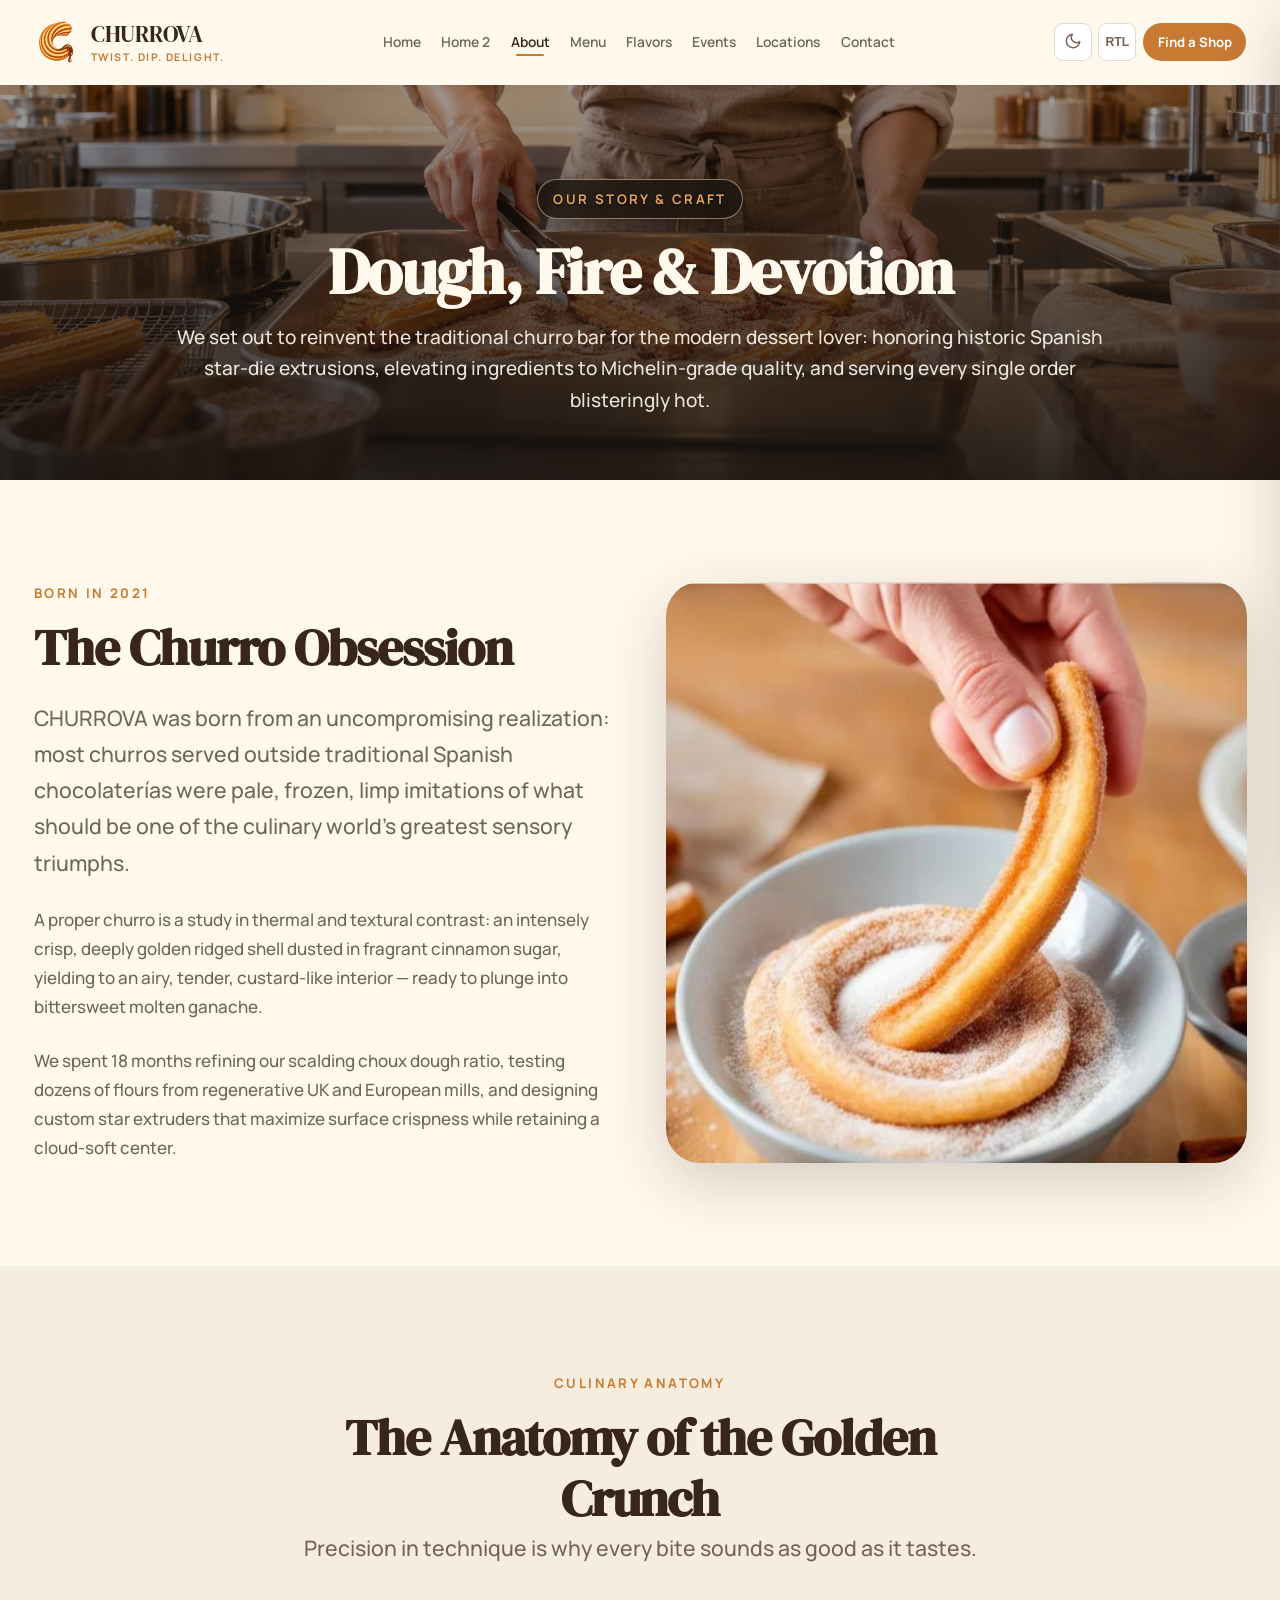
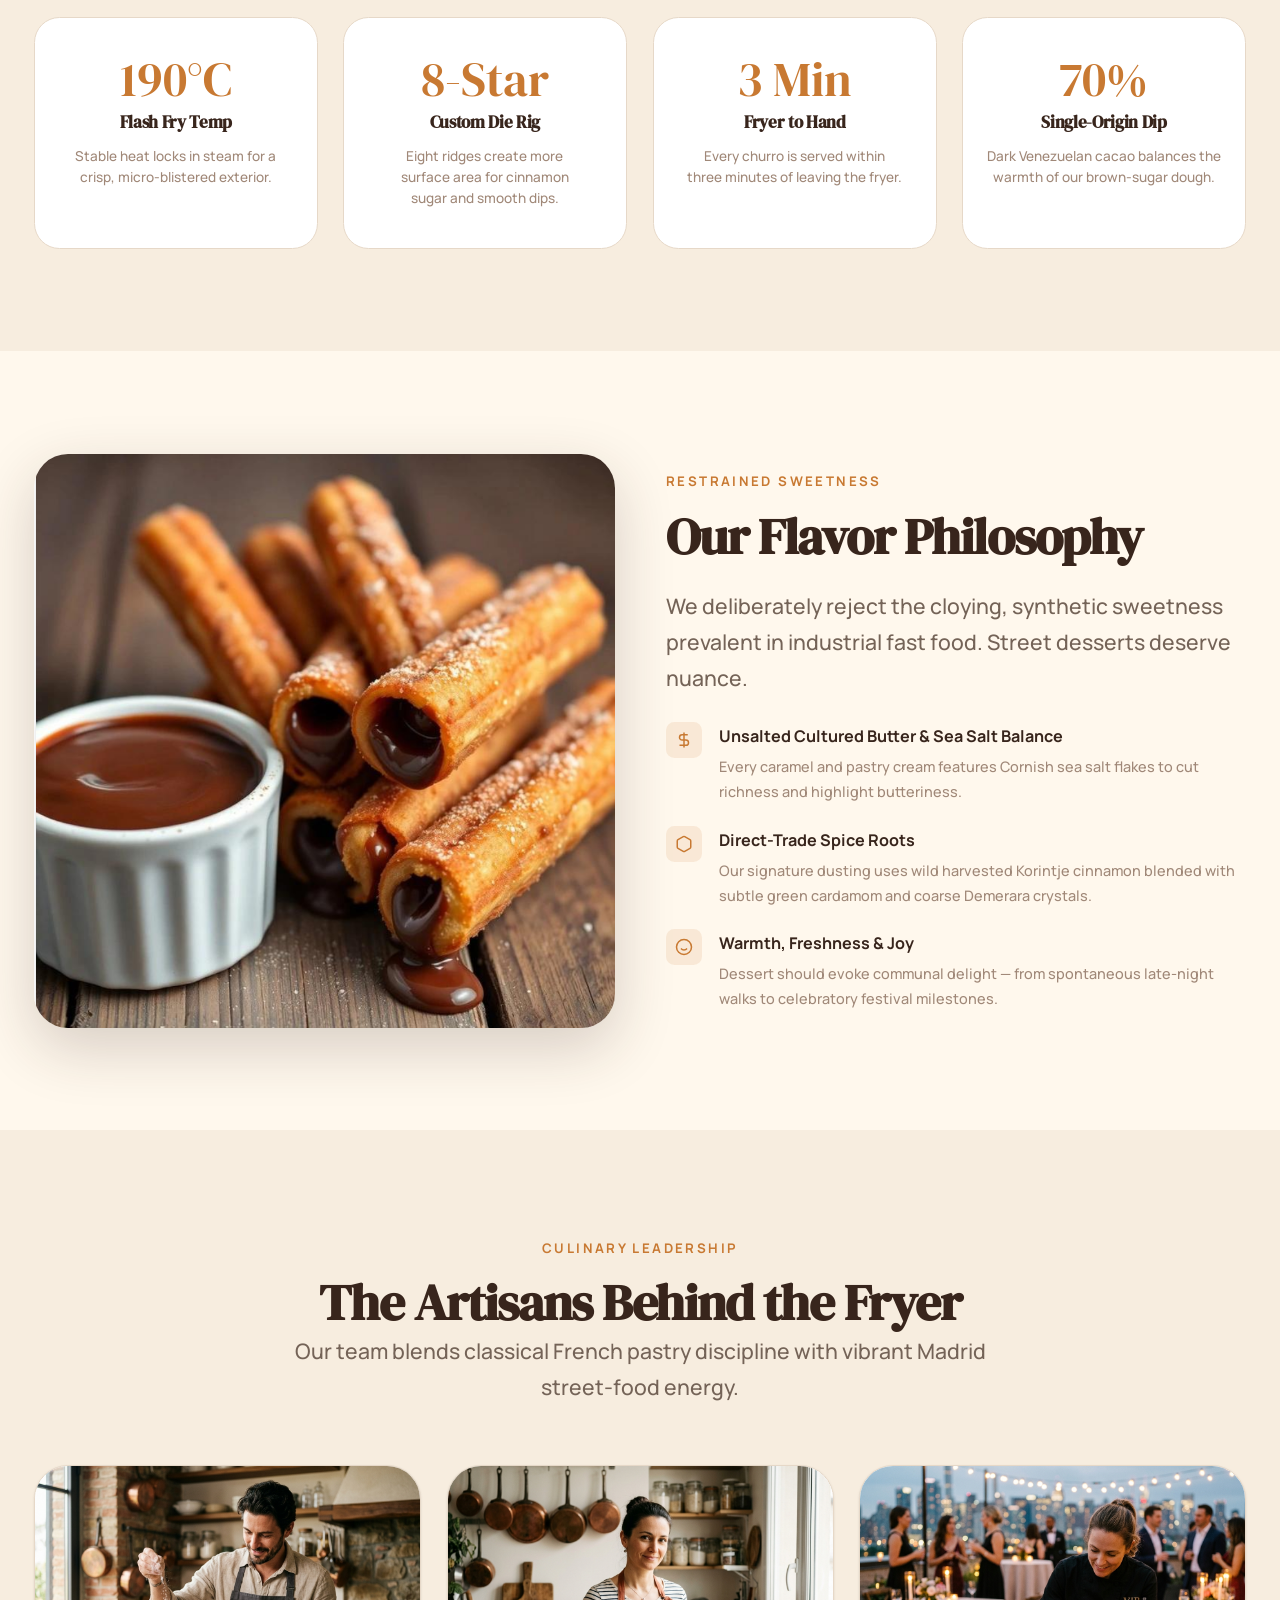
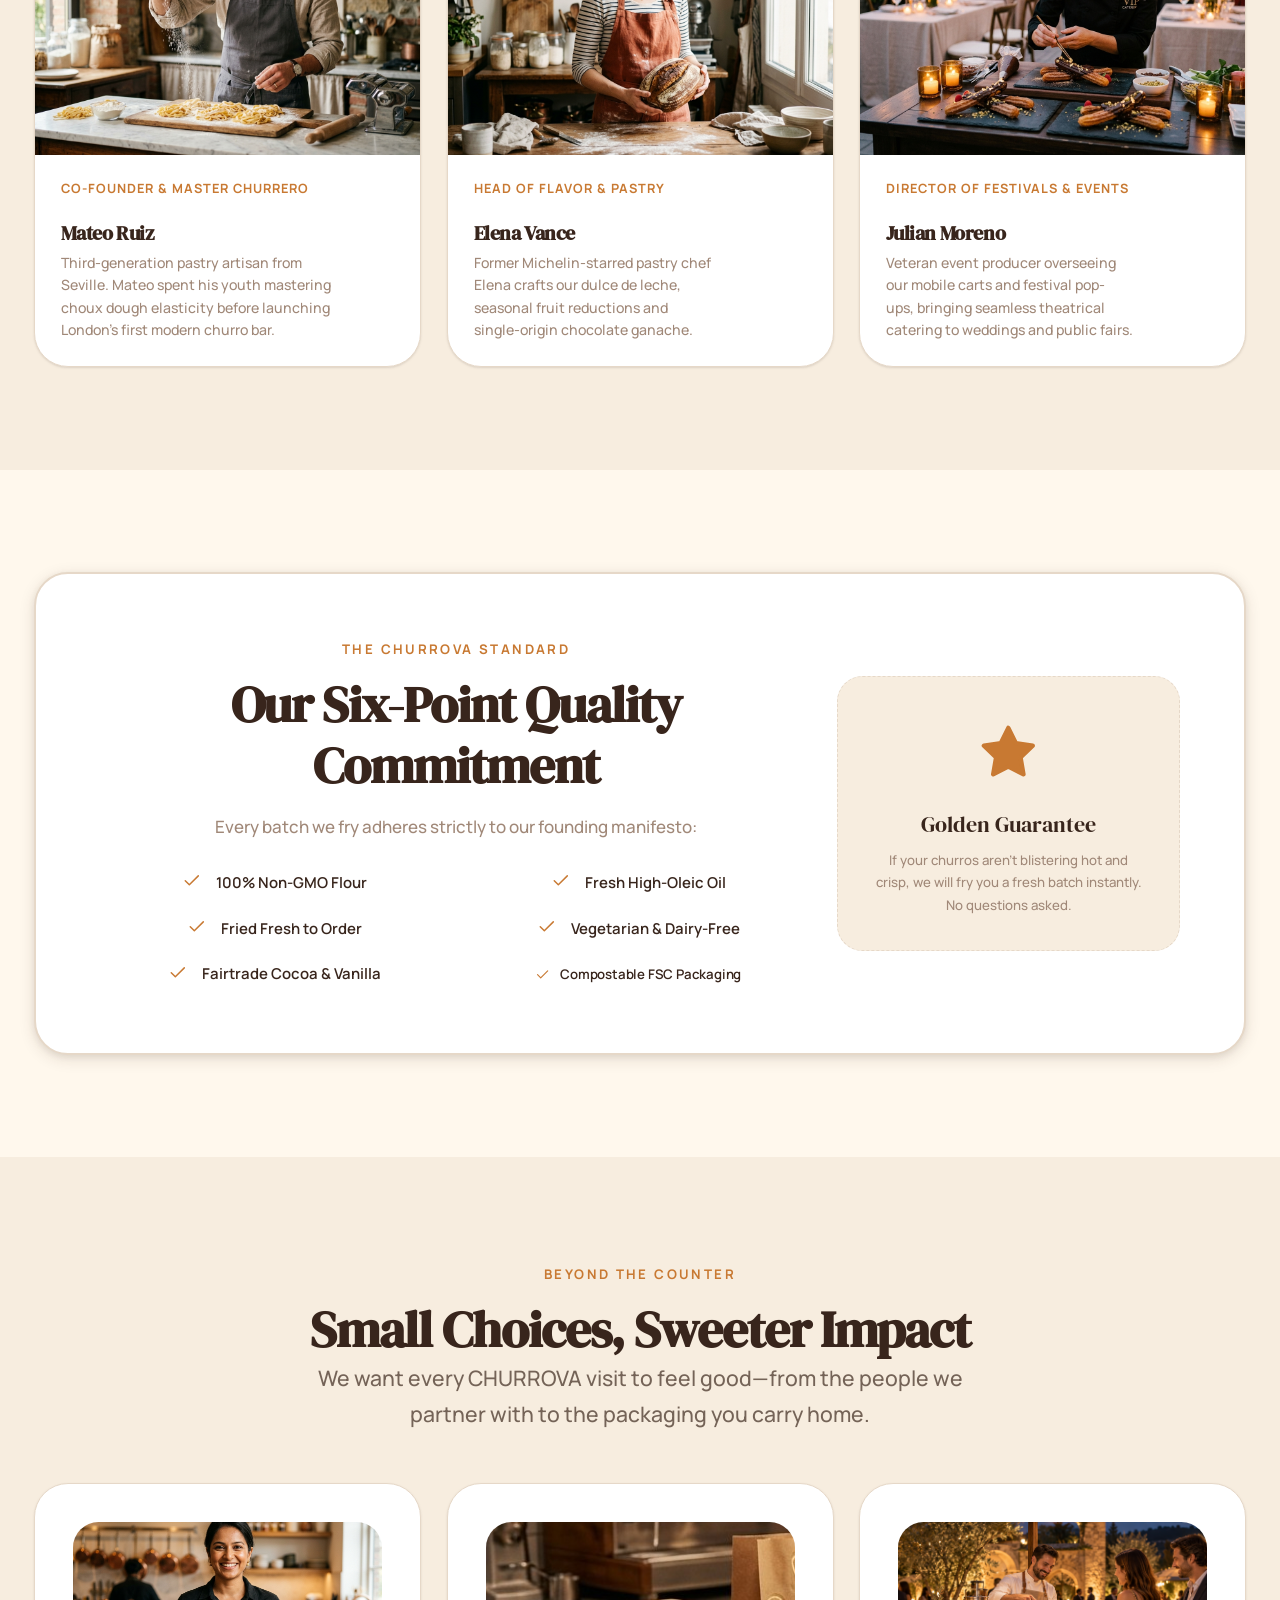
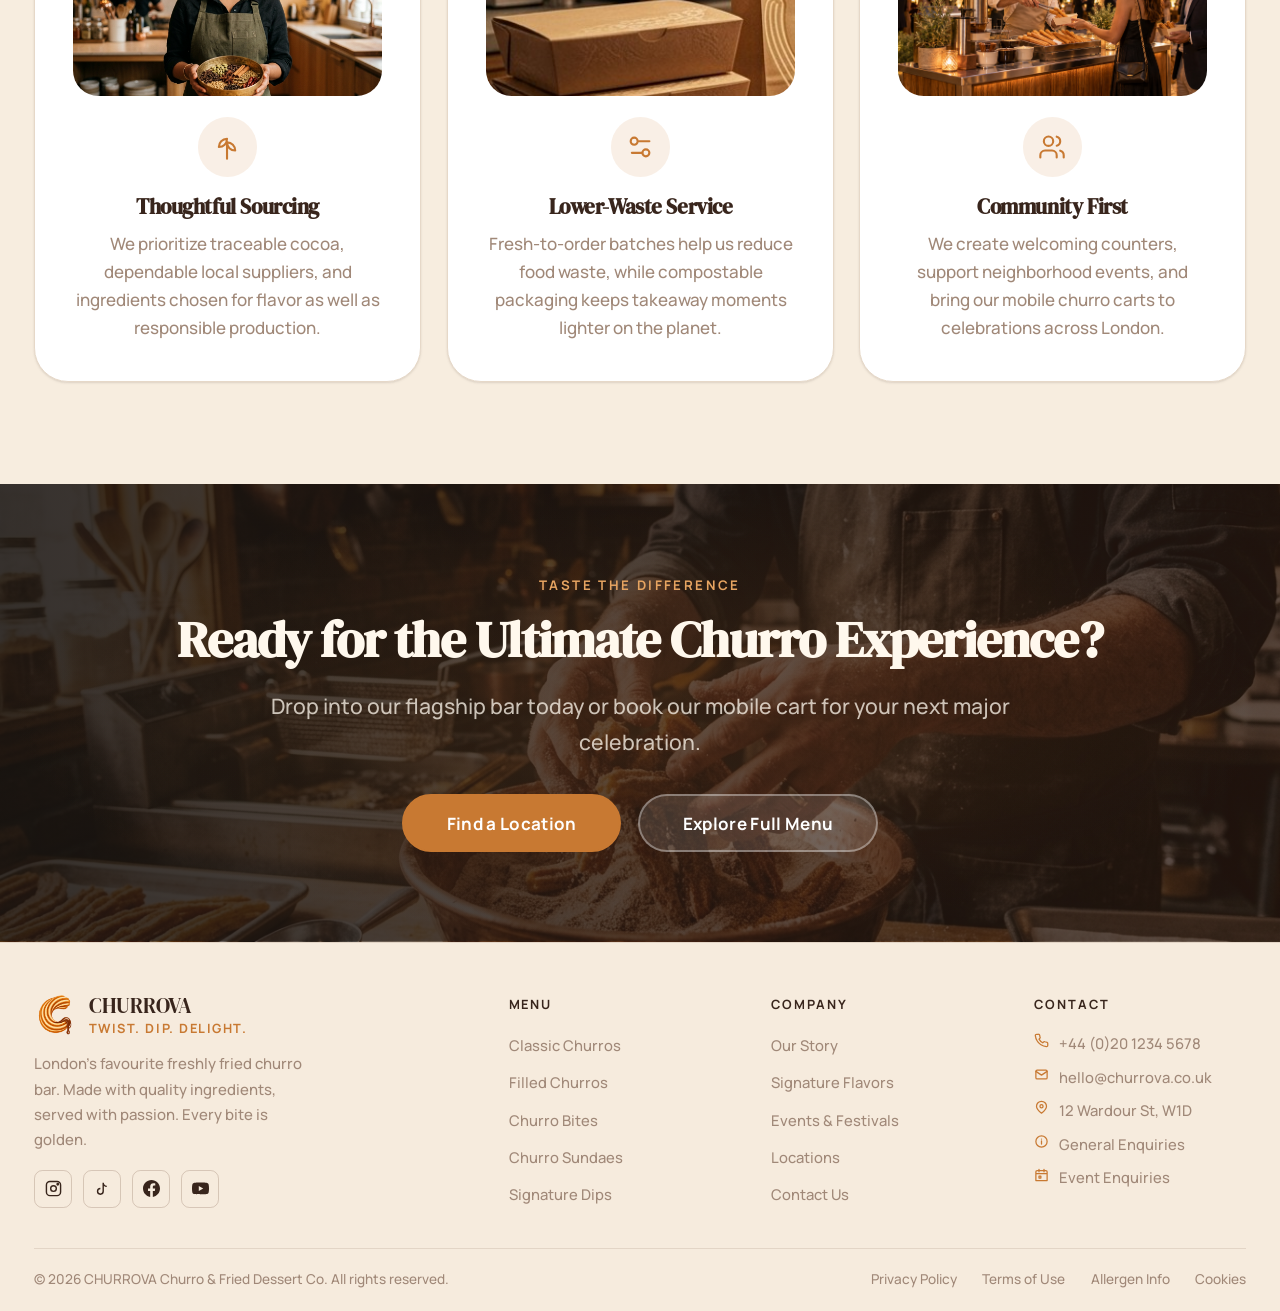
==== commit 31dd5767: "bugs fixed" ====
--- a/about.html
+++ b/about.html
@@ -18,12 +18,12 @@
   <link rel="stylesheet" href="css/footer.css">
   <link rel="stylesheet" href="css/desktop.css">
   <link rel="stylesheet" href="css/tablet.css">
-  <link rel="stylesheet" href="css/mobile.css">
+  <link rel="stylesheet" href="css/mobile.css?v=3">
   <link rel="stylesheet" href="css/rtl.css">
   <style>
     @media (max-width: 600px) {
       .team-grid > .col-md-4:last-child {
-        grid-column: auto !important;
+        grid-column: 1 / -1 !important;
         width: 100% !important;
         max-width: none !important;
         justify-self: stretch !important;
@@ -71,7 +71,7 @@
         <button class="icon-btn" data-action="toggle-rtl" aria-label="Toggle RTL">
           <span data-rtl-label style="font-size:0.72rem;font-weight:700;">RTL</span>
         </button>
-        <a href="signature-flavors.html" class="btn-header-cta">Signature Flavors</a>
+        <a href="locations.html#store-locations" class="btn-header-cta">Find a Shop</a>
         <button class="mobile-toggle" aria-label="Open menu">
           <span></span><span></span><span></span>
         </button>
@@ -108,7 +108,6 @@
           data-rtl-label>RTL</span></button>
     </div>
     <div class="drawer-cta">
-      <a href="menu.html" class="btn btn-primary" style="width:100%;justify-content:center;">View Menu</a>
     </div>
   </nav>
 
@@ -429,7 +428,53 @@
     </div>
   </section>
 
-  <!-- SECTION 06: FINAL CTA -->
+  <!-- SECTION 06: BEYOND THE COUNTER -->
+  <section class="section-py" style="background:var(--bg2);" aria-labelledby="impact-title">
+    <div class="container">
+      <div class="text-center" style="max-width:720px;margin:0 auto 3rem;">
+        <span class="section-label">Beyond the Counter</span>
+        <h2 id="impact-title" class="reveal">Small Choices, Sweeter Impact</h2>
+        <p class="lead reveal delay-1" style="margin:0 auto;">We want every CHURROVA visit to feel good—from the people we partner with to the packaging you carry home.</p>
+      </div>
+
+      <div class="about-impact-grid">
+        <article class="about-impact-card reveal">
+          <img class="about-impact-image" src="assets/images/pages/chef-priya.jpg" alt="Pastry chef presenting responsibly sourced spices" loading="lazy">
+          <div class="about-impact-icon" aria-hidden="true">
+            <svg viewBox="0 0 24 24" fill="none" stroke="currentColor" stroke-width="1.8" stroke-linecap="round" stroke-linejoin="round">
+              <path d="M12 22V8"/><path d="M5 12c4 0 7-3 7-7-4 0-7 3-7 7Z"/><path d="M19 15c-4 0-7-3-7-7 4 0 7 3 7 7Z"/>
+            </svg>
+          </div>
+          <h3>Thoughtful Sourcing</h3>
+          <p>We prioritize traceable cocoa, dependable local suppliers, and ingredients chosen for flavor as well as responsible production.</p>
+        </article>
+
+        <article class="about-impact-card reveal delay-1">
+          <img class="about-impact-image" src="assets/images/menu/coffee-bar.jpg" alt="Recyclable CHURROVA takeaway boxes at the counter" loading="lazy">
+          <div class="about-impact-icon" aria-hidden="true">
+            <svg viewBox="0 0 24 24" fill="none" stroke="currentColor" stroke-width="1.8" stroke-linecap="round" stroke-linejoin="round">
+              <path d="M20 7h-9"/><path d="M14 17H5"/><circle cx="7" cy="7" r="3"/><circle cx="17" cy="17" r="3"/>
+            </svg>
+          </div>
+          <h3>Lower-Waste Service</h3>
+          <p>Fresh-to-order batches help us reduce food waste, while compostable packaging keeps takeaway moments lighter on the planet.</p>
+        </article>
+
+        <article class="about-impact-card reveal delay-2">
+          <img class="about-impact-image" src="assets/images/hero/hero-events.jpg" alt="CHURROVA mobile churro cart serving guests at a community celebration" loading="lazy">
+          <div class="about-impact-icon" aria-hidden="true">
+            <svg viewBox="0 0 24 24" fill="none" stroke="currentColor" stroke-width="1.8" stroke-linecap="round" stroke-linejoin="round">
+              <path d="M16 21v-2a4 4 0 0 0-4-4H6a4 4 0 0 0-4 4v2"/><circle cx="9" cy="7" r="4"/><path d="M22 21v-2a4 4 0 0 0-3-3.87"/><path d="M16 3.13a4 4 0 0 1 0 7.75"/>
+            </svg>
+          </div>
+          <h3>Community First</h3>
+          <p>We create welcoming counters, support neighborhood events, and bring our mobile churro carts to celebrations across London.</p>
+        </article>
+      </div>
+    </div>
+  </section>
+
+  <!-- SECTION 07: FINAL CTA -->
   <section class="cta-gradient" style="--cta-image:url('../assets/images/hero/hero-about.jpg');"
     aria-labelledby="about-cta-title">
     <div class="container text-center">
--- a/css/editorial.css
+++ b/css/editorial.css
@@ -56,6 +56,15 @@
   z-index: 2;
   padding-top: 4rem;
   padding-bottom: 7rem;
+}
+
+/* Keep the tall desktop hero composition inside its own bounds. Without this,
+   flex centering can lift the eyebrow behind the fixed navigation. */
+@media (min-width: 1025px) {
+  .hero-content {
+    padding-top: 0.5rem;
+    padding-bottom: 0.5rem;
+  }
 }
 
 /* Hero Text */
@@ -345,6 +354,106 @@
   overflow: visible;
 }
 
+.quality-promise-copy {
+  text-align: center;
+}
+
+.quality-promise-copy > .section-label {
+  display: flex;
+  width: fit-content;
+  margin-left: auto;
+  margin-right: auto;
+}
+
+.quality-grid > [class*="col-"] > div {
+  justify-content: center;
+}
+
+/* About page: community impact */
+.about-impact-grid {
+  display: grid;
+  grid-template-columns: repeat(3, minmax(0, 1fr));
+  gap: 1.5rem;
+}
+
+.about-impact-card {
+  height: 100%;
+  padding: clamp(1.5rem, 3vw, 2.25rem);
+  text-align: center;
+  background: var(--card-bg);
+  border: 1px solid var(--border-color);
+  border-radius: var(--radius-xl);
+  box-shadow: var(--shadow-sm);
+  transition: transform var(--transition), box-shadow var(--transition), border-color var(--transition);
+}
+
+.about-impact-card:hover {
+  transform: translateY(-5px);
+  border-color: var(--caramel);
+  box-shadow: var(--shadow-md);
+}
+
+.about-impact-image {
+  width: 100%;
+  aspect-ratio: 16 / 9;
+  margin-bottom: 1.25rem;
+  display: block;
+  object-fit: cover;
+  border-radius: var(--radius-lg);
+}
+
+.about-impact-icon {
+  width: 3.5rem;
+  height: 3.5rem;
+  margin: 0 auto 1rem;
+  display: grid;
+  place-items: center;
+  color: var(--caramel);
+  background: rgba(200, 121, 50, 0.12);
+  border-radius: 50%;
+}
+
+.about-impact-icon svg {
+  width: 1.65rem;
+  height: 1.65rem;
+}
+
+.about-impact-card h3 {
+  margin-bottom: 0.65rem;
+  font-size: 1.25rem;
+}
+
+.about-impact-card p {
+  margin: 0 auto;
+  max-width: 34ch;
+  color: var(--text-muted);
+  line-height: 1.65;
+}
+
+@media (min-width: 601px) and (max-width: 1024px) {
+  .about-impact-grid {
+    grid-template-columns: repeat(2, minmax(0, 1fr));
+  }
+
+  .about-impact-grid > :last-child:nth-child(odd) {
+    grid-column: 1 / -1;
+    width: calc(50% - 0.75rem);
+    justify-self: center;
+  }
+}
+
+@media (max-width: 600px) {
+  .about-impact-grid {
+    grid-template-columns: minmax(0, 1fr);
+  }
+
+  .about-impact-grid > :last-child:nth-child(odd) {
+    grid-column: 1 / -1;
+    width: 100%;
+    justify-self: stretch;
+  }
+}
+
 @media (min-width: 992px) {
   .quality-item-long {
     gap: 0.5rem !important;
--- a/css/mobile.css
+++ b/css/mobile.css
@@ -432,15 +432,40 @@
   .box-select-grid,
   .gallery-grid,
   .testimonials-grid,
-  .signature-grid {
+  .signature-grid,
+  .team-grid {
     grid-template-columns: minmax(0, 1fr) !important;
   }
 
-  body .team-grid > .col-md-4:last-child:nth-child(odd) {
-    grid-column: auto !important;
+  body .team-grid > .col-md-4,
+  body .contact-options-grid > .col-md-4 {
+    grid-column: 1 / -1 !important;
     width: 100% !important;
     max-width: none !important;
     justify-self: stretch !important;
+  }
+
+  /* Let leadership-card copy use its natural height on narrow screens. */
+  .team-grid > [class*="col-"] > div > div:last-child {
+    grid-template-rows: auto;
+    gap: 0.35rem;
+  }
+
+  .team-grid > [class*="col-"] > div > div:last-child > span {
+    display: block;
+    -webkit-line-clamp: unset;
+    overflow: visible;
+  }
+
+  .team-grid > [class*="col-"] > div > div:last-child > h3 {
+    margin: 0.1rem 0 0.15rem !important;
+  }
+
+  .team-grid .team-description {
+    width: 100%;
+    height: auto;
+    text-wrap: pretty;
+    overflow: visible;
   }
 
   .menu-card-featured,
